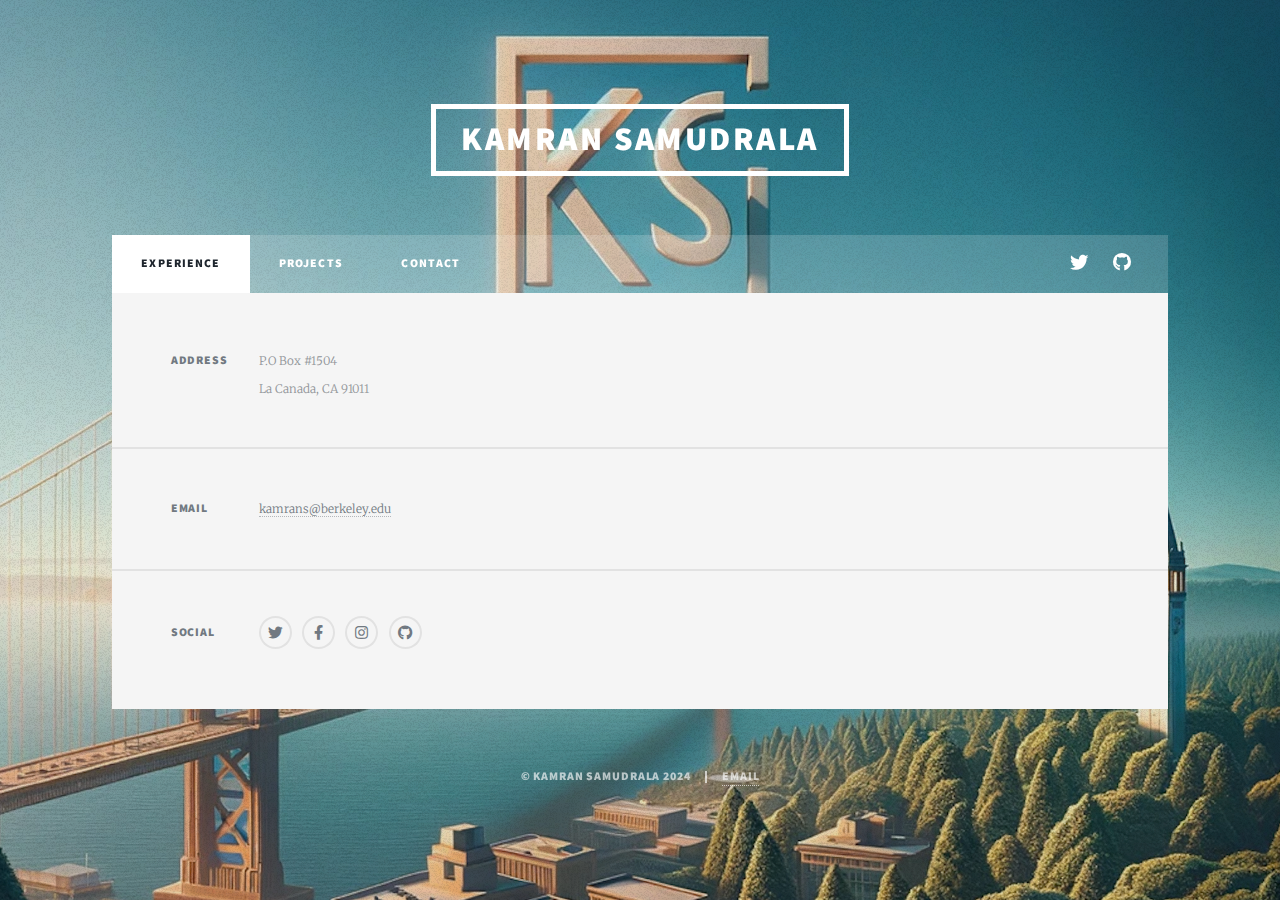
==== contact.html @ 26feceb9 "working base initial commit wed night" ====
<!DOCTYPE HTML>

<html>
	<head>
		<title>Kamran Samudrala | UC Berkeley</title>
		<meta charset="utf-8" />
		<meta name="viewport" content="width=device-width, initial-scale=1, user-scalable=no" />
		<link rel="stylesheet" href="assets/css/main.css" />
		<noscript><link rel="stylesheet" href="assets/css/noscript.css" /></noscript>
	</head>
	<body class="is-preload">

		<!-- Wrapper -->
			<div id="wrapper" class="fade-in">



				<!-- Header -->
					<header id="header">
						<a href="index.html" class="logo">Kamran Samudrala</a>
					</header>

				<!-- Nav -->
					<nav id="nav">
						<ul class="links">
							<li class="active"><a href="index.html">Experience</a></li>
							<li><a href="generic.html">Projects</a></li>
							<li><a href="contact.html">Contact</a></li>
						</ul>
						<ul class="icons">
							<li><a href="#" class="icon brands fa-twitter"><span class="label">LinkedIn</span></a></li>
							<li><a href="#" class="icon brands fa-github"><span class="label">GitHub</span></a></li>
						</ul>
					</nav>

				<!-- Main -->
					<div id="main">
					</div>

				<!-- Footer -->
					<footer id="footer">

						<section class="split contact">
							<section class="alt">
								<h3>Address</h3>
								<p>P.O Box #1504<br />
								La Canada, CA 91011</p>
							</section>
							<section>
								<h3>Email</h3>
								<p><a href="#">kamrans@berkeley.edu</a></p>
							</section>
							<section>
								<h3>Social</h3>
								<ul class="icons alt">
									<li><a href="#" class="icon brands alt fa-twitter"><span class="label">Twitter</span></a></li>
									<li><a href="#" class="icon brands alt fa-facebook-f"><span class="label">Facebook</span></a></li>
									<li><a href="#" class="icon brands alt fa-instagram"><span class="label">Instagram</span></a></li>
									<li><a href="#" class="icon brands alt fa-github"><span class="label">GitHub</span></a></li>
								</ul>
							</section>
						</section>
					</footer>

				<!-- Copyright -->
					<div id="copyright">
						<ul><li>&copy; Kamran Samudrala 2024</li><li><a href="mailto:kamrans@berkeley.edu">Email</a></li></ul>
					</div>

			</div>

		<!-- Scripts -->
			<script src="assets/js/jquery.min.js"></script>
			<script src="assets/js/jquery.scrollex.min.js"></script>
			<script src="assets/js/jquery.scrolly.min.js"></script>
			<script src="assets/js/browser.min.js"></script>
			<script src="assets/js/breakpoints.min.js"></script>
			<script src="assets/js/util.js"></script>
			<script src="assets/js/main.js"></script>

	</body>
</html>
---- assets/css/main.css ----
@import url(fontawesome-all.min.css);
@import url("https://fonts.googleapis.com/css?family=Merriweather:300,700,300italic,700italic|Source+Sans+Pro:900");

/*
	Massively by HTML5 UP
	html5up.net | @ajlkn
	Free for personal and commercial use under the CCA 3.0 license (html5up.net/license)
*/

html, body, div, span, applet, object,
iframe, h1, h2, h3, h4, h5, h6, p, blockquote,
pre, a, abbr, acronym, address, big, cite,
code, del, dfn, em, img, ins, kbd, q, s, samp,
small, strike, strong, sub, sup, tt, var, b,
u, i, center, dl, dt, dd, ol, ul, li, fieldset,
form, label, legend, table, caption, tbody,
tfoot, thead, tr, th, td, article, aside,
canvas, details, embed, figure, figcaption,
footer, header, hgroup, menu, nav, output, ruby,
section, summary, time, mark, audio, video {
	margin: 0;
	padding: 0;
	border: 0;
	font-size: 100%;
	font: inherit;
	vertical-align: baseline;}

article, aside, details, figcaption, figure,
footer, header, hgroup, menu, nav, section {
	display: block;}

body {
	line-height: 1;
}

ol, ul {
	list-style: none;
}

blockquote, q {
	quotes: none;
}

	blockquote:before, blockquote:after, q:before, q:after {
		content: '';
		content: none;
	}

table {
	border-collapse: collapse;
	border-spacing: 0;
}

body {
	-webkit-text-size-adjust: none;
}

mark {
	background-color: transparent;
	color: inherit;
}

input::-moz-focus-inner {
	border: 0;
	padding: 0;
}

input, select, textarea {
	-moz-appearance: none;
	-webkit-appearance: none;
	-ms-appearance: none;
	appearance: none;
}

/* Basic */

	@-ms-viewport {
		width: device-width;
	}

	body {
		-ms-overflow-style: scrollbar;
	}

	@media screen and (max-width: 480px) {

		html, body {
			min-width: 320px;
		}

	}

	html {
		box-sizing: border-box;
	}

	*, *:before, *:after {
		box-sizing: inherit;
	}

	body {
		background-color: #1e252d;
	}

		body.is-preload *, body.is-preload *:before, body.is-preload *:after {
			-moz-animation: none !important;
			-webkit-animation: none !important;
			-ms-animation: none !important;
			animation: none !important;
			-moz-transition: none !important;
			-webkit-transition: none !important;
			-ms-transition: none !important;
			transition: none !important;
		}

/* Type */

	html {
		font-size: 16pt;
	}

		@media screen and (max-width: 1680px) {

			html {
				font-size: 12pt;
			}

		}

		@media screen and (max-width: 1280px) {

			html {
				font-size: 11pt;
			}

		}

		@media screen and (max-width: 360px) {

			html {
				font-size: 10pt;
			}

		}

	body {
		color: #212931;
	}

	body, input, select, textarea {
		font-family: "Merriweather", Georgia, serif;
		font-weight: 300;
		font-size: 1rem;
		line-height: 2.375;
	}

	a {
		-moz-transition: color 0.2s ease-in-out, background-color 0.2s ease-in-out, border-color 0.2s ease-in-out, box-shadow 0.2s ease-in-out;
		-webkit-transition: color 0.2s ease-in-out, background-color 0.2s ease-in-out, border-color 0.2s ease-in-out, box-shadow 0.2s ease-in-out;
		-ms-transition: color 0.2s ease-in-out, background-color 0.2s ease-in-out, border-color 0.2s ease-in-out, box-shadow 0.2s ease-in-out;
		transition: color 0.2s ease-in-out, background-color 0.2s ease-in-out, border-color 0.2s ease-in-out, box-shadow 0.2s ease-in-out;
		border-bottom: dotted 1px;
		text-decoration: none;
	}

		a:hover {
			border-bottom-color: transparent;
		}

	strong, b {
		font-weight: 600;
	}

	em, i {
		font-style: italic;
	}

	p {
		text-align: justify;
		margin: 0 0 2rem 0;
	}

	h1, h2, h3, h4, h5, h6 {
		font-family: "Source Sans Pro", Helvetica, sans-serif;
		font-weight: 900;
		line-height: 1.5;
		letter-spacing: 0.075em;
		text-transform: uppercase;
		margin: 0 0 1rem 0;
	}

		h1 a, h2 a, h3 a, h4 a, h5 a, h6 a {
			border-bottom: 0;
			color: inherit;
			text-decoration: none;
		}

	h1 {
		font-size: 4rem;
		line-height: 1.1;
		margin: 0 0 2rem 0;
	}

	h2 {
		font-size: 1.75rem;
		line-height: 1.3;
		margin: 0 0 1.5rem 0;
	}

	h3 {
		font-size: 1.25rem;
		margin: 0 0 1.5rem 0;
	}

	h4 {
		font-size: 1rem;
	}

	h5 {
		font-size: 0.9rem;
	}

	h6 {
		font-size: 0.8rem;
	}

	sub {
		font-size: 0.8rem;
		position: relative;
		top: 0.5rem;
	}

	sup {
		font-size: 0.8rem;
		position: relative;
		top: -0.5rem;
	}

	blockquote {
		border-left: solid 4px;
		font-style: italic;
		margin: 0 0 2rem 0;
		padding: 0.5rem 0 0.5rem 2rem;
	}

	code {
		border: solid 2px;
		font-family: "Courier New", monospace;
		font-size: 0.9rem;
		margin: 0 0.25rem;
		padding: 0.25rem 0.65rem;
	}

	pre {
		-webkit-overflow-scrolling: touch;
		font-family: "Courier New", monospace;
		font-size: 0.9rem;
		margin: 0 0 2rem 0;
	}

		pre code {
			display: block;
			line-height: 1.75;
			padding: 1rem 1.5rem;
			overflow-x: auto;
		}

	hr {
		border: 0;
		border-bottom: solid 2px;
		margin: 3rem 0;
	}

		hr.major {
			margin: 5rem 0;
		}

	.align-left {
		text-align: left;
	}

	.align-center {
		text-align: center;
	}

	.align-right {
		text-align: right;
	}

	input, select, textarea {
		color: #212931;
	}

	a {
		color: #212931;
		border-bottom-color: rgba(33, 41, 49, 0.5);
	}

		a:hover {
			border-bottom-color: transparent;
			color: #18bfef !important;
		}

	strong, b {
		color: #212931;
	}

	h1, h2, h3, h4, h5, h6 {
		color: #212931;
	}

	blockquote {
		border-left-color: #eeeeee;
	}

	code {
		background: rgba(220, 220, 220, 0.25);
		border-color: #eeeeee;
	}

	hr {
		border-bottom-color: #eeeeee;
	}

/* Row */

	.row {
		display: flex;
		flex-wrap: wrap;
		box-sizing: border-box;
		align-items: stretch;
	}

		.row > * {
			box-sizing: border-box;
		}

		.row.gtr-uniform > * > :last-child {
			margin-bottom: 0;
		}

		.row.aln-left {
			justify-content: flex-start;
		}

		.row.aln-center {
			justify-content: center;
		}

		.row.aln-right {
			justify-content: flex-end;
		}

		.row.aln-top {
			align-items: flex-start;
		}

		.row.aln-middle {
			align-items: center;
		}

		.row.aln-bottom {
			align-items: flex-end;
		}

		.row > .imp {
			order: -1;
		}

		.row > .col-1 {
			width: 8.33333%;
		}

		.row > .off-1 {
			margin-left: 8.33333%;
		}

		.row > .col-2 {
			width: 16.66667%;
		}

		.row > .off-2 {
			margin-left: 16.66667%;
		}

		.row > .col-3 {
			width: 25%;
		}

		.row > .off-3 {
			margin-left: 25%;
		}

		.row > .col-4 {
			width: 33.33333%;
		}

		.row > .off-4 {
			margin-left: 33.33333%;
		}

		.row > .col-5 {
			width: 41.66667%;
		}

		.row > .off-5 {
			margin-left: 41.66667%;
		}

		.row > .col-6 {
			width: 50%;
		}

		.row > .off-6 {
			margin-left: 50%;
		}

		.row > .col-7 {
			width: 58.33333%;
		}

		.row > .off-7 {
			margin-left: 58.33333%;
		}

		.row > .col-8 {
			width: 66.66667%;
		}

		.row > .off-8 {
			margin-left: 66.66667%;
		}

		.row > .col-9 {
			width: 75%;
		}

		.row > .off-9 {
			margin-left: 75%;
		}

		.row > .col-10 {
			width: 83.33333%;
		}

		.row > .off-10 {
			margin-left: 83.33333%;
		}

		.row > .col-11 {
			width: 91.66667%;
		}

		.row > .off-11 {
			margin-left: 91.66667%;
		}

		.row > .col-12 {
			width: 100%;
		}

		.row > .off-12 {
			margin-left: 100%;
		}

		.row.gtr-0 {
			margin-top: 0;
			margin-left: 0rem;
		}

			.row.gtr-0 > * {
				padding: 0 0 0 0rem;
			}

			.row.gtr-0.gtr-uniform {
				margin-top: 0rem;
			}

				.row.gtr-0.gtr-uniform > * {
					padding-top: 0rem;
				}

		.row.gtr-25 {
			margin-top: 0;
			margin-left: -0.375rem;
		}

			.row.gtr-25 > * {
				padding: 0 0 0 0.375rem;
			}

			.row.gtr-25.gtr-uniform {
				margin-top: -0.375rem;
			}

				.row.gtr-25.gtr-uniform > * {
					padding-top: 0.375rem;
				}

		.row.gtr-50 {
			margin-top: 0;
			margin-left: -0.75rem;
		}

			.row.gtr-50 > * {
				padding: 0 0 0 0.75rem;
			}

			.row.gtr-50.gtr-uniform {
				margin-top: -0.75rem;
			}

				.row.gtr-50.gtr-uniform > * {
					padding-top: 0.75rem;
				}

		.row {
			margin-top: 0;
			margin-left: -1.5rem;
		}

			.row > * {
				padding: 0 0 0 1.5rem;
			}

			.row.gtr-uniform {
				margin-top: -1.5rem;
			}

				.row.gtr-uniform > * {
					padding-top: 1.5rem;
				}

		.row.gtr-150 {
			margin-top: 0;
			margin-left: -2.25rem;
		}

			.row.gtr-150 > * {
				padding: 0 0 0 2.25rem;
			}

			.row.gtr-150.gtr-uniform {
				margin-top: -2.25rem;
			}

				.row.gtr-150.gtr-uniform > * {
					padding-top: 2.25rem;
				}

		.row.gtr-200 {
			margin-top: 0;
			margin-left: -3rem;
		}

			.row.gtr-200 > * {
				padding: 0 0 0 3rem;
			}

			.row.gtr-200.gtr-uniform {
				margin-top: -3rem;
			}

				.row.gtr-200.gtr-uniform > * {
					padding-top: 3rem;
				}

		@media screen and (max-width: 1680px) {

			.row {
				display: flex;
				flex-wrap: wrap;
				box-sizing: border-box;
				align-items: stretch;
			}

				.row > * {
					box-sizing: border-box;
				}

				.row.gtr-uniform > * > :last-child {
					margin-bottom: 0;
				}

				.row.aln-left {
					justify-content: flex-start;
				}

				.row.aln-center {
					justify-content: center;
				}

				.row.aln-right {
					justify-content: flex-end;
				}

				.row.aln-top {
					align-items: flex-start;
				}

				.row.aln-middle {
					align-items: center;
				}

				.row.aln-bottom {
					align-items: flex-end;
				}

				.row > .imp-xlarge {
					order: -1;
				}

				.row > .col-1-xlarge {
					width: 8.33333%;
				}

				.row > .off-1-xlarge {
					margin-left: 8.33333%;
				}

				.row > .col-2-xlarge {
					width: 16.66667%;
				}

				.row > .off-2-xlarge {
					margin-left: 16.66667%;
				}

				.row > .col-3-xlarge {
					width: 25%;
				}

				.row > .off-3-xlarge {
					margin-left: 25%;
				}

				.row > .col-4-xlarge {
					width: 33.33333%;
				}

				.row > .off-4-xlarge {
					margin-left: 33.33333%;
				}

				.row > .col-5-xlarge {
					width: 41.66667%;
				}

				.row > .off-5-xlarge {
					margin-left: 41.66667%;
				}

				.row > .col-6-xlarge {
					width: 50%;
				}

				.row > .off-6-xlarge {
					margin-left: 50%;
				}

				.row > .col-7-xlarge {
					width: 58.33333%;
				}

				.row > .off-7-xlarge {
					margin-left: 58.33333%;
				}

				.row > .col-8-xlarge {
					width: 66.66667%;
				}

				.row > .off-8-xlarge {
					margin-left: 66.66667%;
				}

				.row > .col-9-xlarge {
					width: 75%;
				}

				.row > .off-9-xlarge {
					margin-left: 75%;
				}

				.row > .col-10-xlarge {
					width: 83.33333%;
				}

				.row > .off-10-xlarge {
					margin-left: 83.33333%;
				}

				.row > .col-11-xlarge {
					width: 91.66667%;
				}

				.row > .off-11-xlarge {
					margin-left: 91.66667%;
				}

				.row > .col-12-xlarge {
					width: 100%;
				}

				.row > .off-12-xlarge {
					margin-left: 100%;
				}

				.row.gtr-0 {
					margin-top: 0;
					margin-left: 0rem;
				}

					.row.gtr-0 > * {
						padding: 0 0 0 0rem;
					}

					.row.gtr-0.gtr-uniform {
						margin-top: 0rem;
					}

						.row.gtr-0.gtr-uniform > * {
							padding-top: 0rem;
						}

				.row.gtr-25 {
					margin-top: 0;
					margin-left: -0.375rem;
				}

					.row.gtr-25 > * {
						padding: 0 0 0 0.375rem;
					}

					.row.gtr-25.gtr-uniform {
						margin-top: -0.375rem;
					}

						.row.gtr-25.gtr-uniform > * {
							padding-top: 0.375rem;
						}

				.row.gtr-50 {
					margin-top: 0;
					margin-left: -0.75rem;
				}

					.row.gtr-50 > * {
						padding: 0 0 0 0.75rem;
					}

					.row.gtr-50.gtr-uniform {
						margin-top: -0.75rem;
					}

						.row.gtr-50.gtr-uniform > * {
							padding-top: 0.75rem;
						}

				.row {
					margin-top: 0;
					margin-left: -1.5rem;
				}

					.row > * {
						padding: 0 0 0 1.5rem;
					}

					.row.gtr-uniform {
						margin-top: -1.5rem;
					}

						.row.gtr-uniform > * {
							padding-top: 1.5rem;
						}

				.row.gtr-150 {
					margin-top: 0;
					margin-left: -2.25rem;
				}

					.row.gtr-150 > * {
						padding: 0 0 0 2.25rem;
					}

					.row.gtr-150.gtr-uniform {
						margin-top: -2.25rem;
					}

						.row.gtr-150.gtr-uniform > * {
							padding-top: 2.25rem;
						}

				.row.gtr-200 {
					margin-top: 0;
					margin-left: -3rem;
				}

					.row.gtr-200 > * {
						padding: 0 0 0 3rem;
					}

					.row.gtr-200.gtr-uniform {
						margin-top: -3rem;
					}

						.row.gtr-200.gtr-uniform > * {
							padding-top: 3rem;
						}

		}

		@media screen and (max-width: 1280px) {

			.row {
				display: flex;
				flex-wrap: wrap;
				box-sizing: border-box;
				align-items: stretch;
			}

				.row > * {
					box-sizing: border-box;
				}

				.row.gtr-uniform > * > :last-child {
					margin-bottom: 0;
				}

				.row.aln-left {
					justify-content: flex-start;
				}

				.row.aln-center {
					justify-content: center;
				}

				.row.aln-right {
					justify-content: flex-end;
				}

				.row.aln-top {
					align-items: flex-start;
				}

				.row.aln-middle {
					align-items: center;
				}

				.row.aln-bottom {
					align-items: flex-end;
				}

				.row > .imp-large {
					order: -1;
				}

				.row > .col-1-large {
					width: 8.33333%;
				}

				.row > .off-1-large {
					margin-left: 8.33333%;
				}

				.row > .col-2-large {
					width: 16.66667%;
				}

				.row > .off-2-large {
					margin-left: 16.66667%;
				}

				.row > .col-3-large {
					width: 25%;
				}

				.row > .off-3-large {
					margin-left: 25%;
				}

				.row > .col-4-large {
					width: 33.33333%;
				}

				.row > .off-4-large {
					margin-left: 33.33333%;
				}

				.row > .col-5-large {
					width: 41.66667%;
				}

				.row > .off-5-large {
					margin-left: 41.66667%;
				}

				.row > .col-6-large {
					width: 50%;
				}

				.row > .off-6-large {
					margin-left: 50%;
				}

				.row > .col-7-large {
					width: 58.33333%;
				}

				.row > .off-7-large {
					margin-left: 58.33333%;
				}

				.row > .col-8-large {
					width: 66.66667%;
				}

				.row > .off-8-large {
					margin-left: 66.66667%;
				}

				.row > .col-9-large {
					width: 75%;
				}

				.row > .off-9-large {
					margin-left: 75%;
				}

				.row > .col-10-large {
					width: 83.33333%;
				}

				.row > .off-10-large {
					margin-left: 83.33333%;
				}

				.row > .col-11-large {
					width: 91.66667%;
				}

				.row > .off-11-large {
					margin-left: 91.66667%;
				}

				.row > .col-12-large {
					width: 100%;
				}

				.row > .off-12-large {
					margin-left: 100%;
				}

				.row.gtr-0 {
					margin-top: 0;
					margin-left: 0rem;
				}

					.row.gtr-0 > * {
						padding: 0 0 0 0rem;
					}

					.row.gtr-0.gtr-uniform {
						margin-top: 0rem;
					}

						.row.gtr-0.gtr-uniform > * {
							padding-top: 0rem;
						}

				.row.gtr-25 {
					margin-top: 0;
					margin-left: -0.375rem;
				}

					.row.gtr-25 > * {
						padding: 0 0 0 0.375rem;
					}

					.row.gtr-25.gtr-uniform {
						margin-top: -0.375rem;
					}

						.row.gtr-25.gtr-uniform > * {
							padding-top: 0.375rem;
						}

				.row.gtr-50 {
					margin-top: 0;
					margin-left: -0.75rem;
				}

					.row.gtr-50 > * {
						padding: 0 0 0 0.75rem;
					}

					.row.gtr-50.gtr-uniform {
						margin-top: -0.75rem;
					}

						.row.gtr-50.gtr-uniform > * {
							padding-top: 0.75rem;
						}

				.row {
					margin-top: 0;
					margin-left: -1.5rem;
				}

					.row > * {
						padding: 0 0 0 1.5rem;
					}

					.row.gtr-uniform {
						margin-top: -1.5rem;
					}

						.row.gtr-uniform > * {
							padding-top: 1.5rem;
						}

				.row.gtr-150 {
					margin-top: 0;
					margin-left: -2.25rem;
				}

					.row.gtr-150 > * {
						padding: 0 0 0 2.25rem;
					}

					.row.gtr-150.gtr-uniform {
						margin-top: -2.25rem;
					}

						.row.gtr-150.gtr-uniform > * {
							padding-top: 2.25rem;
						}

				.row.gtr-200 {
					margin-top: 0;
					margin-left: -3rem;
				}

					.row.gtr-200 > * {
						padding: 0 0 0 3rem;
					}

					.row.gtr-200.gtr-uniform {
						margin-top: -3rem;
					}

						.row.gtr-200.gtr-uniform > * {
							padding-top: 3rem;
						}

		}

		@media screen and (max-width: 980px) {

			.row {
				display: flex;
				flex-wrap: wrap;
				box-sizing: border-box;
				align-items: stretch;
			}

				.row > * {
					box-sizing: border-box;
				}

				.row.gtr-uniform > * > :last-child {
					margin-bottom: 0;
				}

				.row.aln-left {
					justify-content: flex-start;
				}

				.row.aln-center {
					justify-content: center;
				}

				.row.aln-right {
					justify-content: flex-end;
				}

				.row.aln-top {
					align-items: flex-start;
				}

				.row.aln-middle {
					align-items: center;
				}

				.row.aln-bottom {
					align-items: flex-end;
				}

				.row > .imp-medium {
					order: -1;
				}

				.row > .col-1-medium {
					width: 8.33333%;
				}

				.row > .off-1-medium {
					margin-left: 8.33333%;
				}

				.row > .col-2-medium {
					width: 16.66667%;
				}

				.row > .off-2-medium {
					margin-left: 16.66667%;
				}

				.row > .col-3-medium {
					width: 25%;
				}

				.row > .off-3-medium {
					margin-left: 25%;
				}

				.row > .col-4-medium {
					width: 33.33333%;
				}

				.row > .off-4-medium {
					margin-left: 33.33333%;
				}

				.row > .col-5-medium {
					width: 41.66667%;
				}

				.row > .off-5-medium {
					margin-left: 41.66667%;
				}

				.row > .col-6-medium {
					width: 50%;
				}

				.row > .off-6-medium {
					margin-left: 50%;
				}

				.row > .col-7-medium {
					width: 58.33333%;
				}

				.row > .off-7-medium {
					margin-left: 58.33333%;
				}

				.row > .col-8-medium {
					width: 66.66667%;
				}

				.row > .off-8-medium {
					margin-left: 66.66667%;
				}

				.row > .col-9-medium {
					width: 75%;
				}

				.row > .off-9-medium {
					margin-left: 75%;
				}

				.row > .col-10-medium {
					width: 83.33333%;
				}

				.row > .off-10-medium {
					margin-left: 83.33333%;
				}

				.row > .col-11-medium {
					width: 91.66667%;
				}

				.row > .off-11-medium {
					margin-left: 91.66667%;
				}

				.row > .col-12-medium {
					width: 100%;
				}

				.row > .off-12-medium {
					margin-left: 100%;
				}

				.row.gtr-0 {
					margin-top: 0;
					margin-left: 0rem;
				}

					.row.gtr-0 > * {
						padding: 0 0 0 0rem;
					}

					.row.gtr-0.gtr-uniform {
						margin-top: 0rem;
					}

						.row.gtr-0.gtr-uniform > * {
							padding-top: 0rem;
						}

				.row.gtr-25 {
					margin-top: 0;
					margin-left: -0.375rem;
				}

					.row.gtr-25 > * {
						padding: 0 0 0 0.375rem;
					}

					.row.gtr-25.gtr-uniform {
						margin-top: -0.375rem;
					}

						.row.gtr-25.gtr-uniform > * {
							padding-top: 0.375rem;
						}

				.row.gtr-50 {
					margin-top: 0;
					margin-left: -0.75rem;
				}

					.row.gtr-50 > * {
						padding: 0 0 0 0.75rem;
					}

					.row.gtr-50.gtr-uniform {
						margin-top: -0.75rem;
					}

						.row.gtr-50.gtr-uniform > * {
							padding-top: 0.75rem;
						}

				.row {
					margin-top: 0;
					margin-left: -1.5rem;
				}

					.row > * {
						padding: 0 0 0 1.5rem;
					}

					.row.gtr-uniform {
						margin-top: -1.5rem;
					}

						.row.gtr-uniform > * {
							padding-top: 1.5rem;
						}

				.row.gtr-150 {
					margin-top: 0;
					margin-left: -2.25rem;
				}

					.row.gtr-150 > * {
						padding: 0 0 0 2.25rem;
					}

					.row.gtr-150.gtr-uniform {
						margin-top: -2.25rem;
					}

						.row.gtr-150.gtr-uniform > * {
							padding-top: 2.25rem;
						}

				.row.gtr-200 {
					margin-top: 0;
					margin-left: -3rem;
				}

					.row.gtr-200 > * {
						padding: 0 0 0 3rem;
					}

					.row.gtr-200.gtr-uniform {
						margin-top: -3rem;
					}

						.row.gtr-200.gtr-uniform > * {
							padding-top: 3rem;
						}

		}

		@media screen and (max-width: 736px) {

			.row {
				display: flex;
				flex-wrap: wrap;
				box-sizing: border-box;
				align-items: stretch;
			}

				.row > * {
					box-sizing: border-box;
				}

				.row.gtr-uniform > * > :last-child {
					margin-bottom: 0;
				}

				.row.aln-left {
					justify-content: flex-start;
				}

				.row.aln-center {
					justify-content: center;
				}

				.row.aln-right {
					justify-content: flex-end;
				}

				.row.aln-top {
					align-items: flex-start;
				}

				.row.aln-middle {
					align-items: center;
				}

				.row.aln-bottom {
					align-items: flex-end;
				}

				.row > .imp-small {
					order: -1;
				}

				.row > .col-1-small {
					width: 8.33333%;
				}

				.row > .off-1-small {
					margin-left: 8.33333%;
				}

				.row > .col-2-small {
					width: 16.66667%;
				}

				.row > .off-2-small {
					margin-left: 16.66667%;
				}

				.row > .col-3-small {
					width: 25%;
				}

				.row > .off-3-small {
					margin-left: 25%;
				}

				.row > .col-4-small {
					width: 33.33333%;
				}

				.row > .off-4-small {
					margin-left: 33.33333%;
				}

				.row > .col-5-small {
					width: 41.66667%;
				}

				.row > .off-5-small {
					margin-left: 41.66667%;
				}

				.row > .col-6-small {
					width: 50%;
				}

				.row > .off-6-small {
					margin-left: 50%;
				}

				.row > .col-7-small {
					width: 58.33333%;
				}

				.row > .off-7-small {
					margin-left: 58.33333%;
				}

				.row > .col-8-small {
					width: 66.66667%;
				}

				.row > .off-8-small {
					margin-left: 66.66667%;
				}

				.row > .col-9-small {
					width: 75%;
				}

				.row > .off-9-small {
					margin-left: 75%;
				}

				.row > .col-10-small {
					width: 83.33333%;
				}

				.row > .off-10-small {
					margin-left: 83.33333%;
				}

				.row > .col-11-small {
					width: 91.66667%;
				}

				.row > .off-11-small {
					margin-left: 91.66667%;
				}

				.row > .col-12-small {
					width: 100%;
				}

				.row > .off-12-small {
					margin-left: 100%;
				}

				.row.gtr-0 {
					margin-top: 0;
					margin-left: 0rem;
				}

					.row.gtr-0 > * {
						padding: 0 0 0 0rem;
					}

					.row.gtr-0.gtr-uniform {
						margin-top: 0rem;
					}

						.row.gtr-0.gtr-uniform > * {
							padding-top: 0rem;
						}

				.row.gtr-25 {
					margin-top: 0;
					margin-left: -0.375rem;
				}

					.row.gtr-25 > * {
						padding: 0 0 0 0.375rem;
					}

					.row.gtr-25.gtr-uniform {
						margin-top: -0.375rem;
					}

						.row.gtr-25.gtr-uniform > * {
							padding-top: 0.375rem;
						}

				.row.gtr-50 {
					margin-top: 0;
					margin-left: -0.75rem;
				}

					.row.gtr-50 > * {
						padding: 0 0 0 0.75rem;
					}

					.row.gtr-50.gtr-uniform {
						margin-top: -0.75rem;
					}

						.row.gtr-50.gtr-uniform > * {
							padding-top: 0.75rem;
						}

				.row {
					margin-top: 0;
					margin-left: -1.5rem;
				}

					.row > * {
						padding: 0 0 0 1.5rem;
					}

					.row.gtr-uniform {
						margin-top: -1.5rem;
					}

						.row.gtr-uniform > * {
							padding-top: 1.5rem;
						}

				.row.gtr-150 {
					margin-top: 0;
					margin-left: -2.25rem;
				}

					.row.gtr-150 > * {
						padding: 0 0 0 2.25rem;
					}

					.row.gtr-150.gtr-uniform {
						margin-top: -2.25rem;
					}

						.row.gtr-150.gtr-uniform > * {
							padding-top: 2.25rem;
						}

				.row.gtr-200 {
					margin-top: 0;
					margin-left: -3rem;
				}

					.row.gtr-200 > * {
						padding: 0 0 0 3rem;
					}

					.row.gtr-200.gtr-uniform {
						margin-top: -3rem;
					}

						.row.gtr-200.gtr-uniform > * {
							padding-top: 3rem;
						}

		}

		@media screen and (max-width: 480px) {

			.row {
				display: flex;
				flex-wrap: wrap;
				box-sizing: border-box;
				align-items: stretch;
			}

				.row > * {
					box-sizing: border-box;
				}

				.row.gtr-uniform > * > :last-child {
					margin-bottom: 0;
				}

				.row.aln-left {
					justify-content: flex-start;
				}

				.row.aln-center {
					justify-content: center;
				}

				.row.aln-right {
					justify-content: flex-end;
				}

				.row.aln-top {
					align-items: flex-start;
				}

				.row.aln-middle {
					align-items: center;
				}

				.row.aln-bottom {
					align-items: flex-end;
				}

				.row > .imp-xsmall {
					order: -1;
				}

				.row > .col-1-xsmall {
					width: 8.33333%;
				}

				.row > .off-1-xsmall {
					margin-left: 8.33333%;
				}

				.row > .col-2-xsmall {
					width: 16.66667%;
				}

				.row > .off-2-xsmall {
					margin-left: 16.66667%;
				}

				.row > .col-3-xsmall {
					width: 25%;
				}

				.row > .off-3-xsmall {
					margin-left: 25%;
				}

				.row > .col-4-xsmall {
					width: 33.33333%;
				}

				.row > .off-4-xsmall {
					margin-left: 33.33333%;
				}

				.row > .col-5-xsmall {
					width: 41.66667%;
				}

				.row > .off-5-xsmall {
					margin-left: 41.66667%;
				}

				.row > .col-6-xsmall {
					width: 50%;
				}

				.row > .off-6-xsmall {
					margin-left: 50%;
				}

				.row > .col-7-xsmall {
					width: 58.33333%;
				}

				.row > .off-7-xsmall {
					margin-left: 58.33333%;
				}

				.row > .col-8-xsmall {
					width: 66.66667%;
				}

				.row > .off-8-xsmall {
					margin-left: 66.66667%;
				}

				.row > .col-9-xsmall {
					width: 75%;
				}

				.row > .off-9-xsmall {
					margin-left: 75%;
				}

				.row > .col-10-xsmall {
					width: 83.33333%;
				}

				.row > .off-10-xsmall {
					margin-left: 83.33333%;
				}

				.row > .col-11-xsmall {
					width: 91.66667%;
				}

				.row > .off-11-xsmall {
					margin-left: 91.66667%;
				}

				.row > .col-12-xsmall {
					width: 100%;
				}

				.row > .off-12-xsmall {
					margin-left: 100%;
				}

				.row.gtr-0 {
					margin-top: 0;
					margin-left: 0rem;
				}

					.row.gtr-0 > * {
						padding: 0 0 0 0rem;
					}

					.row.gtr-0.gtr-uniform {
						margin-top: 0rem;
					}

						.row.gtr-0.gtr-uniform > * {
							padding-top: 0rem;
						}

				.row.gtr-25 {
					margin-top: 0;
					margin-left: -0.375rem;
				}

					.row.gtr-25 > * {
						padding: 0 0 0 0.375rem;
					}

					.row.gtr-25.gtr-uniform {
						margin-top: -0.375rem;
					}

						.row.gtr-25.gtr-uniform > * {
							padding-top: 0.375rem;
						}

				.row.gtr-50 {
					margin-top: 0;
					margin-left: -0.75rem;
				}

					.row.gtr-50 > * {
						padding: 0 0 0 0.75rem;
					}

					.row.gtr-50.gtr-uniform {
						margin-top: -0.75rem;
					}

						.row.gtr-50.gtr-uniform > * {
							padding-top: 0.75rem;
						}

				.row {
					margin-top: 0;
					margin-left: -1.5rem;
				}

					.row > * {
						padding: 0 0 0 1.5rem;
					}

					.row.gtr-uniform {
						margin-top: -1.5rem;
					}

						.row.gtr-uniform > * {
							padding-top: 1.5rem;
						}

				.row.gtr-150 {
					margin-top: 0;
					margin-left: -2.25rem;
				}

					.row.gtr-150 > * {
						padding: 0 0 0 2.25rem;
					}

					.row.gtr-150.gtr-uniform {
						margin-top: -2.25rem;
					}

						.row.gtr-150.gtr-uniform > * {
							padding-top: 2.25rem;
						}

				.row.gtr-200 {
					margin-top: 0;
					margin-left: -3rem;
				}

					.row.gtr-200 > * {
						padding: 0 0 0 3rem;
					}

					.row.gtr-200.gtr-uniform {
						margin-top: -3rem;
					}

						.row.gtr-200.gtr-uniform > * {
							padding-top: 3rem;
						}

		}

		@media screen and (max-width: 360px) {

			.row {
				display: flex;
				flex-wrap: wrap;
				box-sizing: border-box;
				align-items: stretch;
			}

				.row > * {
					box-sizing: border-box;
				}

				.row.gtr-uniform > * > :last-child {
					margin-bottom: 0;
				}

				.row.aln-left {
					justify-content: flex-start;
				}

				.row.aln-center {
					justify-content: center;
				}

				.row.aln-right {
					justify-content: flex-end;
				}

				.row.aln-top {
					align-items: flex-start;
				}

				.row.aln-middle {
					align-items: center;
				}

				.row.aln-bottom {
					align-items: flex-end;
				}

				.row > .imp-xxsmall {
					order: -1;
				}

				.row > .col-1-xxsmall {
					width: 8.33333%;
				}

				.row > .off-1-xxsmall {
					margin-left: 8.33333%;
				}

				.row > .col-2-xxsmall {
					width: 16.66667%;
				}

				.row > .off-2-xxsmall {
					margin-left: 16.66667%;
				}

				.row > .col-3-xxsmall {
					width: 25%;
				}

				.row > .off-3-xxsmall {
					margin-left: 25%;
				}

				.row > .col-4-xxsmall {
					width: 33.33333%;
				}

				.row > .off-4-xxsmall {
					margin-left: 33.33333%;
				}

				.row > .col-5-xxsmall {
					width: 41.66667%;
				}

				.row > .off-5-xxsmall {
					margin-left: 41.66667%;
				}

				.row > .col-6-xxsmall {
					width: 50%;
				}

				.row > .off-6-xxsmall {
					margin-left: 50%;
				}

				.row > .col-7-xxsmall {
					width: 58.33333%;
				}

				.row > .off-7-xxsmall {
					margin-left: 58.33333%;
				}

				.row > .col-8-xxsmall {
					width: 66.66667%;
				}

				.row > .off-8-xxsmall {
					margin-left: 66.66667%;
				}

				.row > .col-9-xxsmall {
					width: 75%;
				}

				.row > .off-9-xxsmall {
					margin-left: 75%;
				}

				.row > .col-10-xxsmall {
					width: 83.33333%;
				}

				.row > .off-10-xxsmall {
					margin-left: 83.33333%;
				}

				.row > .col-11-xxsmall {
					width: 91.66667%;
				}

				.row > .off-11-xxsmall {
					margin-left: 91.66667%;
				}

				.row > .col-12-xxsmall {
					width: 100%;
				}

				.row > .off-12-xxsmall {
					margin-left: 100%;
				}

				.row.gtr-0 {
					margin-top: 0;
					margin-left: 0rem;
				}

					.row.gtr-0 > * {
						padding: 0 0 0 0rem;
					}

					.row.gtr-0.gtr-uniform {
						margin-top: 0rem;
					}

						.row.gtr-0.gtr-uniform > * {
							padding-top: 0rem;
						}

				.row.gtr-25 {
					margin-top: 0;
					margin-left: -0.375rem;
				}

					.row.gtr-25 > * {
						padding: 0 0 0 0.375rem;
					}

					.row.gtr-25.gtr-uniform {
						margin-top: -0.375rem;
					}

						.row.gtr-25.gtr-uniform > * {
							padding-top: 0.375rem;
						}

				.row.gtr-50 {
					margin-top: 0;
					margin-left: -0.75rem;
				}

					.row.gtr-50 > * {
						padding: 0 0 0 0.75rem;
					}

					.row.gtr-50.gtr-uniform {
						margin-top: -0.75rem;
					}

						.row.gtr-50.gtr-uniform > * {
							padding-top: 0.75rem;
						}

				.row {
					margin-top: 0;
					margin-left: -1.5rem;
				}

					.row > * {
						padding: 0 0 0 1.5rem;
					}

					.row.gtr-uniform {
						margin-top: -1.5rem;
					}

						.row.gtr-uniform > * {
							padding-top: 1.5rem;
						}

				.row.gtr-150 {
					margin-top: 0;
					margin-left: -2.25rem;
				}

					.row.gtr-150 > * {
						padding: 0 0 0 2.25rem;
					}

					.row.gtr-150.gtr-uniform {
						margin-top: -2.25rem;
					}

						.row.gtr-150.gtr-uniform > * {
							padding-top: 2.25rem;
						}

				.row.gtr-200 {
					margin-top: 0;
					margin-left: -3rem;
				}

					.row.gtr-200 > * {
						padding: 0 0 0 3rem;
					}

					.row.gtr-200.gtr-uniform {
						margin-top: -3rem;
					}

						.row.gtr-200.gtr-uniform > * {
							padding-top: 3rem;
						}

		}

/* Box */

	.box {
		border: solid 2px;
		margin-bottom: 2rem;
		padding: 1.5rem;
	}

		.box > :last-child,
		.box > :last-child > :last-child,
		.box > :last-child > :last-child > :last-child {
			margin-bottom: 0;
		}

		.box.alt {
			border: 0;
			border-radius: 0;
			padding: 0;
		}

	.box {
		border-color: #eeeeee;
	}

/* Button */

	input[type="submit"],
	input[type="reset"],
	input[type="button"],
	button,
	.button {
		-moz-appearance: none;
		-webkit-appearance: none;
		-ms-appearance: none;
		appearance: none;
		-moz-transition: background-color 0.2s ease-in-out, box-shadow 0.2s ease-in-out, color 0.2s ease-in-out;
		-webkit-transition: background-color 0.2s ease-in-out, box-shadow 0.2s ease-in-out, color 0.2s ease-in-out;
		-ms-transition: background-color 0.2s ease-in-out, box-shadow 0.2s ease-in-out, color 0.2s ease-in-out;
		transition: background-color 0.2s ease-in-out, box-shadow 0.2s ease-in-out, color 0.2s ease-in-out;
		border: 0;
		border-radius: 0;
		cursor: pointer;
		display: inline-block;
		font-family: "Source Sans Pro", Helvetica, sans-serif;
		font-size: 0.8rem;
		font-weight: 900;
		letter-spacing: 0.075em;
		height: 3rem;
		line-height: 3rem;
		padding: 0 2rem;
		text-align: center;
		text-decoration: none;
		text-transform: uppercase;
		white-space: nowrap;
	}

		input[type="submit"].icon:before,
		input[type="reset"].icon:before,
		input[type="button"].icon:before,
		button.icon:before,
		.button.icon:before {
			margin-right: 0.5rem;
		}

		input[type="submit"].icon.solo,
		input[type="reset"].icon.solo,
		input[type="button"].icon.solo,
		button.icon.solo,
		.button.icon.solo {
			position: relative;
			width: 4rem;
			height: 4rem;
			line-height: 4rem;
			border-radius: 4rem;
			text-indent: 4rem;
			overflow: hidden;
			padding: 0;
			white-space: nowrap;
		}

			input[type="submit"].icon.solo:before,
			input[type="reset"].icon.solo:before,
			input[type="button"].icon.solo:before,
			button.icon.solo:before,
			.button.icon.solo:before {
				position: absolute;
				display: block;
				top: 0;
				left: 0;
				width: inherit;
				height: inherit;
				line-height: inherit;
				font-size: 1.25rem;
				margin-right: 0;
				text-align: center;
				text-indent: 0;
			}

		input[type="submit"].fit,
		input[type="reset"].fit,
		input[type="button"].fit,
		button.fit,
		.button.fit {
			width: 100%;
		}

		input[type="submit"].small,
		input[type="reset"].small,
		input[type="button"].small,
		button.small,
		.button.small {
			font-size: 0.7rem;
			height: 2.5rem;
			line-height: 2.5rem;
			padding: 0 1.5rem;
		}

		input[type="submit"].large,
		input[type="reset"].large,
		input[type="button"].large,
		button.large,
		.button.large {
			font-size: 0.9rem;
			height: 3.5rem;
			line-height: 3.5rem;
			padding: 0 2.75rem;
		}

		@media screen and (max-width: 980px) {

			input[type="submit"],
			input[type="reset"],
			input[type="button"],
			button,
			.button {
				font-size: 0.9rem;
				height: 3.25rem;
				line-height: 3.25rem;
			}

				input[type="submit"].large,
				input[type="reset"].large,
				input[type="button"].large,
				button.large,
				.button.large {
					font-size: 1rem;
					height: 3.75rem;
					line-height: 3.75rem;
				}

		}

		input[type="submit"].disabled, input[type="submit"]:disabled,
		input[type="reset"].disabled,
		input[type="reset"]:disabled,
		input[type="button"].disabled,
		input[type="button"]:disabled,
		button.disabled,
		button:disabled,
		.button.disabled,
		.button:disabled {
			pointer-events: none;
			opacity: 0.25;
		}

	input[type="submit"],
	input[type="reset"],
	input[type="button"],
	button,
	.button {
		background-color: transparent;
		box-shadow: inset 0 0 0 2px #212931;
		color: #212931 !important;
	}

		input[type="submit"]:hover,
		input[type="reset"]:hover,
		input[type="button"]:hover,
		button:hover,
		.button:hover {
			box-shadow: inset 0 0 0 2px #18bfef;
			color: #18bfef !important;
		}

		input[type="submit"].primary,
		input[type="reset"].primary,
		input[type="button"].primary,
		button.primary,
		.button.primary {
			background-color: #212931;
			box-shadow: none;
			color: #ffffff !important;
		}

			input[type="submit"].primary:hover,
			input[type="reset"].primary:hover,
			input[type="button"].primary:hover,
			button.primary:hover,
			.button.primary:hover {
				background-color: #18bfef;
			}

/* Form */

	form {
		margin: 0 0 2rem 0;
	}

		form > :last-child {
			margin-bottom: 0;
		}

		form > .fields {
			display: -moz-flex;
			display: -webkit-flex;
			display: -ms-flex;
			display: flex;
			-moz-flex-wrap: wrap;
			-webkit-flex-wrap: wrap;
			-ms-flex-wrap: wrap;
			flex-wrap: wrap;
			width: calc(100% + 3rem);
			margin: -1.5rem 0 2rem -1.5rem;
		}

			form > .fields > .field {
				-moz-flex-grow: 0;
				-webkit-flex-grow: 0;
				-ms-flex-grow: 0;
				flex-grow: 0;
				-moz-flex-shrink: 0;
				-webkit-flex-shrink: 0;
				-ms-flex-shrink: 0;
				flex-shrink: 0;
				padding: 1.5rem 0 0 1.5rem;
				width: calc(100% - 1.5rem);
			}

				form > .fields > .field.half {
					width: calc(50% - 0.75rem);
				}

				form > .fields > .field.third {
					width: calc(100%/3 - 0.5rem);
				}

				form > .fields > .field.quarter {
					width: calc(25% - 0.375rem);
				}

		@media screen and (max-width: 480px) {

			form > .fields {
				width: calc(100% + 3rem);
				margin: -1.5rem 0 2rem -1.5rem;
			}

				form > .fields > .field {
					padding: 1.5rem 0 0 1.5rem;
					width: calc(100% - 1.5rem);
				}

					form > .fields > .field.half {
						width: calc(100% - 1.5rem);
					}

					form > .fields > .field.third {
						width: calc(100% - 1.5rem);
					}

					form > .fields > .field.quarter {
						width: calc(100% - 1.5rem);
					}

		}

	label {
		display: block;
		font-family: "Source Sans Pro", Helvetica, sans-serif;
		font-weight: 900;
		line-height: 1.5;
		letter-spacing: 0.075em;
		font-size: 0.8rem;
		text-transform: uppercase;
		margin: 0 0 0.75rem 0;
	}

		@media screen and (max-width: 980px) {

			label {
				font-size: 0.9rem;
			}

		}

	input[type="text"],
	input[type="password"],
	input[type="email"],
	select,
	textarea {
		-moz-appearance: none;
		-webkit-appearance: none;
		-ms-appearance: none;
		appearance: none;
		background: transparent;
		border-radius: 0;
		border: solid 2px;
		color: inherit;
		display: block;
		outline: 0;
		padding: 0 1rem;
		text-decoration: none;
		width: 100%;
	}

		input[type="text"]:invalid,
		input[type="password"]:invalid,
		input[type="email"]:invalid,
		select:invalid,
		textarea:invalid {
			box-shadow: none;
		}

	select {
		background-size: 1.25rem;
		background-repeat: no-repeat;
		background-position: calc(100% - 1rem) center;
		height: 3rem;
		padding-right: 3rem;
		text-overflow: ellipsis;
	}

		select:focus::-ms-value {
			background-color: transparent;
		}

		select::-ms-expand {
			display: none;
		}

	input[type="text"],
	input[type="password"],
	input[type="email"],
	select {
		height: 3rem;
	}

	textarea {
		padding: 0.75rem 1rem;
	}

	input[type="checkbox"],
	input[type="radio"] {
		-moz-appearance: none;
		-webkit-appearance: none;
		-ms-appearance: none;
		appearance: none;
		display: block;
		float: left;
		margin-right: -2rem;
		opacity: 0;
		width: 1rem;
		z-index: -1;
	}

		input[type="checkbox"] + label,
		input[type="radio"] + label {
			text-decoration: none;
			cursor: pointer;
			display: inline-block;
			font-size: 1rem;
			letter-spacing: 0;
			font-family: "Merriweather", Georgia, serif;
			text-transform: none;
			font-weight: 300;
			padding-left: 2.8rem;
			padding-right: 1rem;
			position: relative;
		}

			input[type="checkbox"] + label:before,
			input[type="radio"] + label:before {
				-moz-osx-font-smoothing: grayscale;
				-webkit-font-smoothing: antialiased;
				display: inline-block;
				font-style: normal;
				font-variant: normal;
				text-rendering: auto;
				line-height: 1;
				text-transform: none !important;
				font-family: 'Font Awesome 5 Free';
				font-weight: 900;
			}

			input[type="checkbox"] + label:before,
			input[type="radio"] + label:before {
				border-radius: 0;
				border: solid 2px;
				content: '';
				display: inline-block;
				font-size: 0.8rem;
				height: 1.8rem;
				left: 0;
				line-height: 1.65rem;
				position: absolute;
				text-align: center;
				top: -0.125rem;
				width: 1.8rem;
			}

		input[type="checkbox"]:checked + label:before,
		input[type="radio"]:checked + label:before {
			content: '\f00c';
		}

	input[type="checkbox"] + label:before {
		border-radius: 0;
	}

	input[type="radio"] + label:before {
		border-radius: 100%;
	}

	::-webkit-input-placeholder {
		opacity: 1.0;
	}

	:-moz-placeholder {
		opacity: 1.0;
	}

	::-moz-placeholder {
		opacity: 1.0;
	}

	:-ms-input-placeholder {
		opacity: 1.0;
	}

	label {
		color: #212931;
	}

	input[type="text"],
	input[type="password"],
	input[type="email"],
	select,
	textarea {
		border-color: #eeeeee;
	}

		input[type="text"]:focus,
		input[type="password"]:focus,
		input[type="email"]:focus,
		select:focus,
		textarea:focus {
			border-color: #18bfef;
		}

	select {
		background-image: url("data:image/svg+xml;charset=utf8,%3Csvg xmlns='http://www.w3.org/2000/svg' width='40' height='40' preserveAspectRatio='none' viewBox='0 0 40 40'%3E%3Cpath d='M9.4,12.3l10.4,10.4l10.4-10.4c0.2-0.2,0.5-0.4,0.9-0.4c0.3,0,0.6,0.1,0.9,0.4l3.3,3.3c0.2,0.2,0.4,0.5,0.4,0.9 c0,0.4-0.1,0.6-0.4,0.9L20.7,31.9c-0.2,0.2-0.5,0.4-0.9,0.4c-0.3,0-0.6-0.1-0.9-0.4L4.3,17.3c-0.2-0.2-0.4-0.5-0.4-0.9 c0-0.4,0.1-0.6,0.4-0.9l3.3-3.3c0.2-0.2,0.5-0.4,0.9-0.4S9.1,12.1,9.4,12.3z' fill='%23eeeeee' /%3E%3C/svg%3E");
	}

		select option {
			background-color: #ffffff;
			color: #212931;
		}

	.select-wrapper:before {
		color: #eeeeee;
	}

	input[type="checkbox"] + label,
	input[type="radio"] + label {
		color: #212931;
	}

		input[type="checkbox"] + label:before,
		input[type="radio"] + label:before {
			border-color: #eeeeee;
		}

	input[type="checkbox"]:checked + label:before,
	input[type="radio"]:checked + label:before {
		background-color: #212931;
		border-color: #212931;
		color: #ffffff;
	}

	input[type="checkbox"]:focus + label:before,
	input[type="radio"]:focus + label:before {
		border-color: #18bfef;
	}

	::-webkit-input-placeholder {
		color: #909498 !important;
	}

	:-moz-placeholder {
		color: #909498 !important;
	}

	::-moz-placeholder {
		color: #909498 !important;
	}

	:-ms-input-placeholder {
		color: #909498 !important;
	}

	.formerize-placeholder {
		color: #909498 !important;
	}

/* Icon */

	.icon {
		text-decoration: none;
		border-bottom: none;
		position: relative;
	}

		.icon:before {
			-moz-osx-font-smoothing: grayscale;
			-webkit-font-smoothing: antialiased;
			display: inline-block;
			font-style: normal;
			font-variant: normal;
			text-rendering: auto;
			line-height: 1;
			text-transform: none !important;
			font-family: 'Font Awesome 5 Free';
			font-weight: 400;
		}

		.icon > .label {
			display: none;
		}

		.icon:before {
			line-height: inherit;
		}

		.icon.solid:before {
			font-weight: 900;
		}

		.icon.brands:before {
			font-family: 'Font Awesome 5 Brands';
		}

/* Image */

	.image {
		border: 0;
		display: inline-block;
		position: relative;
	}

		.image img {
			display: block;
		}

		.image.left, .image.right {
			max-width: 40%;
		}

			.image.left img, .image.right img {
				width: 100%;
			}

		.image.left {
			float: left;
			margin: 0 2rem 2rem 0;
			top: 0.75rem;
		}


		.image.logo {
			max-width: 30%;
		}

			.image.logo img{
				width: 80%;
			}

		.image.logo {
			float: left;
			margin: 0 2rem 2rem 0;
			top: 0.75rem;
		}





		.image.right {
			float: right;
			margin: 0 0 2rem 2rem;
			top: 0.75rem;
		}

		.image.fit {
			display: block;
			margin: 2.5rem 0;
			width: 100%;
		}

			.image.fit:first-child {
				margin-top: 0;
			}

			.image.fit img {
				width: 100%;
			}

		.image.main {
			display: block;
			margin: 4rem 0;
			width: 100%;
		}

			.image.main:first-child {
				margin-top: 0;
			}

			.image.main img {
				width: 100%;
			}

		@media screen and (max-width: 736px) {

			.image.fit {
				margin: 2rem 0;
			}

			.image.main {
				margin: 2rem 0;
			}

		}

	a.image {
		overflow: hidden;
	}

		a.image img {
			-moz-transition: -moz-transform 0.2s ease-out;
			-webkit-transition: -webkit-transform 0.2s ease-out;
			-ms-transition: -ms-transform 0.2s ease-out;
			transition: transform 0.2s ease-out;
		}

		a.image:hover img {
			-moz-transform: scale(1.05);
			-webkit-transform: scale(1.05);
			-ms-transform: scale(1.05);
			transform: scale(1.05);
		}

/* Actions */

	ul.actions {
		display: -moz-flex;
		display: -webkit-flex;
		display: -ms-flex;
		display: flex;
		cursor: default;
		list-style: none;
		margin-left: -1rem;
		padding-left: 0;
	}

		ul.actions li {
			padding: 0 0 0 1rem;
			vertical-align: middle;
		}

		ul.actions.special {
			-moz-justify-content: center;
			-webkit-justify-content: center;
			-ms-justify-content: center;
			justify-content: center;
			width: 100%;
			margin-left: 0;
		}

			ul.actions.special li:first-child {
				padding-left: 0;
			}

		ul.actions.stacked {
			-moz-flex-direction: column;
			-webkit-flex-direction: column;
			-ms-flex-direction: column;
			flex-direction: column;
			margin-left: 0;
		}

			ul.actions.stacked li {
				padding: 1.3rem 0 0 0;
			}

				ul.actions.stacked li:first-child {
					padding-top: 0;
				}

		ul.actions.fit {
			width: calc(100% + 1rem);
		}

			ul.actions.fit li {
				-moz-flex-grow: 1;
				-webkit-flex-grow: 1;
				-ms-flex-grow: 1;
				flex-grow: 1;
				-moz-flex-shrink: 1;
				-webkit-flex-shrink: 1;
				-ms-flex-shrink: 1;
				flex-shrink: 1;
				width: 100%;
			}

				ul.actions.fit li > * {
					width: 100%;
				}

			ul.actions.fit.stacked {
				width: 100%;
			}

		@media screen and (max-width: 480px) {

			ul.actions:not(.fixed) {
				-moz-flex-direction: column;
				-webkit-flex-direction: column;
				-ms-flex-direction: column;
				flex-direction: column;
				margin-left: 0;
				width: 100% !important;
			}

				ul.actions:not(.fixed) li {
					-moz-flex-grow: 1;
					-webkit-flex-grow: 1;
					-ms-flex-grow: 1;
					flex-grow: 1;
					-moz-flex-shrink: 1;
					-webkit-flex-shrink: 1;
					-ms-flex-shrink: 1;
					flex-shrink: 1;
					padding: 1rem 0 0 0;
					text-align: center;
					width: 100%;
				}

					ul.actions:not(.fixed) li > * {
						width: 100%;
					}

					ul.actions:not(.fixed) li:first-child {
						padding-top: 0;
					}

					ul.actions:not(.fixed) li input[type="submit"],
					ul.actions:not(.fixed) li input[type="reset"],
					ul.actions:not(.fixed) li input[type="button"],
					ul.actions:not(.fixed) li button,
					ul.actions:not(.fixed) li .button {
						width: 100%;
					}

						ul.actions:not(.fixed) li input[type="submit"].icon:before,
						ul.actions:not(.fixed) li input[type="reset"].icon:before,
						ul.actions:not(.fixed) li input[type="button"].icon:before,
						ul.actions:not(.fixed) li button.icon:before,
						ul.actions:not(.fixed) li .button.icon:before {
							margin-left: -0.5rem;
						}

		}

/* Icons */

	ul.icons {
		cursor: default;
		list-style: none;
		padding-left: 0;
	}

		ul.icons li {
			display: inline-block;
			padding: 0 0.5rem 0 0;
			vertical-align: middle;
		}

			ul.icons li:last-child {
				padding-right: 0;
			}

			ul.icons li .icon:before {
				width: 2.25rem;
				height: 2.25rem;
				line-height: 2.25rem;
				display: inline-block;
				text-align: center;
				border-radius: 100%;
				font-size: 1.25rem;
			}

		ul.icons.alt li .icon:before {
			-moz-transition: color 0.2s ease-in-out, background-color 0.2s ease-in-out, border-color 0.2s ease-in-out, box-shadow 0.2s ease-in-out;
			-webkit-transition: color 0.2s ease-in-out, background-color 0.2s ease-in-out, border-color 0.2s ease-in-out, box-shadow 0.2s ease-in-out;
			-ms-transition: color 0.2s ease-in-out, background-color 0.2s ease-in-out, border-color 0.2s ease-in-out, box-shadow 0.2s ease-in-out;
			transition: color 0.2s ease-in-out, background-color 0.2s ease-in-out, border-color 0.2s ease-in-out, box-shadow 0.2s ease-in-out;
			font-size: 1rem;
		}

/* List */

	ol {
		list-style: decimal;
		margin: 0 0 2rem 0;
		padding-left: 1.25rem;
	}

		ol li {
			padding-left: 0.25rem;
		}

	ul {
		list-style: disc;
		margin: 0 0 2rem 0;
		padding-left: 1rem;
	}

		ul li {
			padding-left: 0.5rem;
		}

		ul.divided {
			list-style: none;
			padding-left: 0;
		}

			ul.divided li {
				border-top: solid 1px;
				padding: 0.5rem 0;
			}

				ul.divided li:first-child {
					border-top: 0;
					padding-top: 0;
				}

	dl {
		margin: 0 0 2rem 0;
	}

		dl dt {
			display: block;
			font-weight: 600;
			margin: 0 0 1rem 0;
		}

		dl dd {
			margin-left: 2rem;
		}

	ul.divided li {
		border-top-color: #eeeeee;
	}

	ul.icons li a.icon:hover:before {
		color: #18bfef;
	}

	ul.icons.alt li .icon:before {
		box-shadow: inset 0 0 0 2px #eeeeee;
	}

	ul.icons.alt li a.icon:hover:before {
		box-shadow: inset 0 0 0 2px #18bfef;
	}

/* Section/Article */

	section.special, article.special {
		text-align: center;
	}

	header {
		cursor: default;
	}

		header > .date {
			display: block;
			font-size: 0.8rem;
			height: 1;
			margin: 0 0 1rem 0;
			position: relative;
		}

		header > p {
			font-style: italic;
		}

		header > h1 + p {
			font-size: 1.1rem;
			margin-top: -0.5rem;
			line-height: 2;
		}

		header > h2 + p {
			font-size: 1rem;
			margin-top: -0.75rem;
		}

		header > h3 + p {
			font-size: 0.9rem;
			margin-top: -0.75rem;
		}

		header > h4 + p {
			font-size: 0.8rem;
			margin-top: -0.75rem;
		}

		header.major {
			margin: 0 0 4rem 0;
			text-align: center;
		}

			header.major > :last-child {
				margin-bottom: 0;
			}

			header.major > p {
				margin-top: 0;
				text-align: center;
			}

			header.major > .date {
				font-size: 1rem;
				margin: 0 0 4rem 0;
			}

				header.major > .date:before, header.major > .date:after {
					content: '';
					display: block;
					position: absolute;
					top: 50%;
					width: calc(50% - 6rem);
					border-top: solid 2px;
				}

				header.major > .date:before {
					left: 0;
				}

				header.major > .date:after {
					right: 0;
				}

		@media screen and (max-width: 980px) {

			header br {
				display: none;
			}

		}

		@media screen and (max-width: 736px) {

			header.major {
				margin: 0 0 2rem 0;
			}

		}

	header.major .date:before, header.major .date:after {
		border-top-color: #eeeeee;
	}

/* Table */

	.table-wrapper {
		-webkit-overflow-scrolling: touch;
		overflow-x: auto;
	}

	table {
		margin: 0 0 2rem 0;
		width: 100%;
	}

		table tbody tr {
			border: solid 1px;
			border-left: 0;
			border-right: 0;
		}

		table td {
			padding: 0.75rem 0.75rem;
		}

		table th {
			font-family: "Source Sans Pro", Helvetica, sans-serif;
			font-size: 0.8rem;
			font-weight: 900;
			letter-spacing: 0.075em;
			line-height: 1.5;
			padding: 0 0.75rem 0.75rem 0.75rem;
			text-align: left;
			text-transform: uppercase;
		}

			@media screen and (max-width: 980px) {

				table th {
					font-size: 0.9rem;
				}

			}

		table thead {
			border-bottom: solid 2px;
		}

		table tfoot {
			border-top: solid 2px;
		}

		table.alt {
			border-collapse: separate;
		}

			table.alt tbody tr td {
				border: solid 1px;
				border-left-width: 0;
				border-top-width: 0;
			}

				table.alt tbody tr td:first-child {
					border-left-width: 1px;
				}

			table.alt tbody tr:first-child td {
				border-top-width: 1px;
			}

			table.alt thead {
				border-bottom: 0;
			}

			table.alt tfoot {
				border-top: 0;
			}

	table tbody tr {
		border-color: #eeeeee;
	}

		table tbody tr:nth-child(2n + 1) {
			background-color: rgba(220, 220, 220, 0.25);
		}

	table th {
		color: #212931;
	}

	table thead {
		border-bottom-color: #eeeeee;
	}

	table tfoot {
		border-top-color: #eeeeee;
	}

	table.alt tbody tr td {
		border-color: #eeeeee;
	}

/* Pagination */

	.pagination {
		display: -moz-inline-flex;
		display: -webkit-inline-flex;
		display: -ms-inline-flex;
		display: inline-flex;
		-moz-user-select: none;
		-webkit-user-select: none;
		-ms-user-select: none;
		user-select: none;
		cursor: default;
		list-style: none;
		margin: 0 0 2rem 2px;
		padding: 0;
	}

		.pagination a, .pagination span {
			-moz-transition: background-color 0.2s ease-in-out, border-color 0.2s ease-in-out, box-shadow 0.2s ease-in-out, color 0.2s ease-in-out;
			-webkit-transition: background-color 0.2s ease-in-out, border-color 0.2s ease-in-out, box-shadow 0.2s ease-in-out, color 0.2s ease-in-out;
			-ms-transition: background-color 0.2s ease-in-out, border-color 0.2s ease-in-out, box-shadow 0.2s ease-in-out, color 0.2s ease-in-out;
			transition: background-color 0.2s ease-in-out, border-color 0.2s ease-in-out, box-shadow 0.2s ease-in-out, color 0.2s ease-in-out;
			border: solid 2px;
			display: inline-block;
			font-family: "Source Sans Pro", Helvetica, sans-serif;
			font-size: 0.8rem;
			font-weight: 900;
			height: 3rem;
			letter-spacing: 0.075em;
			line-height: calc(3rem - 4px);
			margin-left: -2px;
			min-width: 3rem;
			position: relative;
			text-align: center;
			text-decoration: none;
			text-transform: uppercase;
		}

		.pagination .next, .pagination .previous {
			text-decoration: none;
			padding: 0 1.75rem;
		}

			.pagination .next:before, .pagination .previous:before {
				-moz-osx-font-smoothing: grayscale;
				-webkit-font-smoothing: antialiased;
				display: inline-block;
				font-style: normal;
				font-variant: normal;
				text-rendering: auto;
				line-height: 1;
				text-transform: none !important;
				font-family: 'Font Awesome 5 Free';
				font-weight: 900;
			}

			.pagination .next:before, .pagination .previous:before {
				display: inline-block;
				color: inherit !important;
				line-height: inherit;
			}

		.pagination .previous:before {
			content: '\f104';
			margin-right: 0.9375em;
		}

		.pagination .next:before {
			content: '\f105';
			float: right;
			margin-left: 0.9375em;
		}

		@media screen and (max-width: 980px) {

			.pagination a, .pagination span {
				font-size: 0.9rem;
			}

		}

		@media screen and (max-width: 480px) {

			.pagination .page, .pagination .extra {
				display: none;
			}

		}

	.pagination a, .pagination span {
		border-color: #eeeeee;
	}

	.pagination a {
		color: #212931 !important;
	}

		.pagination a:hover {
			color: #18bfef !important;
			border-color: #18bfef;
			z-index: 1;
		}

			.pagination a:hover + a,
			.pagination a:hover + span {
				border-left-color: #18bfef;
			}

		.pagination a.active {
			background-color: #eeeeee;
		}

	.pagination span {
		color: #eeeeee;
	}

/* Wrapper */

	#wrapper {
		-moz-transition: opacity 0.5s ease;
		-webkit-transition: opacity 0.5s ease;
		-ms-transition: opacity 0.5s ease;
		transition: opacity 0.5s ease;
		position: relative;
		z-index: 1;
		overflow: hidden;
	}

		#wrapper > .bg {
			position: absolute;
			top: 0;
			left: 0;
			width: 100%;
			height: 100%;
			background-color: #144c60;
			background-image: url("../../images/overlay.png"), linear-gradient(0deg, rgba(0, 0, 0, 0.1), rgba(0, 0, 0, 0.1)), url("../../images/bg.jpg");
			background-size: auto,								auto,														100% auto;
			background-position: center,								center,														top center;
			background-repeat: repeat,								no-repeat,													no-repeat;
			background-attachment: scroll,								scroll,														scroll;
			z-index: -1;
		}

			#wrapper > .bg.fixed {
				position: fixed;
				width: 100vw;
				height: 100vh;
			}

		#wrapper.fade-in:before {
			pointer-events: none;
			-moz-transition: opacity 1s ease-in-out;
			-webkit-transition: opacity 1s ease-in-out;
			-ms-transition: opacity 1s ease-in-out;
			transition: opacity 1s ease-in-out;
			-moz-transition-delay: 0.75s;
			-webkit-transition-delay: 0.75s;
			-ms-transition-delay: 0.75s;
			transition-delay: 0.75s;
			background: #144c60;
			content: '';
			display: block;
			height: 100%;
			left: 0;
			opacity: 0;
			position: fixed;
			top: 0;
			width: 100%;
		}

		body.is-preload #wrapper.fade-in:before {
			opacity: 1;
		}

		@media screen and (orientation: portrait) {

			#wrapper > .bg {
				background-size: auto,								auto,														auto 175%;
			}

		}

/* Intro */

	#intro {
		color: #ffffff;
		padding: 8rem 4rem 6rem 4rem ;
		-moz-align-items: center;
		-webkit-align-items: center;
		-ms-align-items: center;
		align-items: center;
		display: -moz-flex;
		display: -webkit-flex;
		display: -ms-flex;
		display: flex;
		-moz-flex-direction: column;
		-webkit-flex-direction: column;
		-ms-flex-direction: column;
		flex-direction: column;
		-moz-justify-content: -moz-flex-end;
		-webkit-justify-content: -webkit-flex-end;
		-ms-justify-content: -ms-flex-end;
		justify-content: flex-end;
		-moz-transition: opacity 1s ease, -moz-transform 1s ease;
		-webkit-transition: opacity 1s ease, -webkit-transform 1s ease;
		-ms-transition: opacity 1s ease, -ms-transform 1s ease;
		transition: opacity 1s ease, transform 1s ease;
		position: relative;
		cursor: default;
		text-align: center;
		z-index: 1;
		min-height: 100vh;
	}

		#intro input, #intro select, #intro textarea {
			color: #ffffff;
		}

		#intro a {
			color: #ffffff;
			border-bottom-color: rgba(255, 255, 255, 0.5);
		}

			#intro a:hover {
				border-bottom-color: transparent;
				color: #18bfef !important;
			}

		#intro strong, #intro b {
			color: #ffffff;
		}

		#intro h1, #intro h2, #intro h3, #intro h4, #intro h5, #intro h6 {
			color: #ffffff;
		}

		#intro blockquote {
			border-left-color: #ffffff;
		}

		#intro code {
			background: rgba(255, 255, 255, 0.075);
			border-color: #ffffff;
		}

		#intro hr {
			border-bottom-color: #ffffff;
		}

		#intro input[type="submit"],
		#intro input[type="reset"],
		#intro input[type="button"],
		#intro button,
		#intro .button {
			background-color: transparent;
			box-shadow: inset 0 0 0 2px #ffffff;
			color: #ffffff !important;
		}

			#intro input[type="submit"]:hover,
			#intro input[type="reset"]:hover,
			#intro input[type="button"]:hover,
			#intro button:hover,
			#intro .button:hover {
				box-shadow: inset 0 0 0 2px #18bfef;
				color: #18bfef !important;
			}

			#intro input[type="submit"].primary,
			#intro input[type="reset"].primary,
			#intro input[type="button"].primary,
			#intro button.primary,
			#intro .button.primary {
				background-color: #ffffff;
				box-shadow: none;
				color: #1e252d !important;
			}

				#intro input[type="submit"].primary:hover,
				#intro input[type="reset"].primary:hover,
				#intro input[type="button"].primary:hover,
				#intro button.primary:hover,
				#intro .button.primary:hover {
					background-color: #18bfef;
				}

		#intro h1 {
			font-size: 5rem;
			line-height: 1;
		}

		#intro p {
			font-size: 1.25rem;
			font-style: italic;
			margin-top: -0.25rem;
			text-align: center;
		}

		#intro + #header {
			margin-top: -20rem;
		}

			#intro + #header .logo {
				-moz-transform: translateY(2rem);
				-webkit-transform: translateY(2rem);
				-ms-transform: translateY(2rem);
				transform: translateY(2rem);
				opacity: 0;
				visibility: hidden;
			}

		#intro.hidden {
			pointer-events: none;
			-moz-transform: translateY(2rem);
			-webkit-transform: translateY(2rem);
			-ms-transform: translateY(2rem);
			transform: translateY(2rem);
			-moz-transition: opacity 0.5s ease, -moz-transform 0.5s ease, visibility 0.5s;
			-webkit-transition: opacity 0.5s ease, -webkit-transform 0.5s ease, visibility 0.5s;
			-ms-transition: opacity 0.5s ease, -ms-transform 0.5s ease, visibility 0.5s;
			transition: opacity 0.5s ease, transform 0.5s ease, visibility 0.5s;
			opacity: 0;
			visibility: hidden;
		}

			#intro.hidden + #header .logo {
				-moz-transform: translateY(0);
				-webkit-transform: translateY(0);
				-ms-transform: translateY(0);
				transform: translateY(0);
				opacity: 1;
				visibility: visible;
			}

		body.is-preload #intro {
			-moz-transform: translateY(2rem);
			-webkit-transform: translateY(2rem);
			-ms-transform: translateY(2rem);
			transform: translateY(2rem);
			opacity: 0;
		}

			body.is-preload #intro:not(.hidden) + #header + #nav {
				-moz-transform: translateY(4rem);
				-webkit-transform: translateY(4rem);
				-ms-transform: translateY(4rem);
				transform: translateY(4rem);
				opacity: 0;
			}

		@media screen and (max-width: 980px) {

			#intro {
				padding: 4rem 4rem 2rem 4rem ;
				min-height: 90vh;
			}

				#intro p br {
					display: none;
				}

				#intro + #header {
					margin-top: -14rem;
				}

		}

		@media screen and (max-width: 736px) {

			#intro {
				padding: 3rem 2rem 1rem 2rem ;
				min-height: 80vh;
			}

				#intro h1 {
					font-size: 3.25rem;
					line-height: 1.1;
					margin-bottom: 1rem;
				}

				#intro p {
					font-size: 1rem;
					margin-top: 0rem;
				}

				#intro .actions {
					display: none;
				}

		}

/* Header */

	#header {
		color: #ffffff;
		-moz-align-items: center;
		-webkit-align-items: center;
		-ms-align-items: center;
		align-items: center;
		display: -moz-flex;
		display: -webkit-flex;
		display: -ms-flex;
		display: flex;
		-moz-flex-direction: column;
		-webkit-flex-direction: column;
		-ms-flex-direction: column;
		flex-direction: column;
		-moz-justify-content: -moz-flex-end;
		-webkit-justify-content: -webkit-flex-end;
		-ms-justify-content: -ms-flex-end;
		justify-content: flex-end;
		pointer-events: none;
		-moz-user-select: none;
		-webkit-user-select: none;
		-ms-user-select: none;
		user-select: none;
		height: 20rem;
		padding-bottom: 8rem;
		position: relative;
		text-align: center;
		z-index: 2;
	}

		#header input, #header select, #header textarea {
			color: #ffffff;
		}

		#header a {
			color: #ffffff;
			border-bottom-color: rgba(255, 255, 255, 0.5);
		}

			#header a:hover {
				border-bottom-color: transparent;
				color: #18bfef !important;
			}

		#header strong, #header b {
			color: #ffffff;
		}

		#header h1, #header h2, #header h3, #header h4, #header h5, #header h6 {
			color: #ffffff;
		}

		#header blockquote {
			border-left-color: #ffffff;
		}

		#header code {
			background: rgba(255, 255, 255, 0.075);
			border-color: #ffffff;
		}

		#header hr {
			border-bottom-color: #ffffff;
		}

		#header .logo {
			-moz-transition: border-color 0.2s ease-in-out, color 0.2s ease-in-out, opacity 0.5s ease, -moz-transform 0.5s ease, visibility 0.5s;
			-webkit-transition: border-color 0.2s ease-in-out, color 0.2s ease-in-out, opacity 0.5s ease, -webkit-transform 0.5s ease, visibility 0.5s;
			-ms-transition: border-color 0.2s ease-in-out, color 0.2s ease-in-out, opacity 0.5s ease, -ms-transform 0.5s ease, visibility 0.5s;
			transition: border-color 0.2s ease-in-out, color 0.2s ease-in-out, opacity 0.5s ease, transform 0.5s ease, visibility 0.5s;
			pointer-events: auto;
			border-style: solid;
			border-color: #ffffff;
			border-width: 5px !important;
			font-family: "Source Sans Pro", Helvetica, sans-serif;
			font-size: 2.25rem;
			font-weight: 900;
			letter-spacing: 0.075em;
			line-height: 1;
			padding: 1rem 1.75rem;
			text-transform: uppercase;
			visibility: visible;
		}

			#header .logo:hover {
				border-color: #18bfef !important;
				color: #18bfef !important;
			}

		@media screen and (max-width: 980px) {

			#header {
				height: 14rem;
				padding-bottom: 4rem;
			}

		}

		@media screen and (max-width: 736px) {

			#header {
				padding-bottom: 3rem;
			}

				#header .logo {
					font-size: 1.75rem;
					border-width: 3px !important;
				}

		}

/* Nav */

	#nav {
		color: #ffffff;
		display: -moz-flex;
		display: -webkit-flex;
		display: -ms-flex;
		display: flex;
		-moz-transition: -moz-transform 1s ease, opacity 1s ease;
		-webkit-transition: -webkit-transform 1s ease, opacity 1s ease;
		-ms-transition: -ms-transform 1s ease, opacity 1s ease;
		transition: transform 1s ease, opacity 1s ease;
		background: rgba(255, 255, 255, 0.175);
		height: 4rem;
		line-height: 4rem;
		margin: -4rem auto 0 auto;
		overflow: hidden;
		padding: 0 2rem 0 0;
		position: relative;
		width: calc(100% - 4rem);
		max-width: 72rem;
		z-index: 2;
	}

		#nav ul.divided li {
			border-top-color: #ffffff;
		}

		#nav ul.icons li a.icon:hover:before {
			color: #18bfef;
		}

		#nav ul.icons.alt li .icon:before {
			box-shadow: inset 0 0 0 2px #ffffff;
		}

		#nav ul.icons.alt li a.icon:hover:before {
			box-shadow: inset 0 0 0 2px #18bfef;
		}

		#nav input, #nav select, #nav textarea {
			color: #ffffff;
		}

		#nav a {
			color: #ffffff;
			border-bottom-color: rgba(255, 255, 255, 0.5);
		}

			#nav a:hover {
				border-bottom-color: transparent;
				color: #18bfef !important;
			}

		#nav strong, #nav b {
			color: #ffffff;
		}

		#nav h1, #nav h2, #nav h3, #nav h4, #nav h5, #nav h6 {
			color: #ffffff;
		}

		#nav blockquote {
			border-left-color: #ffffff;
		}

		#nav code {
			background: rgba(255, 255, 255, 0.075);
			border-color: #ffffff;
		}

		#nav hr {
			border-bottom-color: #ffffff;
		}

		#nav ul.links {
			display: -moz-flex;
			display: -webkit-flex;
			display: -ms-flex;
			display: flex;
			-moz-flex-grow: 1;
			-webkit-flex-grow: 1;
			-ms-flex-grow: 1;
			flex-grow: 1;
			-moz-flex-shrink: 1;
			-webkit-flex-shrink: 1;
			-ms-flex-shrink: 1;
			flex-shrink: 1;
			font-family: "Source Sans Pro", Helvetica, sans-serif;
			font-weight: 900;
			letter-spacing: 0.075em;
			list-style: none;
			margin-bottom: 0;
			padding-left: 0;
			text-transform: uppercase;
		}

			#nav ul.links li {
				display: block;
				padding-left: 0;
			}

				#nav ul.links li a {
					-moz-transition: background-color 0.2s ease-in-out, color 0.2s ease-in-out;
					-webkit-transition: background-color 0.2s ease-in-out, color 0.2s ease-in-out;
					-ms-transition: background-color 0.2s ease-in-out, color 0.2s ease-in-out;
					transition: background-color 0.2s ease-in-out, color 0.2s ease-in-out;
					display: block;
					font-size: 0.8rem;
					outline: none;
					padding: 0 2rem;
				}

					#nav ul.links li a:hover {
						color: inherit !important;
						background-color: rgba(255, 255, 255, 0.1);
					}

				#nav ul.links li.active {
					background-color: #ffffff;
				}

					#nav ul.links li.active a {
						color: #1e252d;
					}

						#nav ul.links li.active a:hover {
							color: #18bfef !important;
						}

		#nav ul.icons {
			-moz-flex-grow: 0;
			-webkit-flex-grow: 0;
			-ms-flex-grow: 0;
			flex-grow: 0;
			-moz-flex-shrink: 0;
			-webkit-flex-shrink: 0;
			-ms-flex-shrink: 0;
			flex-shrink: 0;
			margin-bottom: 0;
		}

		@media screen and (max-width: 980px) {

			#nav {
				display: none;
			}

		}

/* Main */

	#main {
		background-color: #ffffff;
		position: relative;
		margin: 0 auto;
		width: calc(100% - 4rem);
		max-width: 72rem;
		z-index: 2;
	}

		#main > * {
			padding: 4rem 4rem 2rem 4rem ;
			border-top: solid 2px #eeeeee;
			margin: 0;
		}

			#main > *:first-child {
				border-top: 0;
			}

		#main > footer {
			text-align: center;
		}

		#main > .post {
			padding: 8rem 8rem 6rem 8rem ;
		}

			#main > .post header.major > .date {
				margin-top: -2rem;
			}

			#main > .post header.major > h1, #main > .post header.major h2 {
				font-size: 4rem;
				line-height: 1.1;
				margin: 0 0 2rem 0;
			}

			#main > .post.featured {
				text-align: center;
			}

			@media screen and (max-width: 1280px) {

				#main > .post {
					padding: 6rem 4rem 4rem 4rem ;
				}

			}

			@media screen and (max-width: 736px) {

				#main > .post {
					padding: 4rem 2rem 2rem 2rem ;
				}

					#main > .post header.major > .date {
						margin-top: -1rem;
						margin-bottom: 2rem;
					}

					#main > .post header.major > h1, #main > .post header.major h2 {
						font-size: 2.5rem;
						line-height: 1.2;
						margin: 0 0 1.5rem 0;
					}

			}

		#main > .posts {
			display: -moz-flex;
			display: -webkit-flex;
			display: -ms-flex;
			display: flex;
			-moz-flex-wrap: wrap;
			-webkit-flex-wrap: wrap;
			-ms-flex-wrap: wrap;
			flex-wrap: wrap;
			-moz-align-items: -moz-stretch;
			-webkit-align-items: -webkit-stretch;
			-ms-align-items: -ms-stretch;
			align-items: stretch;
			text-align: center;
			width: 100%;
			padding: 0;
		}

			#main > .posts > * {
				-moz-flex-shrink: 1;
				-webkit-flex-shrink: 1;
				-ms-flex-shrink: 1;
				flex-shrink: 1;
				-moz-flex-grow: 0;
				-webkit-flex-grow: 0;
				-ms-flex-grow: 0;
				flex-grow: 0;
			}

			#main > .posts > * {
				width: 50%;
			}

			#main > .posts > * {
				padding: 4rem;
				width: 50%;
			}

			#main > .posts > article {
				border-color: #eeeeee;
				border-left-width: 2px;
				border-style: solid;
				border-top-width: 2px;
				text-align: center;
			}

				#main > .posts > article > :last-child {
					margin-bottom: 0;
				}

				#main > .posts > article:nth-child(2n - 1) {
					border-left-width: 0;
				}

				#main > .posts > article:nth-child(-n + 2) {
					border-top-width: 0;
				}

			@media screen and (max-width: 980px) {

				#main > .posts > * {
					width: 50%;
				}

				#main > .posts > * {
					padding: 2.5rem;
					width: 50%;
				}

			}

			@media screen and (max-width: 736px) {

				#main > .posts > * {
					width: 100%;
				}

				#main > .posts > * {
					padding: 2rem;
					width: 100%;
				}

				#main > .posts > article:nth-child(2n - 1) {
					border-left-width: 2px;
				}

				#main > .posts > article:nth-child(-n + 2) {
					border-top-width: 2px;
				}

				#main > .posts > article:nth-child(n) {
					border-left-width: 0;
				}

				#main > .posts > article:nth-child(-n + 1) {
					border-top-width: 0;
				}

				#main > .posts > article .image {
					max-width: 25rem;
					margin-left: auto;
					margin-right: auto;
				}

			}

		@media screen and (max-width: 736px) {

			#main > * {
				padding: 2rem 2rem 0.1rem 2rem ;
			}

		}

		@media screen and (max-width: 480px) {

			#main {
				width: 100%;
			}

		}

/* Footer */

	#footer {
		color: #717981;
		display: -moz-flex;
		display: -webkit-flex;
		display: -ms-flex;
		display: flex;
		background-color: #f5f5f5;
		color: #909498;
		cursor: default;
		position: relative;
		margin: 0 auto;
		width: calc(100% - 4rem);
		max-width: 72rem;
		z-index: 2;
	}

		#footer input, #footer select, #footer textarea {
			color: #717981;
		}

		#footer a {
			color: #717981;
			border-bottom-color: rgba(113, 121, 129, 0.5);
		}

			#footer a:hover {
				border-bottom-color: transparent;
				color: #18bfef !important;
			}

		#footer strong, #footer b {
			color: #717981;
		}

		#footer h1, #footer h2, #footer h3, #footer h4, #footer h5, #footer h6 {
			color: #717981;
		}

		#footer blockquote {
			border-left-color: #e2e2e2;
		}

		#footer code {
			background: rgba(220, 220, 220, 0.5);
			border-color: #e2e2e2;
		}

		#footer hr {
			border-bottom-color: #e2e2e2;
		}

		#footer .box {
			border-color: #e2e2e2;
		}

		#footer input[type="submit"],
		#footer input[type="reset"],
		#footer input[type="button"],
		#footer button,
		#footer .button {
			background-color: transparent;
			box-shadow: inset 0 0 0 2px #717981;
			color: #717981 !important;
		}

			#footer input[type="submit"]:hover,
			#footer input[type="reset"]:hover,
			#footer input[type="button"]:hover,
			#footer button:hover,
			#footer .button:hover {
				box-shadow: inset 0 0 0 2px #18bfef;
				color: #18bfef !important;
			}

			#footer input[type="submit"].primary,
			#footer input[type="reset"].primary,
			#footer input[type="button"].primary,
			#footer button.primary,
			#footer .button.primary {
				background-color: #717981;
				box-shadow: none;
				color: #f5f5f5 !important;
			}

				#footer input[type="submit"].primary:hover,
				#footer input[type="reset"].primary:hover,
				#footer input[type="button"].primary:hover,
				#footer button.primary:hover,
				#footer .button.primary:hover {
					background-color: #18bfef;
				}

		#footer label {
			color: #717981;
		}

		#footer input[type="text"],
		#footer input[type="password"],
		#footer input[type="email"],
		#footer select,
		#footer textarea {
			border-color: #e2e2e2;
		}

			#footer input[type="text"]:focus,
			#footer input[type="password"]:focus,
			#footer input[type="email"]:focus,
			#footer select:focus,
			#footer textarea:focus {
				border-color: #18bfef;
			}

		#footer select {
			background-image: url("data:image/svg+xml;charset=utf8,%3Csvg xmlns='http://www.w3.org/2000/svg' width='40' height='40' preserveAspectRatio='none' viewBox='0 0 40 40'%3E%3Cpath d='M9.4,12.3l10.4,10.4l10.4-10.4c0.2-0.2,0.5-0.4,0.9-0.4c0.3,0,0.6,0.1,0.9,0.4l3.3,3.3c0.2,0.2,0.4,0.5,0.4,0.9 c0,0.4-0.1,0.6-0.4,0.9L20.7,31.9c-0.2,0.2-0.5,0.4-0.9,0.4c-0.3,0-0.6-0.1-0.9-0.4L4.3,17.3c-0.2-0.2-0.4-0.5-0.4-0.9 c0-0.4,0.1-0.6,0.4-0.9l3.3-3.3c0.2-0.2,0.5-0.4,0.9-0.4S9.1,12.1,9.4,12.3z' fill='%23e2e2e2' /%3E%3C/svg%3E");
		}

			#footer select option {
				background-color: #f5f5f5;
				color: #717981;
			}

		#footer .select-wrapper:before {
			color: #e2e2e2;
		}

		#footer input[type="checkbox"] + label,
		#footer input[type="radio"] + label {
			color: #717981;
		}

			#footer input[type="checkbox"] + label:before,
			#footer input[type="radio"] + label:before {
				border-color: #e2e2e2;
			}

		#footer input[type="checkbox"]:checked + label:before,
		#footer input[type="radio"]:checked + label:before {
			background-color: #717981;
			border-color: #717981;
			color: #f5f5f5;
		}

		#footer input[type="checkbox"]:focus + label:before,
		#footer input[type="radio"]:focus + label:before {
			border-color: #18bfef;
		}

		#footer ::-webkit-input-placeholder {
			color: #b3b7bb !important;
		}

		#footer :-moz-placeholder {
			color: #b3b7bb !important;
		}

		#footer ::-moz-placeholder {
			color: #b3b7bb !important;
		}

		#footer :-ms-input-placeholder {
			color: #b3b7bb !important;
		}

		#footer .formerize-placeholder {
			color: #b3b7bb !important;
		}

		#footer ul.divided li {
			border-top-color: #e2e2e2;
		}

		#footer ul.icons li a.icon:hover:before {
			color: #18bfef;
		}

		#footer ul.icons.alt li .icon:before {
			box-shadow: inset 0 0 0 2px #e2e2e2;
		}

		#footer ul.icons.alt li a.icon:hover:before {
			box-shadow: inset 0 0 0 2px #18bfef;
		}

		#footer header.major .date:before, #footer header.major .date:after {
			border-top-color: #e2e2e2;
		}

		#footer table tbody tr {
			border-color: #e2e2e2;
		}

			#footer table tbody tr:nth-child(2n + 1) {
				background-color: rgba(220, 220, 220, 0.5);
			}

		#footer table th {
			color: #717981;
		}

		#footer table thead {
			border-bottom-color: #e2e2e2;
		}

		#footer table tfoot {
			border-top-color: #e2e2e2;
		}

		#footer table.alt tbody tr td {
			border-color: #e2e2e2;
		}

		#footer .pagination a, #footer .pagination span {
			border-color: #e2e2e2;
		}

		#footer .pagination a {
			color: #717981 !important;
		}

			#footer .pagination a:hover {
				color: #18bfef !important;
				border-color: #18bfef;
				z-index: 1;
			}

				#footer .pagination a:hover + a,
				#footer .pagination a:hover + span {
					border-left-color: #18bfef;
				}

			#footer .pagination a.active {
				background-color: #e2e2e2;
			}

		#footer .pagination span {
			color: #e2e2e2;
		}

		#footer > section {
			-moz-flex-basis: 50%;
			-webkit-flex-basis: 50%;
			-ms-flex-basis: 50%;
			flex-basis: 50%;
			-moz-flex-grow: 1;
			-webkit-flex-grow: 1;
			-ms-flex-grow: 1;
			flex-grow: 1;
			-moz-flex-shrink: 1;
			-webkit-flex-shrink: 1;
			-ms-flex-shrink: 1;
			flex-shrink: 1;
			padding: 4rem 4rem 2rem 4rem ;
			border-left: solid 2px #e2e2e2;
		}

			#footer > section:first-child {
				border-left: 0;
			}

			#footer > section.split {
				display: -moz-flex;
				display: -webkit-flex;
				display: -ms-flex;
				display: flex;
				-moz-flex-direction: column;
				-webkit-flex-direction: column;
				-ms-flex-direction: column;
				flex-direction: column;
				padding: 0;
			}

				#footer > section.split > section {
					padding: 3rem 4rem 1rem 4rem ;
					border-top: solid 2px #e2e2e2;
				}

					#footer > section.split > section:first-child {
						padding: 5rem 4rem 1rem 4rem ;
						border-top: 0;
					}

					#footer > section.split > section:last-child {
						padding: 3rem 4rem 3rem 4rem ;
					}

				#footer > section.split.contact > section {
					display: -moz-flex;
					display: -webkit-flex;
					display: -ms-flex;
					display: flex;
					-moz-align-items: center;
					-webkit-align-items: center;
					-ms-align-items: center;
					align-items: center;
					padding: 3.15rem 4rem;
				}

					#footer > section.split.contact > section > * {
						margin-bottom: 0;
					}

					#footer > section.split.contact > section > :first-child {
						-moz-flex-shrink: 0;
						-webkit-flex-shrink: 0;
						-ms-flex-shrink: 0;
						flex-shrink: 0;
						-moz-flex-grow: 0;
						-webkit-flex-grow: 0;
						-ms-flex-grow: 0;
						flex-grow: 0;
						width: 6rem;
					}

					#footer > section.split.contact > section > :last-child {
						-moz-flex-shrink: 1;
						-webkit-flex-shrink: 1;
						-ms-flex-shrink: 1;
						flex-shrink: 1;
						-moz-flex-grow: 1;
						-webkit-flex-grow: 1;
						-ms-flex-grow: 1;
						flex-grow: 1;
					}

					#footer > section.split.contact > section:first-child {
						padding: 4rem 4rem 3rem 4rem;
					}

					#footer > section.split.contact > section:last-child {
						padding: 3rem 4rem 4rem 4rem;
					}

					#footer > section.split.contact > section.alt {
						-moz-align-items: -moz-flex-start;
						-webkit-align-items: -webkit-flex-start;
						-ms-align-items: -ms-flex-start;
						align-items: flex-start;
					}

						#footer > section.split.contact > section.alt > :last-child {
							margin-top: -0.325rem;
						}

		#footer form label,
		#footer h3,
		#footer p {
			font-size: 0.8rem;
		}

		@media screen and (max-width: 980px) {

			#footer {
				display: block;
			}

				#footer > section {
					border-top: solid 2px #e2e2e2;
				}

					#footer > section:first-child {
						border-top: 0;
					}

					#footer > section.split > section {
						padding: 4rem 4rem 2rem 4rem ;
					}

						#footer > section.split > section:first-child {
							padding: 4rem 4rem 2rem 4rem ;
						}

						#footer > section.split > section:last-child {
							padding: 4rem 4rem 2rem 4rem ;
						}

					#footer > section.split.contact > section {
						padding: 4rem;
					}

						#footer > section.split.contact > section:first-child {
							padding: 4rem;
						}

						#footer > section.split.contact > section:last-child {
							padding: 4rem;
						}

				#footer form label,
				#footer h3,
				#footer p {
					font-size: 0.9rem;
				}

		}

		@media screen and (max-width: 736px) {

			#footer > section {
				padding: 2rem 2rem 0.1rem 2rem ;
			}

				#footer > section.split > section {
					padding: 2rem 2rem 0.1rem 2rem ;
				}

					#footer > section.split > section:first-child {
						padding: 2rem 2rem 0.1rem 2rem ;
					}

					#footer > section.split > section:last-child {
						padding: 2rem 2rem 0.1rem 2rem ;
					}

				#footer > section.split.contact > section {
					padding: 2rem;
				}

					#footer > section.split.contact > section:first-child {
						padding: 2rem;
					}

					#footer > section.split.contact > section:last-child {
						padding: 2rem;
					}

		}

		@media screen and (max-width: 480px) {

			#footer {
				width: 100%;
			}

		}

	#copyright {
		color: #ffffff;
		position: relative;
		color: rgba(255, 255, 255, 0.643);
		cursor: default;
		font-family: "Source Sans Pro", Helvetica, sans-serif;
		font-size: 0.8rem;
		font-weight: 900;
		letter-spacing: 0.075em;
		line-height: 1.5;
		text-align: center;
		text-transform: uppercase;
		margin: 4rem auto 8rem auto;
		width: calc(100% - 4rem);
		max-width: 72rem;
		z-index: 2;
	}

		#copyright input, #copyright select, #copyright textarea {
			color: #ffffff;
		}

		#copyright a {
			color: #ffffff;
			border-bottom-color: rgba(255, 255, 255, 0.5);
		}

			#copyright a:hover {
				border-bottom-color: transparent;
				color: #18bfef !important;
			}

		#copyright strong, #copyright b {
			color: #ffffff;
		}

		#copyright h1, #copyright h2, #copyright h3, #copyright h4, #copyright h5, #copyright h6 {
			color: #ffffff;
		}

		#copyright blockquote {
			border-left-color: #ffffff;
		}

		#copyright code {
			background: rgba(255, 255, 255, 0.075);
			border-color: #ffffff;
		}

		#copyright hr {
			border-bottom-color: #ffffff;
		}

		#copyright a {
			color: inherit;
			border-bottom-color: inherit;
		}

		#copyright ul {
			list-style: none;
			margin: 0;
			padding-left: 0;
		}

			#copyright ul li {
				border-left: solid 2px;
				display: inline-block;
				line-height: 1;
				margin-left: 1rem;
				padding-left: 1rem;
			}

				#copyright ul li:first-child {
					border-left: 0;
					margin-left: 0;
					padding-left: 0;
				}

		@media screen and (max-width: 1280px) {

			#copyright {
				margin: 4rem auto;
			}

		}

		@media screen and (max-width: 480px) {

			#copyright ul li {
				border-left: 0;
				margin: 1rem 0 0 0;
				padding-left: 0;
				display: block;
			}

				#copyright ul li:first-child {
					margin-top: 0;
				}

		}

/* Nav Panel */

	#navPanelToggle {
		text-decoration: none;
		-moz-transition: color 0.2s ease-in-out, background-color 0.2s ease-in-out, box-shadow 0.2s ease-in-out;
		-webkit-transition: color 0.2s ease-in-out, background-color 0.2s ease-in-out, box-shadow 0.2s ease-in-out;
		-ms-transition: color 0.2s ease-in-out, background-color 0.2s ease-in-out, box-shadow 0.2s ease-in-out;
		transition: color 0.2s ease-in-out, background-color 0.2s ease-in-out, box-shadow 0.2s ease-in-out;
		display: none;
		position: fixed;
		top: 0.75rem;
		right: 0.75rem;
		border: 0;
		color: #ffffff;
		font-family: "Source Sans Pro", Helvetica, sans-serif;
		font-size: 0.9rem;
		font-weight: 900;
		letter-spacing: 0.075em;
		padding: 0.375rem 1.25rem;
		text-transform: uppercase;
		z-index: 10001;
	}

		#navPanelToggle:before {
			-moz-osx-font-smoothing: grayscale;
			-webkit-font-smoothing: antialiased;
			display: inline-block;
			font-style: normal;
			font-variant: normal;
			text-rendering: auto;
			line-height: 1;
			text-transform: none !important;
			font-family: 'Font Awesome 5 Free';
			font-weight: 900;
		}

		#navPanelToggle:before {
			content: '\f0c9';
			margin-right: 0.5rem;
		}

		#navPanelToggle.alt {
			background-color: rgba(255, 255, 255, 0.875);
			box-shadow: 0 0.125rem 0.75rem 0 rgba(30, 37, 45, 0.25);
			color: #212931;
		}

			#navPanelToggle.alt:hover {
				background-color: #ffffff;
			}

		@media screen and (max-width: 980px) {

			#navPanelToggle {
				display: block;
			}

		}

		@media screen and (max-width: 736px) {

			#navPanelToggle {
				font-size: 0.8rem;
				padding: 0.25rem 1rem;
			}

		}

	#navPanel {
		-moz-transform: translateX(20rem);
		-webkit-transform: translateX(20rem);
		-ms-transform: translateX(20rem);
		transform: translateX(20rem);
		-moz-transition: -moz-transform 0.5s ease, box-shadow 0.5s ease, visibility 0.5s;
		-webkit-transition: -webkit-transform 0.5s ease, box-shadow 0.5s ease, visibility 0.5s;
		-ms-transition: -ms-transform 0.5s ease, box-shadow 0.5s ease, visibility 0.5s;
		transition: transform 0.5s ease, box-shadow 0.5s ease, visibility 0.5s;
		display: none;
		-webkit-overflow-scrolling: touch;
		background: #ffffff;
		box-shadow: none;
		color: #212931;
		height: 100%;
		max-width: 80%;
		overflow-y: auto;
		padding: 3rem 2rem;
		position: fixed;
		right: 0;
		top: 0;
		visibility: hidden;
		width: 20rem;
		z-index: 10002;
	}

		#navPanel .links {
			list-style: none;
			padding-left: 0;
		}

			#navPanel .links li {
				border-top: solid 2px #eeeeee;
			}

				#navPanel .links li a {
					border-bottom: 0;
					display: block;
					font-family: "Source Sans Pro", Helvetica, sans-serif;
					font-size: 0.9rem;
					font-size: 0.9rem;
					font-weight: 900;
					letter-spacing: 0.075em;
					padding: 0.75rem 0;
					text-transform: uppercase;
				}

				#navPanel .links li:first-child {
					border-top: 0;
				}

		#navPanel .close {
			text-decoration: none;
			-moz-transition: color 0.2s ease-in-out;
			-webkit-transition: color 0.2s ease-in-out;
			-ms-transition: color 0.2s ease-in-out;
			transition: color 0.2s ease-in-out;
			-webkit-tap-highlight-color: rgba(0, 0, 0, 0);
			border: 0;
			color: #909498;
			cursor: pointer;
			display: block;
			height: 3.25rem;
			line-height: 3.25rem;
			padding-right: 1.25rem;
			position: absolute;
			right: 0;
			text-align: right;
			top: 0;
			vertical-align: middle;
			width: 7rem;
		}

			#navPanel .close:before {
				-moz-osx-font-smoothing: grayscale;
				-webkit-font-smoothing: antialiased;
				display: inline-block;
				font-style: normal;
				font-variant: normal;
				text-rendering: auto;
				line-height: 1;
				text-transform: none !important;
				font-family: 'Font Awesome 5 Free';
				font-weight: 900;
			}

			#navPanel .close:before {
				content: '\f00d';
				font-size: 1.25rem;
			}

			#navPanel .close:hover {
				color: #212931;
			}

			@media screen and (max-width: 736px) {

				#navPanel .close {
					height: 4rem;
					line-height: 4rem;
				}

			}

		@media screen and (max-width: 980px) {

			#navPanel {
				display: block;
			}

		}

		@media screen and (max-width: 736px) {

			#navPanel {
				padding: 2.5rem 1.75rem;
			}

		}

	@media screen and (max-width: 980px) {

		body.is-navPanel-visible #wrapper {
			opacity: 0.5;
		}

		body.is-navPanel-visible #navPanel {
			-moz-transform: translateX(0);
			-webkit-transform: translateX(0);
			-ms-transform: translateX(0);
			transform: translateX(0);
			box-shadow: 0 0 1.5rem 0 rgba(0, 0, 0, 0.2);
			visibility: visible;
		}

	}
---- assets/css/noscript.css ----
@import url(font-awesome.min.css);

/*
	Massively by HTML5 UP
	html5up.net | @ajlkn
	Free for personal and commercial use under the CCA 3.0 license (html5up.net/license)
*/

/* Wrapper */

	#wrapper {
		background-color: #212931;
		background-image: url("../../images/overlay.png"), linear-gradient(0deg, rgba(0, 0, 0, 0.1), rgba(0, 0, 0, 0.1)), url("../../images/bg.jpg");
		background-size: auto,								auto,														100% auto;
		background-position: center,								center,														top center;
		background-repeat: repeat,								no-repeat,													no-repeat;
		background-attachment: fixed,								fixed,														fixed;
	}

		#wrapper.fade-in:before {
			display: none;
		}

/* Intro */

	body.is-preload #intro {
		opacity: 1;
	}

		body.is-preload #intro:not(.hidden) + #header + #nav {
			-moz-transform: none;
			-webkit-transform: none;
			-ms-transform: none;
			transform: none;
			opacity: 1;
		}
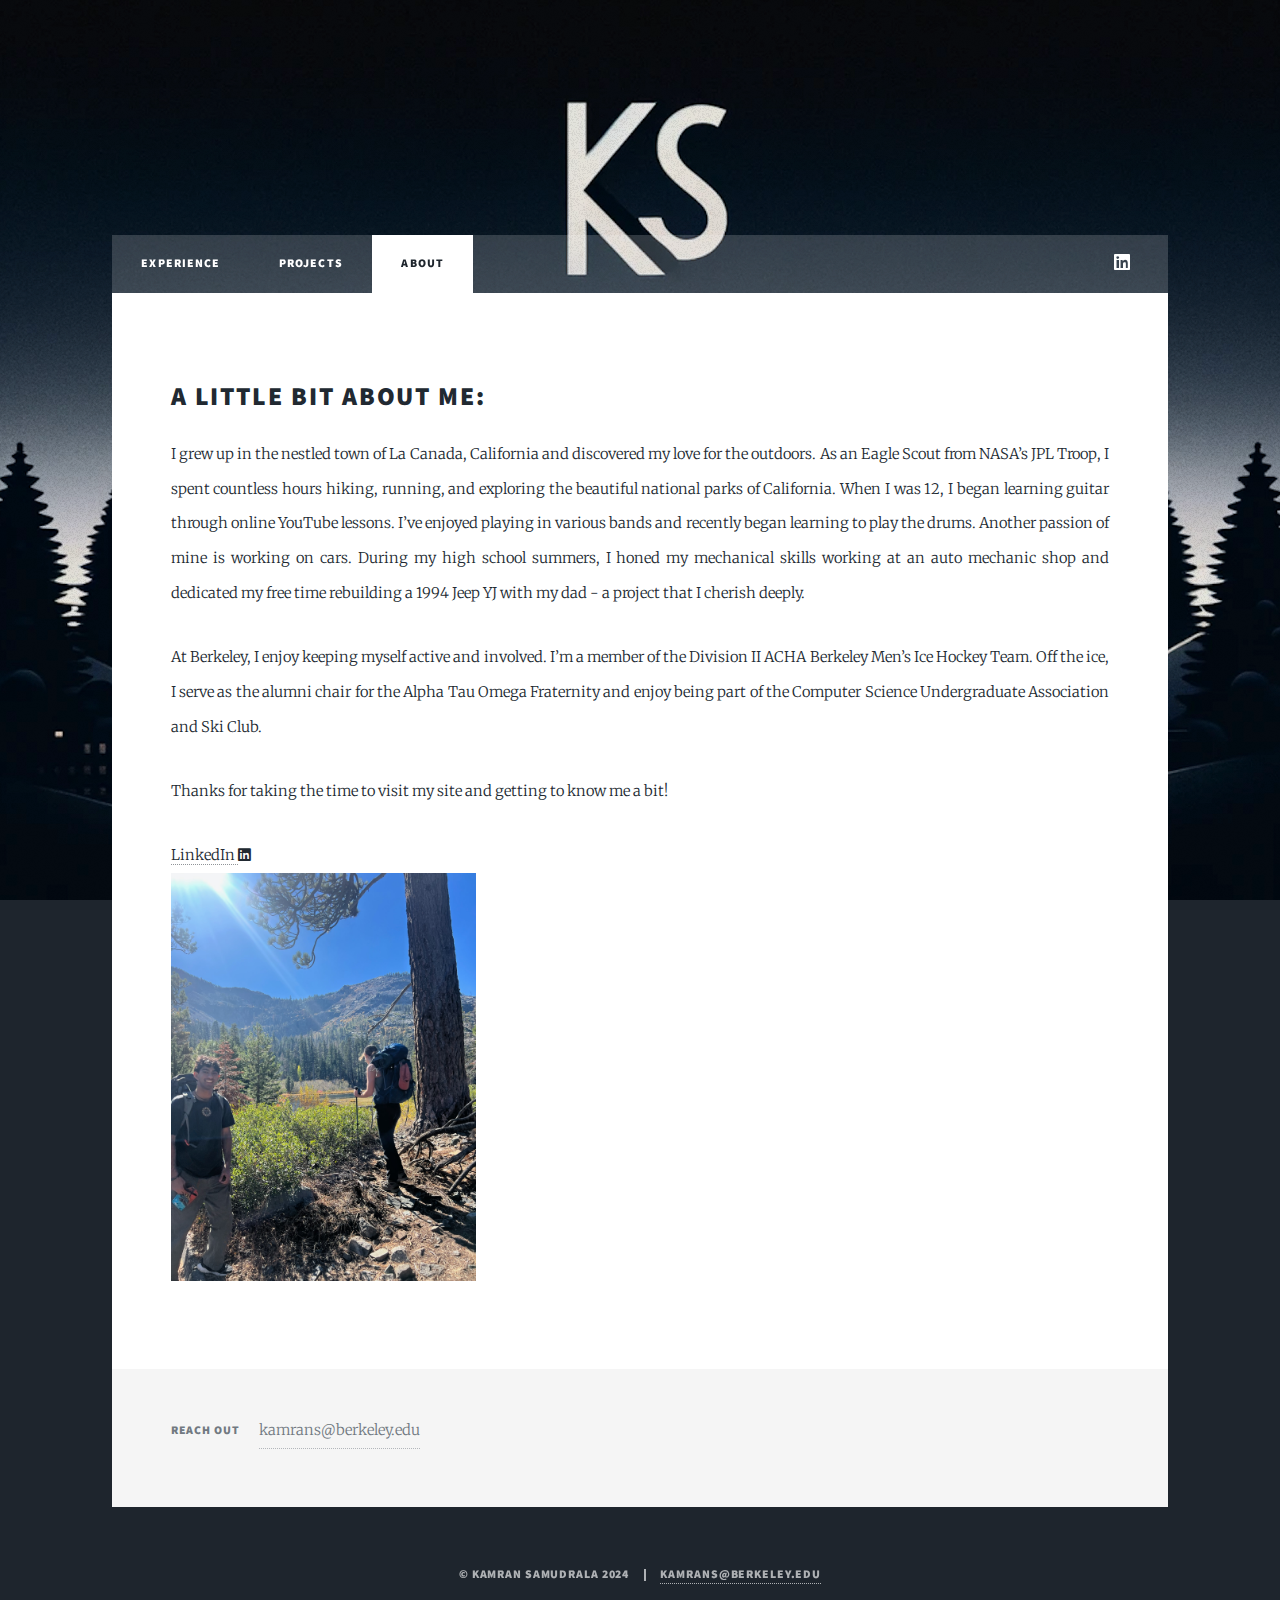
==== commit c8d220e6: "updated contact/bg" ====
--- a/contact.html
+++ b/contact.html
@@ -1,8 +1,10 @@
 <!DOCTYPE HTML>
-
+<!--
+	basic contact page linked from menu/button
+-->
 <html>
 	<head>
-		<title>Kamran Samudrala | UC Berkeley</title>
+		<title>Contact | Kamran Samudrala</title>
 		<meta charset="utf-8" />
 		<meta name="viewport" content="width=device-width, initial-scale=1, user-scalable=no" />
 		<link rel="stylesheet" href="assets/css/main.css" />
@@ -10,64 +12,80 @@
 	</head>
 	<body class="is-preload">
 
+	
 		<!-- Wrapper -->
-			<div id="wrapper" class="fade-in">
+		<div id="wrapper">
 
 
 
-				<!-- Header -->
-					<header id="header">
-						<a href="index.html" class="logo">Kamran Samudrala</a>
-					</header>
+			<!-- Header -->
+				<header id="header">
+					
+				</header>
 
-				<!-- Nav -->
-					<nav id="nav">
-						<ul class="links">
-							<li class="active"><a href="index.html">Experience</a></li>
-							<li><a href="generic.html">Projects</a></li>
-							<li><a href="contact.html">Contact</a></li>
-						</ul>
-						<ul class="icons">
-							<li><a href="#" class="icon brands fa-twitter"><span class="label">LinkedIn</span></a></li>
-							<li><a href="#" class="icon brands fa-github"><span class="label">GitHub</span></a></li>
-						</ul>
-					</nav>
+			<!-- Nav -->
+				<nav id="nav">
+					<ul class="links">
+						<li><a href="index.html">Experience</a></li>
+						<li><a href="projects.html">Projects</a></li>
+						<li class="active"><a href="contact.html">About</a></li>
+					</ul>
+					<ul class="icons">
+						<li><a href="https://www.linkedin.com/in/kamransam/" class="icon brands fa-linkedin"><span class="label">LinkedIn</span></a></li>
+						
+					</ul>
+				</nav>
 
-				<!-- Main -->
-					<div id="main">
-					</div>
+			<!-- Main -->
+				<div id="main">
+					<section class="post">
 
-				<!-- Footer -->
-					<footer id="footer">
+						<!-- Text stuff -->
+							<h2>A little bit about me:</h2>
+							<p>I grew up in the nestled town of La Canada, California and discovered my love for the outdoors. As an Eagle Scout from NASA’s JPL Troop, I spent countless hours hiking, running, and exploring the beautiful national parks of California. When I was 12, I began learning guitar through online YouTube lessons. I’ve enjoyed playing in various bands and recently began learning to play the drums. 
 
-						<section class="split contact">
-							<section class="alt">
-								<h3>Address</h3>
-								<p>P.O Box #1504<br />
-								La Canada, CA 91011</p>
-							</section>
-							<section>
-								<h3>Email</h3>
-								<p><a href="#">kamrans@berkeley.edu</a></p>
-							</section>
-							<section>
-								<h3>Social</h3>
-								<ul class="icons alt">
-									<li><a href="#" class="icon brands alt fa-twitter"><span class="label">Twitter</span></a></li>
-									<li><a href="#" class="icon brands alt fa-facebook-f"><span class="label">Facebook</span></a></li>
-									<li><a href="#" class="icon brands alt fa-instagram"><span class="label">Instagram</span></a></li>
-									<li><a href="#" class="icon brands alt fa-github"><span class="label">GitHub</span></a></li>
-								</ul>
-							</section>
-						</section>
-					</footer>
+								Another passion of mine is working on cars. During my high school summers, I honed my mechanical skills working at an auto mechanic shop and dedicated my free time rebuilding a 1994 Jeep YJ with my dad - a project that I cherish deeply. <p>
+								
+								At Berkeley, I enjoy keeping myself active and involved. I’m a member of the Division II ACHA Berkeley Men’s Ice Hockey Team. Off the ice, I serve as the alumni chair for the Alpha Tau Omega Fraternity and enjoy being part of the Computer Science Undergraduate Association and Ski Club. 
+								
+								<p></p>Thanks for taking the time to visit my site and getting to know me a bit!</p>
+								<a href="https://www.linkedin.com/in/kamransam">LinkedIn    </a><a href="https://www.linkedin.com/in/kamransam" class="icon brands alt fa-linkedin"><span class="label">LinkedIn</span></a>
+						
+						
 
-				<!-- Copyright -->
-					<div id="copyright">
-						<ul><li>&copy; Kamran Samudrala 2024</li><li><a href="mailto:kamrans@berkeley.edu">Email</a></li></ul>
-					</div>
+							
+								<div class="box alt">
+									<div class="row gtr-50 gtr-uniform">
+										<div class="col-4"><span class="image fit"><img src="images/desolationwilderness.JPG" alt="" /></span></div>
+										<div class="col-4"><span class="image fit"><img src="images/snow.png" alt="" /></span></div>
+										<div class="col-4"><span class="image fit"><img src="images/233hockey.png" alt="" /></span></div>
+								
 
-			</div>
+									</div>
+								</div>
+						</div>
+				
+
+			<!-- Footer -->
+				<footer id="footer">
+
+					<section class="split contact">
+
+
+						<section>
+							<h3>Reach out</h3>
+							<a href="mailto:kamrans@berkeley.edu">kamrans@berkeley.edu     </a><br>
+								</section>
+
+					</section>
+				</footer>
+
+			<!-- Copyright -->
+				<div id="copyright">
+					<ul><li>&copy; Kamran Samudrala 2024</li><li><a href="mailto:kamrans@berkeley.edu">kamrans@berkeley.edu</a></li></ul>
+				</div>
+
+		</div>
 
 		<!-- Scripts -->
 			<script src="assets/js/jquery.min.js"></script>
--- a/assets/css/main.css
+++ b/assets/css/main.css
@@ -2,9 +2,9 @@
 @import url("https://fonts.googleapis.com/css?family=Merriweather:300,700,300italic,700italic|Source+Sans+Pro:900");
 
 /*
-	Massively by HTML5 UP
-	html5up.net | @ajlkn
-	Free for personal and commercial use under the CCA 3.0 license (html5up.net/license)
+	CSS Main 
+	Kamran Samudrala
+	Built using a template for personal and commercial use under the CCA 3.0 license (html5up.net/license)
 */
 
 html, body, div, span, applet, object,
@@ -2932,9 +2932,9 @@
 
 		header > .date {
 			display: block;
-			font-size: 0.8rem;
-			height: 1;
-			margin: 0 0 1rem 0;
+			font-size: 1rem;
+			height: 2;
+			margin: 5 0 1rem 0;
 			position: relative;
 		}
 
@@ -3237,10 +3237,10 @@
 /* Wrapper */
 
 	#wrapper {
-		-moz-transition: opacity 0.5s ease;
-		-webkit-transition: opacity 0.5s ease;
-		-ms-transition: opacity 0.5s ease;
-		transition: opacity 0.5s ease;
+		-moz-transition: opacity 0.2s ease;
+		-webkit-transition: opacity 0.2s ease;
+		-ms-transition: opacity 0.2s ease;
+		transition: opacity 0.2s ease;
 		position: relative;
 		z-index: 1;
 		overflow: hidden;
@@ -3802,17 +3802,20 @@
 		}
 
 			#main > .post header.major > .date {
-				margin-top: -2rem;
+				margin-top: -0.5rem;
 			}
 
 			#main > .post header.major > h1, #main > .post header.major h2 {
 				font-size: 4rem;
 				line-height: 1.1;
-				margin: 0 0 2rem 0;
+				margin: 0 0 -0.5rem 0;
+				padding: 4rem 4rem 3rem 4rem; 
 			}
 
 			#main > .post.featured {
 				text-align: center;
+				margin: 0 0 -0.5rem 0;
+				padding: 4rem 4rem 3rem 4rem; 
 			}
 
 			@media screen and (max-width: 1280px) {
@@ -3959,7 +3962,8 @@
 		@media screen and (max-width: 480px) {
 
 			#main {
-				width: 100%;
+				width: calc((100% - 4rem) * 1.09)
+			/*	width: 100%;       - This is the width of the main elements on mobile devices - currently set to not cover whole screen */ 
 			}
 
 		}
@@ -4396,7 +4400,8 @@
 		@media screen and (max-width: 480px) {
 
 			#footer {
-				width: 100%;
+				width: calc((100% - 4rem) * 1.09)
+			/*	width: 100%;  this should be the same as the main 480px footer width; currently set to be same as desktop (so doesn't affect bg border)*/
 			}
 
 		}
--- a/assets/css/noscript.css
+++ b/assets/css/noscript.css
@@ -1,9 +1,8 @@
 @import url(font-awesome.min.css);
 
-/*
-	Massively by HTML5 UP
-	html5up.net | @ajlkn
-	Free for personal and commercial use under the CCA 3.0 license (html5up.net/license)
+/*
+	Kamran Samudrala's CV
+	Built using a template for personal and commercial use under the CCA 3.0 license (html5up.net/license)
 */
 
 /* Wrapper */
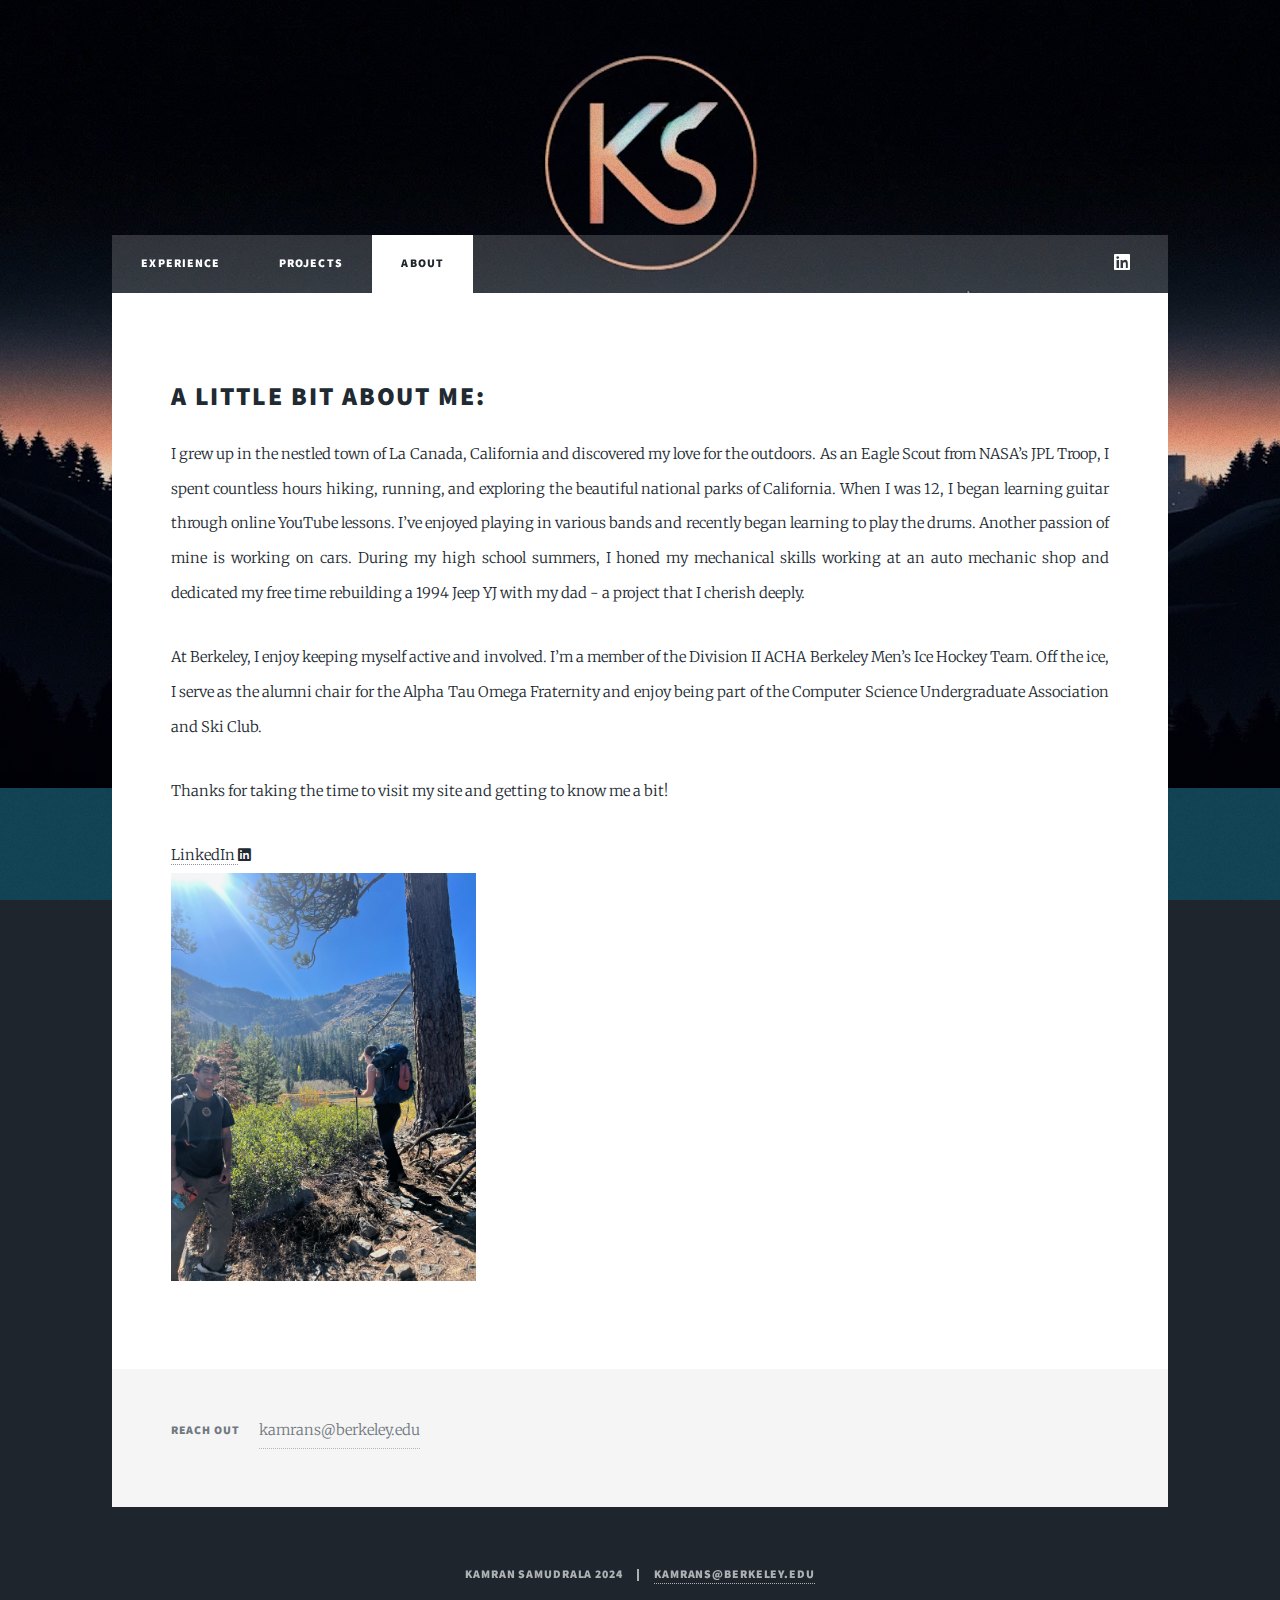
==== commit 8ce02a54: "new bg" ====
--- a/contact.html
+++ b/contact.html
@@ -82,7 +82,7 @@
 
 			<!-- Copyright -->
 				<div id="copyright">
-					<ul><li>&copy; Kamran Samudrala 2024</li><li><a href="mailto:kamrans@berkeley.edu">kamrans@berkeley.edu</a></li></ul>
+					<ul><li>Kamran Samudrala 2024</li><li><a href="mailto:kamrans@berkeley.edu">kamrans@berkeley.edu</a></li></ul>
 				</div>
 
 		</div>
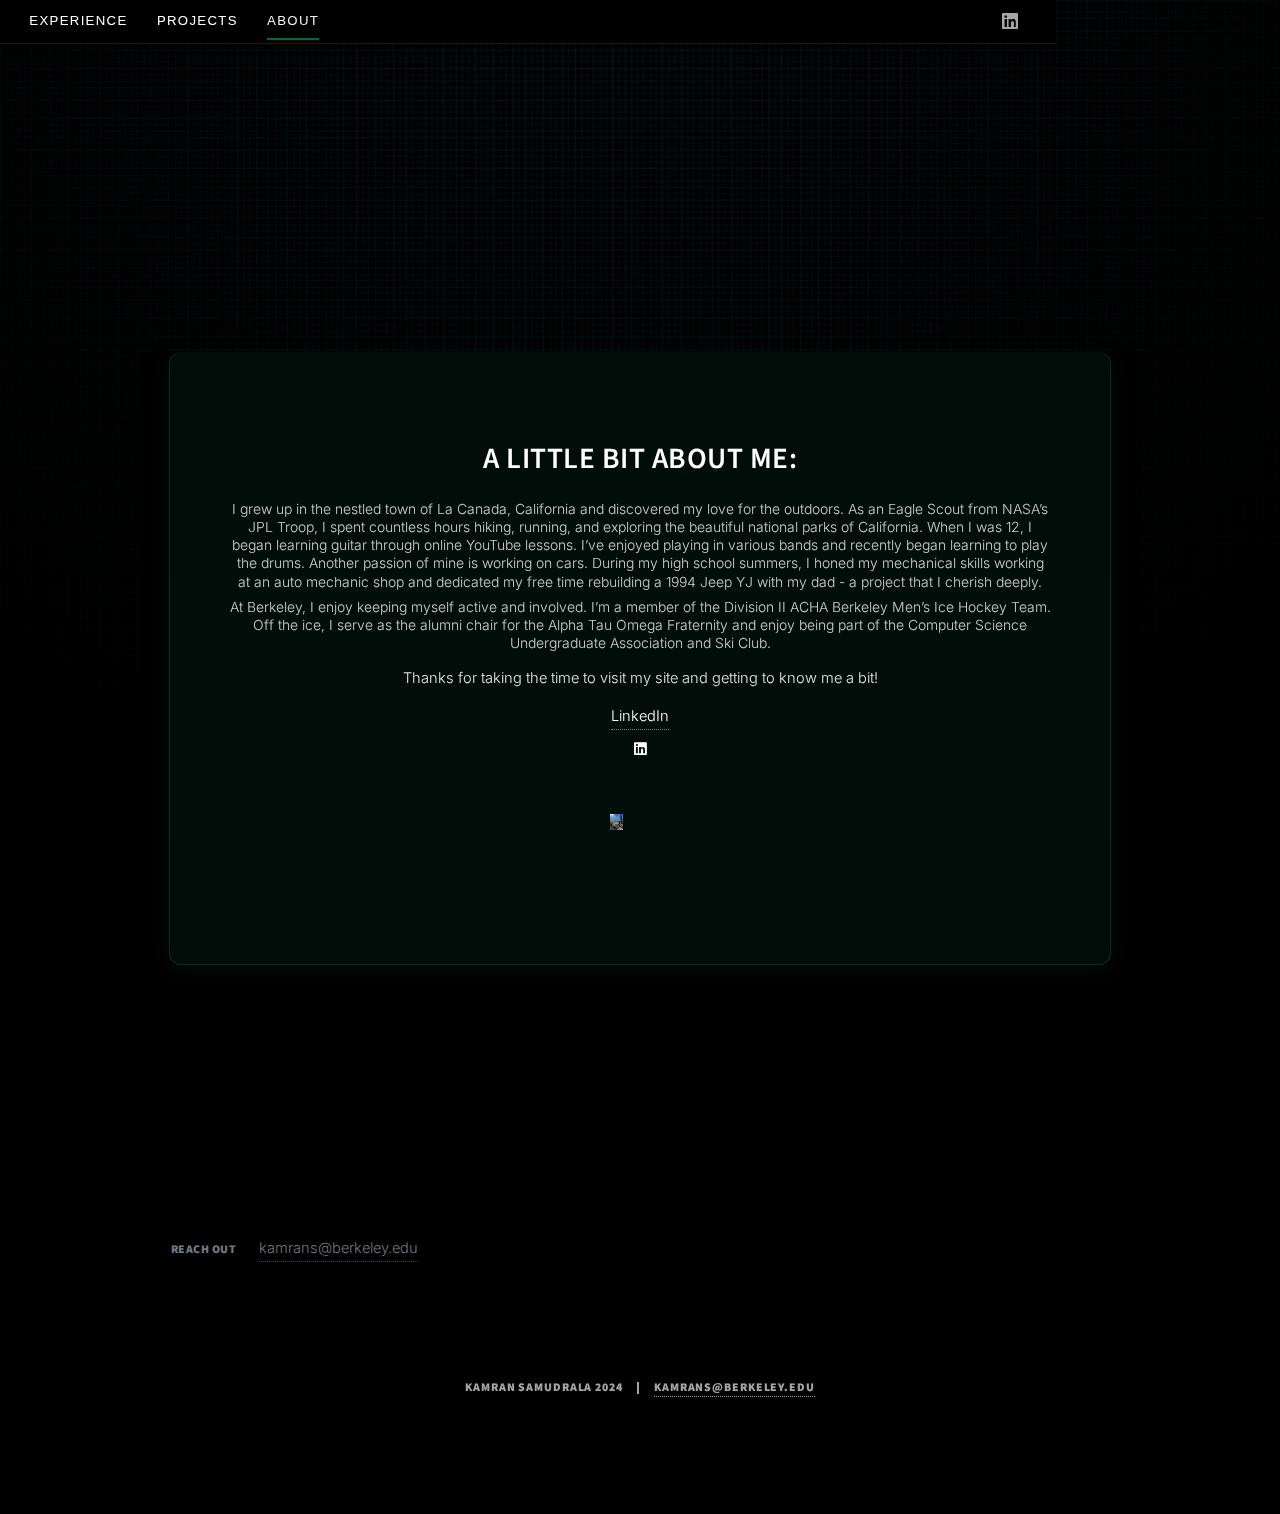
==== commit 2adc8602: "formatted titles better" ====
--- a/contact.html
+++ b/contact.html
@@ -32,7 +32,6 @@
 					</ul>
 					<ul class="icons">
 						<li><a href="https://www.linkedin.com/in/kamransam/" class="icon brands fa-linkedin"><span class="label">LinkedIn</span></a></li>
-						
 					</ul>
 				</nav>
 
--- a/assets/css/main.css
+++ b/assets/css/main.css
@@ -1,11 +1,21 @@
 @import url(fontawesome-all.min.css);
 @import url("https://fonts.googleapis.com/css?family=Merriweather:300,700,300italic,700italic|Source+Sans+Pro:900");
+@import url('https://fonts.googleapis.com/css2?family=Inter:wght@300;400;600&display=swap');
 
 /*
 	CSS Main 
 	Kamran Samudrala
 	Built using a template for personal and commercial use under the CCA 3.0 license (html5up.net/license)
 */
+
+/* Add these color variables at the top */
+:root {
+    --color-bg: #000000;
+    --color-text: #ffffff;
+    --color-accent: #00ff9f;
+    --color-accent-dark: #00cc7f;
+    --color-nav: rgba(0, 255, 159, 0.1);
+}
 
 html, body, div, span, applet, object,
 iframe, h1, h2, h3, h4, h5, h6, p, blockquote,
@@ -99,7 +109,8 @@
 	}
 
 	body {
-		background-color: #1e252d;
+		background-color: #000000 !important;
+		min-height: 100vh;
 	}
 
 		body.is-preload *, body.is-preload *:before, body.is-preload *:after {
@@ -144,7 +155,7 @@
 		}
 
 	body {
-		color: #212931;
+		color: #ffffff;
 	}
 
 	body, input, select, textarea {
@@ -165,6 +176,7 @@
 
 		a:hover {
 			border-bottom-color: transparent;
+			color: #18bfef !important;
 		}
 
 	strong, b {
@@ -288,12 +300,12 @@
 	}
 
 	input, select, textarea {
-		color: #212931;
+		color: #ffffff;
 	}
 
 	a {
-		color: #212931;
-		border-bottom-color: rgba(33, 41, 49, 0.5);
+		color: #ffffff;
+		border-bottom-color: rgba(255, 255, 255, 0.5);
 	}
 
 		a:hover {
@@ -302,11 +314,11 @@
 		}
 
 	strong, b {
-		color: #212931;
+		color: #ffffff;
 	}
 
 	h1, h2, h3, h4, h5, h6 {
-		color: #212931;
+		color: #ffffff;
 	}
 
 	blockquote {
@@ -2589,13 +2601,14 @@
 /* Image */
 
 	.image {
-		border: 0;
-		display: inline-block;
-		position: relative;
+		border: 2px solid rgba(0, 255, 159, 0.2);
+		border-radius: 4px;
+		overflow: hidden;
 	}
 
 		.image img {
 			display: block;
+			transition: transform 0.3s ease;
 		}
 
 		.image.left, .image.right {
@@ -3244,6 +3257,9 @@
 		position: relative;
 		z-index: 1;
 		overflow: hidden;
+		background-color: #000000 !important;
+		background-image: none !important;
+		min-height: 100vh;
 	}
 
 		#wrapper > .bg {
@@ -3252,8 +3268,8 @@
 			left: 0;
 			width: 100%;
 			height: 100%;
-			background-color: #144c60;
-			background-image: url("../../images/overlay.png"), linear-gradient(0deg, rgba(0, 0, 0, 0.1), rgba(0, 0, 0, 0.1)), url("../../images/bg.jpg");
+			background-color: #000000;
+			background-image: url("../../images/overlay.png"), linear-gradient(0deg, rgba(0, 0, 0, 0.1), rgba(0, 0, 0, 0.1)), url("../../images/black.png");
 			background-size: auto,								auto,														100% auto;
 			background-position: center,								center,														top center;
 			background-repeat: repeat,								no-repeat,													no-repeat;
@@ -3303,33 +3319,25 @@
 /* Intro */
 
 	#intro {
-		color: #ffffff;
-		padding: 8rem 4rem 6rem 4rem ;
-		-moz-align-items: center;
-		-webkit-align-items: center;
-		-ms-align-items: center;
-		align-items: center;
-		display: -moz-flex;
-		display: -webkit-flex;
-		display: -ms-flex;
+		background-color: #000000;
+		padding: 4rem 2rem;
 		display: flex;
-		-moz-flex-direction: column;
-		-webkit-flex-direction: column;
-		-ms-flex-direction: column;
 		flex-direction: column;
-		-moz-justify-content: -moz-flex-end;
-		-webkit-justify-content: -webkit-flex-end;
-		-ms-justify-content: -ms-flex-end;
-		justify-content: flex-end;
-		-moz-transition: opacity 1s ease, -moz-transform 1s ease;
-		-webkit-transition: opacity 1s ease, -webkit-transform 1s ease;
-		-ms-transition: opacity 1s ease, -ms-transform 1s ease;
-		transition: opacity 1s ease, transform 1s ease;
-		position: relative;
-		cursor: default;
-		text-align: center;
+		justify-content: center;
+		min-height: 100vh;
+	}
+
+	#intro:after {
+		background-color: #000000;
+		content: '';
+		display: block;
+		height: 100%;
+		left: 0;
+		opacity: 0;
+		position: absolute;
+		top: 0;
+		width: 100%;
 		z-index: 1;
-		min-height: 100vh;
 	}
 
 		#intro input, #intro select, #intro textarea {
@@ -3625,25 +3633,17 @@
 /* Nav */
 
 	#nav {
-		color: #ffffff;
-		display: -moz-flex;
-		display: -webkit-flex;
-		display: -ms-flex;
 		display: flex;
-		-moz-transition: -moz-transform 1s ease, opacity 1s ease;
-		-webkit-transition: -webkit-transform 1s ease, opacity 1s ease;
-		-ms-transition: -ms-transform 1s ease, opacity 1s ease;
-		transition: transform 1s ease, opacity 1s ease;
-		background: rgba(255, 255, 255, 0.175);
-		height: 4rem;
-		line-height: 4rem;
-		margin: -4rem auto 0 auto;
-		overflow: hidden;
-		padding: 0 2rem 0 0;
-		position: relative;
+		position: absolute;
+		top: 2rem;
 		width: calc(100% - 4rem);
 		max-width: 72rem;
-		z-index: 2;
+		z-index: 10000;
+		background: transparent;
+		align-items: center;
+		height: 3rem; /* Reduced height */
+		padding: 0 2rem;
+		justify-content: space-between;
 	}
 
 		#nav ul.divided li {
@@ -3673,7 +3673,8 @@
 
 			#nav a:hover {
 				border-bottom-color: transparent;
-				color: #18bfef !important;
+				color: #006644 !important;
+				background-color: transparent; /* Remove background color change */
 			}
 
 		#nav strong, #nav b {
@@ -3698,89 +3699,129 @@
 		}
 
 		#nav ul.links {
-			display: -moz-flex;
-			display: -webkit-flex;
-			display: -ms-flex;
 			display: flex;
-			-moz-flex-grow: 1;
-			-webkit-flex-grow: 1;
-			-ms-flex-grow: 1;
-			flex-grow: 1;
-			-moz-flex-shrink: 1;
-			-webkit-flex-shrink: 1;
-			-ms-flex-shrink: 1;
-			flex-shrink: 1;
-			font-family: "Source Sans Pro", Helvetica, sans-serif;
-			font-weight: 900;
-			letter-spacing: 0.075em;
+			flex-grow: 0;
+			font-family: -apple-system, BlinkMacSystemFont, "Segoe UI", Roboto, Helvetica, Arial, sans-serif; /* Modern system fonts */
+			font-weight: 400; /* Lighter weight */
+			letter-spacing: 0.02em; /* Reduced letter spacing */
 			list-style: none;
-			margin-bottom: 0;
-			padding-left: 0;
-			text-transform: uppercase;
+			margin: 0;
+			padding: 0;
+			text-transform: none; /* Removed uppercase */
+			align-items: center;
+			gap: 3rem; /* Increased spacing between items */
 		}
 
 			#nav ul.links li {
 				display: block;
-				padding-left: 0;
+				padding: 0;
 			}
 
 				#nav ul.links li a {
-					-moz-transition: background-color 0.2s ease-in-out, color 0.2s ease-in-out;
-					-webkit-transition: background-color 0.2s ease-in-out, color 0.2s ease-in-out;
-					-ms-transition: background-color 0.2s ease-in-out, color 0.2s ease-in-out;
-					transition: background-color 0.2s ease-in-out, color 0.2s ease-in-out;
+					transition: all 0.2s ease;
 					display: block;
-					font-size: 0.8rem;
+					font-size: 0.95rem; /* Slightly larger font */
 					outline: none;
-					padding: 0 2rem;
+					padding: 0.5rem 0;
+					position: relative;
+					color: rgba(255, 255, 255, 0.65); /* More muted by default */
 				}
 
 					#nav ul.links li a:hover {
-						color: inherit !important;
-						background-color: rgba(255, 255, 255, 0.1);
+						color: rgba(255, 255, 255, 0.95);
+						transform: translateY(-1px); /* Subtle lift effect */
+					}
+
+					#nav ul.links li a:hover::after {
+						content: '';
+						position: absolute;
+						bottom: 0;
+						left: 0;
+						width: 100%;
+						height: 1px; /* Thinner line */
+						background-color: rgba(255, 255, 255, 0.5); /* More subtle color */
+						transition: width 0.2s ease;
+						opacity: 1;
 					}
 
 				#nav ul.links li.active {
-					background-color: #ffffff;
+					background-color: transparent !important;
 				}
 
 					#nav ul.links li.active a {
-						color: #1e252d;
-					}
-
-						#nav ul.links li.active a:hover {
-							color: #18bfef !important;
+						color: rgba(255, 255, 255, 0.95) !important;
+						font-weight: 500; /* Slightly bolder for active */
+					}
+
+						#nav ul.links li.active a::after {
+							width: 100%;
+							opacity: 1;
 						}
 
 		#nav ul.icons {
-			-moz-flex-grow: 0;
-			-webkit-flex-grow: 0;
-			-ms-flex-grow: 0;
-			flex-grow: 0;
-			-moz-flex-shrink: 0;
-			-webkit-flex-shrink: 0;
-			-ms-flex-shrink: 0;
-			flex-shrink: 0;
-			margin-bottom: 0;
+			display: flex;
+			align-items: center;
+			margin: 0;
+			padding: 0;
+			list-style: none;
+		}
+
+		#nav ul.icons li {
+			padding: 0 0 0 1.5rem;
+		}
+
+		#nav ul.icons li a {
+			opacity: 0.65;
+			transition: opacity 0.2s ease;
+		}
+
+		#nav ul.icons li a:hover {
+			opacity: 0.95;
 		}
 
 		@media screen and (max-width: 980px) {
-
 			#nav {
 				display: none;
 			}
-
-		}
+			
+			#navPanelToggle {
+				display: block;
+			}
+		}
+
+		@media screen and (min-width: 981px) {
+			#nav {
+				display: flex;
+			}
+			
+			#navPanelToggle {
+				display: none;
+			}
+		}
+
+/* Nav Panel Toggle Button */
+#navPanelToggle {
+	display: none;
+	position: fixed;
+	top: 0.75rem;
+	right: 0.75rem;
+	z-index: 10001;
+	padding: 0.375rem 1.25rem;
+	background: rgba(0, 0, 0, 0.85);
+	color: #ffffff;
+}
 
 /* Main */
 
 	#main {
-		background-color: #ffffff;
+		background-color: #000000;
 		position: relative;
 		margin: 0 auto;
 		width: calc(100% - 4rem);
 		max-width: 72rem;
 		z-index: 2;
+		min-height: calc(100vh - 4rem); /* Subtract nav height */
+		padding: 4rem 2rem 2rem 2rem;
 	}
 
 		#main > * {
@@ -3798,7 +3839,9 @@
 		}
 
 		#main > .post {
-			padding: 8rem 8rem 6rem 8rem ;
+			padding: 2rem;
+			margin-bottom: 2rem;
+			background-color: rgba(0, 255, 159, 0.05);
 		}
 
 			#main > .post header.major > .date {
@@ -3896,7 +3939,7 @@
 				}
 
 				#main > .posts > article:nth-child(2n - 1) {
-					border-left-width: 0;
+					border-left-width: 2px; /* Change from 0 to 2px */
 				}
 
 				#main > .posts > article:nth-child(-n + 2) {
@@ -3976,7 +4019,7 @@
 		display: -webkit-flex;
 		display: -ms-flex;
 		display: flex;
-		background-color: #f5f5f5;
+		background-color: #000000;
 		color: #909498;
 		cursor: default;
 		position: relative;
@@ -4508,72 +4551,6 @@
 		}
 
 /* Nav Panel */
-
-	#navPanelToggle {
-		text-decoration: none;
-		-moz-transition: color 0.2s ease-in-out, background-color 0.2s ease-in-out, box-shadow 0.2s ease-in-out;
-		-webkit-transition: color 0.2s ease-in-out, background-color 0.2s ease-in-out, box-shadow 0.2s ease-in-out;
-		-ms-transition: color 0.2s ease-in-out, background-color 0.2s ease-in-out, box-shadow 0.2s ease-in-out;
-		transition: color 0.2s ease-in-out, background-color 0.2s ease-in-out, box-shadow 0.2s ease-in-out;
-		display: none;
-		position: fixed;
-		top: 0.75rem;
-		right: 0.75rem;
-		border: 0;
-		color: #ffffff;
-		font-family: "Source Sans Pro", Helvetica, sans-serif;
-		font-size: 0.9rem;
-		font-weight: 900;
-		letter-spacing: 0.075em;
-		padding: 0.375rem 1.25rem;
-		text-transform: uppercase;
-		z-index: 10001;
-	}
-
-		#navPanelToggle:before {
-			-moz-osx-font-smoothing: grayscale;
-			-webkit-font-smoothing: antialiased;
-			display: inline-block;
-			font-style: normal;
-			font-variant: normal;
-			text-rendering: auto;
-			line-height: 1;
-			text-transform: none !important;
-			font-family: 'Font Awesome 5 Free';
-			font-weight: 900;
-		}
-
-		#navPanelToggle:before {
-			content: '\f0c9';
-			margin-right: 0.5rem;
-		}
-
-		#navPanelToggle.alt {
-			background-color: rgba(255, 255, 255, 0.875);
-			box-shadow: 0 0.125rem 0.75rem 0 rgba(30, 37, 45, 0.25);
-			color: #212931;
-		}
-
-			#navPanelToggle.alt:hover {
-				background-color: #ffffff;
-			}
-
-		@media screen and (max-width: 980px) {
-
-			#navPanelToggle {
-				display: block;
-			}
-
-		}
-
-		@media screen and (max-width: 736px) {
-
-			#navPanelToggle {
-				font-size: 0.8rem;
-				padding: 0.25rem 1rem;
-			}
-
-		}
 
 	#navPanel {
 		-moz-transform: translateX(20rem);
@@ -4636,15 +4613,9 @@
 			border: 0;
 			color: #909498;
 			cursor: pointer;
-			display: block;
-			height: 3.25rem;
-			line-height: 3.25rem;
-			padding-right: 1.25rem;
-			position: absolute;
-			right: 0;
-			text-align: right;
+			display: flex;
+			align-items: center;
 			top: 0;
-			vertical-align: middle;
 			width: 7rem;
 		}
 
@@ -4710,4 +4681,1448 @@
 			visibility: visible;
 		}
 
-	}+	}
+
+/* Post */
+
+	.post {
+		width: 100%;
+		max-width: 72rem; /* Matches wrapper max-width */
+		margin: 0 auto;
+	}
+
+/* Override all background images */
+body:before, body:after,
+#wrapper:before, #wrapper:after,
+#intro:before, #intro:after {
+    content: none !important;
+    background-image: none !important;
+}
+
+body {
+    background-color: #000000 !important;
+    background-image: none !important;
+}
+
+#wrapper {
+    background-color: #000000 !important;
+    background-image: none !important;
+}
+
+/* Improved Typography */
+body {
+    font-family: 'Source Sans Pro', sans-serif;
+    line-height: 1.6;
+    color: rgba(255, 255, 255, 0.9);
+}
+
+h1, h2, h3, h4, h5, h6 {
+    color: #ffffff;
+    letter-spacing: 0.5px;
+    margin-bottom: 1rem;
+}
+
+/* Enhanced Navigation */
+#nav {
+    background: rgba(0, 0, 0, 0.95);
+    backdrop-filter: blur(10px);
+    border-bottom: 1px solid rgba(0, 204, 127, 0.2); /* Darker green */
+    transition: all 0.3s ease;
+}
+
+#nav ul.links li a {
+    transition: color 0.3s ease;
+}
+
+#nav ul.links li a:hover {
+    color: #006644 !important; /* Darker green */
+    background-color: rgba(0, 102, 68, 0.1);
+}
+
+/* Content Area Improvements */
+.post {
+    background: rgba(0, 0, 0, 0.6);
+    border-radius: 8px;
+    border: 1px solid rgba(0, 204, 127, 0.1);
+    box-shadow: 0 4px 20px rgba(0, 0, 0, 0.3);
+    transition: transform 0.3s ease, box-shadow 0.3s ease;
+    padding: 2rem;
+    margin-bottom: 2rem;
+}
+
+.post:hover {
+    transform: translateY(-2px);
+    box-shadow: 0 8px 30px rgba(0, 204, 127, 0.1);
+}
+
+/* Button Styles */
+.button {
+    background-color: transparent;
+    border: 2px solid #006644;
+    color: #ffffff;
+    border-radius: 4px;
+    transition: all 0.3s ease;
+    padding: 0.8em 2em;
+}
+
+.button:hover {
+    background-color: #006644;
+    color: #ffffff !important;
+    transform: translateY(-1px);
+    box-shadow: 0 4px 15px rgba(0, 204, 127, 0.2);
+}
+
+/* Modern Typography */
+body {
+    font-family: 'Inter', sans-serif;
+    line-height: 1.6;
+    color: rgba(255, 255, 255, 0.9);
+    background: #000000;
+}
+
+/* Minimalist Navigation */
+#nav {
+    background: rgba(0, 0, 0, 0.95);
+    backdrop-filter: blur(8px);
+    border-bottom: 1px solid rgba(255, 255, 255, 0.1);
+    padding: 0.5rem 2rem;
+    position: fixed;
+    width: 100%;
+    z-index: 1000;
+}
+
+#nav ul.links {
+    display: flex;
+    gap: 2rem;
+}
+
+#nav ul.links li a {
+    color: #ffffff;
+    text-transform: uppercase;
+    font-size: 0.85rem;
+    letter-spacing: 1px;
+    padding: 1rem 0;
+    border-bottom: 2px solid transparent;
+    transition: all 0.3s ease;
+}
+
+#nav ul.links li a:hover {
+    color: #006644;
+    border-bottom: 2px solid #006644;
+    background: none;
+}
+
+#nav ul.links li.active a {
+    color: #006644;
+    border-bottom: 2px solid #006644;
+}
+
+/* Enhanced Image Galleries */
+.image.fit {
+    border: none;
+    border-radius: 8px;
+    overflow: hidden;
+    position: relative;
+}
+
+.image.fit:before {
+    content: '';
+    position: absolute;
+    top: 0;
+    left: 0;
+    right: 0;
+    bottom: 0;
+    background: rgba(0, 102, 68, 0);
+    transition: all 0.3s ease;
+    z-index: 1;
+}
+
+.image.fit:hover:before {
+    background: rgba(0, 102, 68, 0.2);
+}
+
+.image.fit img {
+    transition: transform 0.5s ease;
+}
+
+.image.fit:hover img {
+    transform: scale(1.05);
+}
+
+/* Content Cards */
+.post {
+    background: rgba(0, 0, 0, 0.3);
+    border: 1px solid rgba(255, 255, 255, 0.1);
+    border-radius: 12px;
+    transition: all 0.3s ease;
+}
+
+.post:hover {
+    border-color: rgba(0, 102, 68, 0.5);
+    transform: translateY(-5px);
+    box-shadow: 0 10px 30px rgba(0, 102, 68, 0.1);
+}
+
+/* Intro Section */
+#intro {
+    display: flex;
+    align-items: center;
+    justify-content: center;
+    min-height: 100vh;
+    text-align: center;
+    padding: 4rem 2rem;
+}
+
+#intro p {
+    font-size: 1.2rem;
+    line-height: 1.8;
+    max-width: 800px;
+    margin: 0 auto;
+    font-weight: 300;
+}
+
+/* Button Styles */
+.button {
+    background: transparent;
+    border: 1px solid rgba(255, 255, 255, 0.2);
+    border-radius: 4px;
+    color: #ffffff;
+    font-family: 'Inter', sans-serif;
+    font-weight: 400;
+    letter-spacing: 0.5px;
+    padding: 0.8em 2em;
+    transition: all 0.3s ease;
+}
+
+.button:hover {
+    background: #006644;
+    border-color: #006644;
+    transform: translateY(-2px);
+}
+
+/* Section Headers */
+.major h2 {
+    font-size: 1.8rem;
+    font-weight: 300;
+    letter-spacing: 1px;
+    margin-bottom: 2rem;
+}
+
+/* Grid Layout Improvements */
+.posts {
+    display: grid;
+    grid-template-columns: repeat(auto-fill, minmax(300px, 1fr));
+    gap: 2rem;
+    padding: 2rem 0;
+}
+
+/* Fixed Navigation at Top */
+#nav {
+    position: fixed;
+    top: 0;
+    left: 0;
+    right: 0;
+    background: rgba(0, 0, 0, 0.95);
+    backdrop-filter: blur(8px);
+    z-index: 1000;
+    padding: 1rem 2rem;
+    border-bottom: 1px solid rgba(255, 255, 255, 0.1);
+}
+
+/* Adjust main content to account for fixed nav */
+#main {
+    padding-top: 4rem; /* Height of nav + some spacing */
+}
+
+/* Improved Card Grid Layout */
+.posts {
+    display: grid;
+    grid-template-columns: repeat(2, 1fr); /* Two cards per line */
+    gap: 2rem;
+    max-width: 1200px;
+    margin: 0 auto;
+    padding: 2rem;
+}
+
+/* Enhanced Card Styling */
+.post {
+    background: rgba(0, 0, 0, 0.3);
+    border: 1px solid rgba(255, 255, 255, 0.1);
+    border-radius: 12px;
+    padding: 2rem;
+    transition: all 0.3s ease;
+    display: flex;
+    flex-direction: column;
+    height: 100%;
+}
+
+.post:hover {
+    border-color: rgba(0, 102, 68, 0.5);
+    transform: translateY(-5px);
+    box-shadow: 0 10px 30px rgba(0, 102, 68, 0.1);
+}
+
+/* Card Header Styling */
+.post header {
+    margin-bottom: 1.5rem;
+}
+
+.post .date {
+    color: #006644;
+    font-size: 0.9rem;
+    margin-bottom: 0.5rem;
+    font-weight: 500;
+}
+
+.post h2 {
+    font-size: 1.5rem;
+    margin-bottom: 1rem;
+    line-height: 1.3;
+}
+
+/* Card Image Styling */
+.post .image.fit {
+    margin: 1.5rem 0;
+    border-radius: 8px;
+    overflow: hidden;
+    position: relative;
+}
+
+.post .image.fit img {
+    transition: transform 0.5s ease;
+}
+
+.post .image.fit:hover img {
+    transform: scale(1.05);
+}
+
+.post .image.fit:before {
+    content: '';
+    position: absolute;
+    top: 0;
+    left: 0;
+    right: 0;
+    bottom: 0;
+    background: rgba(0, 102, 68, 0);
+    transition: all 0.3s ease;
+    z-index: 1;
+}
+
+.post .image.fit:hover:before {
+    background: rgba(0, 102, 68, 0.2);
+}
+
+/* Card Content Styling */
+.post p {
+    font-size: 0.95rem;
+    line-height: 1.6;
+    color: rgba(255, 255, 255, 0.8);
+    flex-grow: 1; /* Makes cards equal height */
+}
+
+/* Responsive Design */
+@media screen and (max-width: 980px) {
+    .posts {
+        grid-template-columns: 1fr; /* Single column on mobile */
+    }
+}
+
+/* Intro Section Adjustment */
+#intro {
+    padding-top: 6rem; /* Account for fixed nav */
+    min-height: 100vh;
+    display: flex;
+    align-items: center;
+    justify-content: center;
+    text-align: center;
+}
+
+/* Navigation Links */
+#nav ul.links {
+    display: flex;
+    gap: 2rem;
+    justify-content: center;
+}
+
+#nav ul.links li a {
+    color: #ffffff;
+    text-transform: uppercase;
+    font-size: 0.85rem;
+    letter-spacing: 1px;
+    padding: 0.5rem 0;
+    border-bottom: 2px solid transparent;
+    transition: all 0.3s ease;
+}
+
+#nav ul.links li a:hover {
+    color: #006644;
+    border-bottom: 2px solid #006644;
+}
+
+#nav ul.links li.active a {
+    color: #006644;
+    border-bottom: 2px solid #006644;
+}
+
+/* Reset wrapper padding to account for fixed nav */
+#wrapper {
+    padding-top: 4rem; /* Height of nav */
+    background: #000000;
+}
+
+/* Fixed Navigation Styling */
+#nav {
+    position: fixed;
+    top: 0;
+    left: 0;
+    width: 100%;
+    background: rgba(0, 0, 0, 0.95);
+    backdrop-filter: blur(8px);
+    z-index: 1000;
+    padding: 1rem 2rem;
+    display: flex;
+    justify-content: space-between;
+    align-items: center;
+    border-bottom: 1px solid rgba(255, 255, 255, 0.1);
+}
+
+#nav ul.links {
+    display: flex;
+    gap: 2rem;
+    margin: 0;
+    padding: 0;
+}
+
+#nav ul.icons {
+    display: flex;
+    gap: 1rem;
+    margin: 0;
+    padding: 0;
+}
+
+/* Force Two Column Layout */
+.posts {
+    display: grid !important; /* Override any existing display properties */
+    grid-template-columns: repeat(2, 1fr) !important;
+    gap: 2rem;
+    width: 100%;
+    max-width: 1200px;
+    margin: 0 auto;
+    padding: 2rem;
+}
+
+/* Card Styling */
+.post {
+    width: 100% !important; /* Override any existing width */
+    margin: 0 !important; /* Override any existing margins */
+    background: rgba(0, 0, 0, 0.3);
+    border: 1px solid rgba(255, 255, 255, 0.1);
+    border-radius: 12px;
+    padding: 2rem;
+    transition: all 0.3s ease;
+}
+
+/* Ensure images fit properly in cards */
+.post .image.fit {
+    width: 100%;
+    margin: 1rem 0;
+}
+
+.post .image.fit img {
+    width: 100%;
+    height: auto;
+    object-fit: cover;
+}
+
+/* Mobile Responsiveness */
+@media screen and (max-width: 768px) {
+    .posts {
+        grid-template-columns: 1fr !important; /* Single column on mobile */
+    }
+    
+    #nav {
+        padding: 0.5rem 1rem;
+    }
+    
+    #nav ul.links {
+        gap: 1rem;
+    }
+    
+    #nav ul.links li a {
+        font-size: 0.8rem;
+    }
+}
+
+/* Navigation Link Styling */
+#nav ul.links li a {
+    color: #ffffff;
+    text-decoration: none;
+    text-transform: uppercase;
+    font-size: 0.85rem;
+    letter-spacing: 1px;
+    padding: 0.5rem 0;
+    border-bottom: 2px solid transparent;
+    transition: all 0.3s ease;
+}
+
+#nav ul.links li a:hover {
+    color: #006644;
+    border-bottom: 2px solid #006644;
+}
+
+#nav ul.links li.active a {
+    color: #006644;
+    border-bottom: 2px solid #006644;
+}
+
+/* Ensure content starts below fixed nav */
+#main {
+    padding-top: 4rem;
+}
+
+#intro {
+    padding-top: 4rem;
+}
+
+/* Card Layout and Alignment */
+.posts {
+    display: grid !important;
+    grid-template-columns: repeat(2, 1fr) !important;
+    gap: 3rem;
+    width: 100%;
+    max-width: 1200px;
+    margin: 0 auto;
+    padding: 2rem;
+}
+
+/* Individual Card Styling */
+.post {
+    width: 100% !important;
+    margin: 0 !important;
+    background: rgba(0, 0, 0, 0.3);
+    border: 1px solid rgba(255, 255, 255, 0.1);
+    border-radius: 12px;
+    padding: 3rem;
+    transition: all 0.3s ease;
+    display: flex;
+    flex-direction: column;
+    align-items: center;
+    text-align: center;
+}
+
+/* Card Title Styling */
+.post h2 {
+    font-size: 2rem;
+    font-weight: 600;
+    margin-bottom: 1rem;
+    line-height: 1.3;
+    text-align: center;
+    width: 100%;
+}
+
+/* Card Date/Period Styling */
+.post .date {
+    font-size: 1.1rem;
+    color: rgba(255, 255, 255, 0.7);
+    margin-bottom: 1.5rem;
+    text-align: center;
+    width: 100%;
+}
+
+/* Card Company/Organization Name */
+.post .company {
+    font-size: 1.5rem;
+    font-weight: 500;
+    margin-bottom: 2rem;
+    text-transform: uppercase;
+    letter-spacing: 0.1em;
+    text-align: center;
+    width: 100%;
+}
+
+/* Card Description Text */
+.post p {
+    font-size: 1rem;
+    line-height: 1.8;
+    color: rgba(255, 255, 255, 0.8);
+    margin: 1.5rem 0;
+    text-align: center;
+    max-width: 600px;
+    margin-left: auto;
+    margin-right: auto;
+}
+
+/* Card Image Styling */
+.post .image.fit {
+    width: 100%;
+    max-width: 300px;
+    margin: 2rem auto;
+    border-radius: 8px;
+    overflow: hidden;
+}
+
+.post .image.fit img {
+    width: 100%;
+    height: auto;
+    object-fit: cover;
+    transition: transform 0.3s ease;
+}
+
+/* Hover Effects */
+.post:hover {
+    transform: translateY(-5px);
+    border-color: rgba(0, 102, 68, 0.5);
+    box-shadow: 0 10px 30px rgba(0, 102, 68, 0.1);
+}
+
+.post:hover .image.fit img {
+    transform: scale(1.05);
+}
+
+/* Position Titles */
+.post .position {
+    font-size: 2.5rem;
+    font-weight: 700;
+    margin-bottom: 1rem;
+    text-transform: uppercase;
+    letter-spacing: 0.05em;
+    text-align: center;
+    width: 100%;
+    line-height: 1.2;
+}
+
+/* Organization/Company Styling */
+.post .organization {
+    font-size: 1.8rem;
+    font-weight: 600;
+    margin-bottom: 2rem;
+    text-align: center;
+    width: 100%;
+}
+
+/* Time Period Styling */
+.post .time-period {
+    font-size: 1.1rem;
+    color: rgba(255, 255, 255, 0.7);
+    margin-bottom: 2rem;
+    text-align: center;
+    width: 100%;
+}
+
+/* Responsive Adjustments */
+@media screen and (max-width: 768px) {
+    .posts {
+        grid-template-columns: 1fr !important;
+        gap: 2rem;
+        padding: 1rem;
+    }
+
+    .post {
+        padding: 2rem;
+    }
+
+    .post .position {
+        font-size: 2rem;
+    }
+
+    .post .organization {
+        font-size: 1.5rem;
+    }
+}
+
+/* Card Content Container */
+.post .content {
+    display: flex;
+    flex-direction: column;
+    align-items: center;
+    justify-content: center;
+    width: 100%;
+    height: 100%;
+    padding: 2rem;
+}
+
+/* Time Period */
+.time-period {
+    font-size: 1.1rem;
+    color: rgba(255, 255, 255, 0.7);
+    margin-bottom: 1.5rem;
+    text-align: center;
+    width: 100%;
+}
+
+/* Position Title */
+.position {
+    font-size: 2rem;
+    font-weight: 700;
+    margin-bottom: 1rem;
+    text-align: center;
+    width: 100%;
+    line-height: 1.2;
+    text-transform: uppercase;
+}
+
+/* Organization Name */
+.organization {
+    font-size: 1.8rem;
+    font-weight: 600;
+    margin-bottom: 2rem;
+    text-align: center;
+    width: 100%;
+}
+
+/* Image Container */
+.image.fit {
+    width: 200px;
+    height: 200px;
+    margin: 2rem auto;
+    display: flex;
+    align-items: center;
+    justify-content: center;
+}
+
+.image.fit img {
+    max-width: 100%;
+    max-height: 100%;
+    object-fit: contain;
+}
+
+/* Description Text */
+.post p {
+    font-size: 1rem;
+    line-height: 1.6;
+    color: rgba(255, 255, 255, 0.8);
+    text-align: center;
+    margin: 1.5rem 0;
+    max-width: 100%;
+}
+
+/* Card Layout */
+.post {
+    display: flex;
+    flex-direction: column;
+    align-items: center;
+    justify-content: flex-start;
+    background: rgba(0, 0, 0, 0.3);
+    border: 1px solid rgba(255, 255, 255, 0.1);
+    border-radius: 12px;
+    padding: 2rem;
+    height: 100%;
+    transition: all 0.3s ease;
+}
+
+/* Posts Grid */
+.posts {
+    display: grid;
+    grid-template-columns: repeat(2, 1fr);
+    gap: 2rem;
+    width: 100%;
+    max-width: 1200px;
+    margin: 0 auto;
+    padding: 2rem;
+}
+
+/* Responsive Design */
+@media screen and (max-width: 768px) {
+    .posts {
+        grid-template-columns: 1fr;
+    }
+    
+    .position {
+        font-size: 1.5rem;
+    }
+    
+    .organization {
+        font-size: 1.3rem;
+    }
+}
+
+/* Center the posts container */
+.posts {
+    display: grid;
+    grid-template-columns: repeat(2, minmax(0, 600px)); /* Set max width per card */
+    gap: 2rem;
+    justify-content: center; /* Center the grid in the container */
+    width: 100%;
+    max-width: 1400px; /* Increased to account for gap and padding */
+    margin: 0 auto;
+    padding: 2rem;
+}
+
+/* Ensure wrapper allows centering */
+#wrapper {
+    display: flex;
+    flex-direction: column;
+    align-items: center;
+    width: 100%;
+    max-width: 100%;
+    padding: 4rem 2rem;
+    margin-left: auto;
+    margin-right: auto;
+}
+
+/* Ensure main content area allows centering */
+#main {
+    width: 100%;
+    max-width: 100%;
+    display: flex;
+    flex-direction: column;
+    align-items: center;
+    padding: 0 2rem; /* Add horizontal padding */
+}
+
+/* Keep cards at consistent width */
+.post {
+    width: 100%;
+    height: 100%;
+    margin: 0;
+    background: rgba(0, 0, 0, 0.3);
+    border: 1px solid rgba(255, 255, 255, 0.1);
+    border-radius: 12px;
+    overflow: hidden; /* Ensure content doesn't overflow */
+}
+
+/* Responsive adjustments */
+@media screen and (max-width: 768px) {
+    .posts {
+        grid-template-columns: minmax(0, 600px); /* Single column on mobile */
+    }
+    
+    #wrapper {
+        padding: 2rem 1rem;
+    }
+}
+
+/* Posts grid container - adjust to ensure borders are visible */
+.posts {
+    display: grid;
+    grid-template-columns: repeat(2, minmax(0, 600px));
+    gap: 3rem;
+    justify-content: center;
+    width: calc(100% - 6rem); /* Increased padding to show borders */
+    max-width: 1400px;
+    margin: 0 auto;
+    padding: 2rem 3rem; /* Increased padding */
+}
+
+/* Image container styling */
+.image.fit {
+    width: 200px; /* Fixed width */
+    height: 100px; /* Fixed height */
+    margin: 2rem auto;
+    display: flex;
+    align-items: center;
+    justify-content: center;
+    background: transparent;
+}
+
+.image.fit img {
+    width: 100%;
+    height: 100%;
+    object-fit: contain; /* Maintain aspect ratio */
+    display: block; /* Ensure image displays */
+}
+
+/* Post card adjustments */
+.post {
+    width: 100%;
+    height: 100%;
+    margin: 0;
+    background: rgba(0, 0, 0, 0.3);
+    border: 1px solid rgba(255, 255, 255, 0.1);
+    border-radius: 12px;
+    padding: 2rem;
+    display: flex;
+    flex-direction: column;
+    align-items: center;
+}
+
+/* Ensure content is properly centered */
+.post .content {
+    width: 100%;
+    display: flex;
+    flex-direction: column;
+    align-items: center;
+    text-align: center;
+}
+
+/* Intro section width constraint */
+#intro {
+    width: 100%;
+    max-width: 1200px;
+    margin: 0 auto;
+    padding: 2rem;
+    text-align: center;
+}
+
+/* Posts grid container - match intro width */
+.posts {
+    display: grid;
+    grid-template-columns: repeat(2, 1fr); /* Changed to fractional units */
+    gap: 3rem;
+    justify-content: center;
+    width: 100%;
+    max-width: 1200px; /* Match intro width */
+    margin: 0 auto;
+    padding: 2rem;
+}
+
+/* Post card styling with shadows instead of borders */
+.post {
+    width: 100%;
+    height: 100%;
+    margin: 0;
+    background: rgba(0, 0, 0, 0.3);
+    border-radius: 12px;
+    padding: 2rem;
+    box-shadow: 0 8px 32px rgba(0, 102, 68, 0.1), /* Subtle green glow */
+                0 2px 8px rgba(0, 0, 0, 0.2); /* Base shadow */
+    backdrop-filter: blur(4px);
+    transition: all 0.3s ease;
+}
+
+.post:hover {
+    transform: translateY(-5px);
+    box-shadow: 0 12px 40px rgba(0, 102, 68, 0.2), /* Enhanced green glow */
+                0 4px 12px rgba(0, 0, 0, 0.3); /* Enhanced base shadow */
+}
+
+/* Main content area width constraint */
+#main {
+    width: 100%;
+    max-width: 1200px;
+    margin: 0 auto;
+    padding: 0;
+    display: flex;
+    flex-direction: column;
+    align-items: center;
+}
+
+/* Wrapper adjustments */
+#wrapper {
+    display: flex;
+    flex-direction: column;
+    align-items: center;
+    width: 100%;
+    padding: 4rem 2rem;
+}
+
+/* Image container adjustments */
+.image.fit {
+    width: 200px;
+    height: 100px;
+    margin: 2rem auto;
+    display: flex;
+    align-items: center;
+    justify-content: center;
+}
+
+.image.fit img {
+    width: 100%;
+    height: 100%;
+    object-fit: contain;
+    display: block;
+}
+
+/* Responsive adjustments */
+@media screen and (max-width: 768px) {
+    .posts {
+        grid-template-columns: 1fr;
+        gap: 2rem;
+        padding: 1rem;
+    }
+    
+    .post {
+        padding: 1.5rem;
+    }
+    
+    #wrapper {
+        padding: 2rem 1rem;
+    }
+}
+
+/* Intro box - set as reference width */
+#intro {
+    width: 100%;
+    max-width: 1000px; /* Reduced from 1200px to match visual */
+    margin: 0 auto;
+    padding: 2rem;
+    text-align: center;
+    background: rgba(0, 0, 0, 0.3);
+    border-radius: 12px;
+    box-shadow: 0 8px 32px rgba(0, 102, 68, 0.1);
+}
+
+/* Posts container - match intro width exactly */
+.posts {
+    display: grid;
+    grid-template-columns: repeat(2, 1fr);
+    gap: 2rem;
+    width: 100%;
+    max-width: 1000px; /* Match intro width */
+    margin: 0 auto;
+    padding: 0; /* Remove padding that was causing extra width */
+}
+
+/* Navigation styling */
+#nav {
+    position: fixed;
+    top: 0;
+    left: 0;
+    width: 100%;
+    background: rgba(0, 0, 0, 0.95);
+    backdrop-filter: blur(8px);
+    z-index: 1000;
+    display: flex;
+    justify-content: space-between;
+    align-items: center;
+    padding: 1rem 2rem;
+    box-shadow: 0 2px 10px rgba(0, 0, 0, 0.3);
+}
+
+#nav ul.links {
+    display: flex;
+    gap: 2rem;
+    margin: 0;
+    padding: 0;
+    list-style: none;
+}
+
+#nav ul.links li a {
+    color: #ffffff;
+    text-decoration: none;
+    font-size: 0.9rem;
+    text-transform: uppercase;
+    letter-spacing: 0.1em;
+    transition: color 0.3s ease;
+}
+
+/* Post card styling */
+.post {
+    width: 100%;
+    background: rgba(0, 0, 0, 0.3);
+    border-radius: 12px;
+    padding: 2rem;
+    box-shadow: 0 8px 32px rgba(0, 102, 68, 0.1);
+    display: flex;
+    flex-direction: column;
+    align-items: center;
+}
+
+/* Fix for vertical-align property warning */
+.post * {
+    display: flex;
+    align-items: center;
+    justify-content: center;
+}
+
+/* Main wrapper adjustments */
+#wrapper {
+    padding-top: 4rem; /* Space for fixed navigation */
+    width: 100%;
+    display: flex;
+    flex-direction: column;
+    align-items: center;
+}
+
+/* Responsive adjustments */
+@media screen and (max-width: 768px) {
+    .posts {
+        grid-template-columns: 1fr;
+        padding: 1rem;
+    }
+    
+    #nav {
+        padding: 0.5rem 1rem;
+    }
+}
+
+/* Ensure the viewport is properly contained */
+html, body {
+    overflow-x: hidden;
+    width: 100%;
+    margin: 0;
+    padding: 0;
+}
+
+/* Navigation fixes */
+#nav {
+    position: fixed;
+    top: 0;
+    left: 0;
+    width: 100%;
+    background: rgba(0, 0, 0, 0.95);
+    backdrop-filter: blur(8px);
+    z-index: 10000; /* Increased z-index */
+    display: flex;
+    justify-content: space-between;
+    align-items: center;
+    padding: 1rem 2rem;
+    box-shadow: 0 2px 10px rgba(0, 0, 0, 0.3);
+}
+
+/* Posts container - ensure it's centered and contained */
+.posts {
+    display: grid;
+    grid-template-columns: repeat(2, 1fr);
+    gap: 2rem;
+    width: calc(100% - 4rem); /* Account for margins */
+    max-width: 1000px;
+    margin: 2rem auto;
+    position: relative; /* Add positioning context */
+    left: 50%;
+    transform: translateX(-50%); /* Center properly */
+}
+
+/* Post card styling with visible borders */
+.post {
+    width: 100%;
+    background: rgba(0, 0, 0, 0.3);
+    border-radius: 12px;
+    padding: 2rem;
+    margin: 0;
+    box-shadow: 0 8px 32px rgba(0, 102, 68, 0.1);
+    display: flex;
+    flex-direction: column;
+    align-items: center;
+    position: relative; /* Ensure it respects its container */
+}
+
+/* Wrapper adjustments */
+#wrapper {
+    width: 100%;
+    max-width: 100vw; /* Prevent horizontal scroll */
+    overflow-x: hidden;
+    padding-top: 4rem; /* Space for navigation */
+    display: flex;
+    flex-direction: column;
+    align-items: center;
+}
+
+/* Main content area */
+#main {
+    width: 100%;
+    max-width: 1000px;
+    margin: 0 auto;
+    padding: 0 2rem;
+    position: relative;
+}
+
+/* Navigation links styling */
+#nav ul.links {
+    display: flex;
+    gap: 2rem;
+    margin: 0;
+    padding: 0;
+    list-style: none;
+}
+
+#nav ul.links li a {
+    color: #ffffff;
+    text-decoration: none;
+    font-size: 0.9rem;
+    text-transform: uppercase;
+    letter-spacing: 0.1em;
+    padding: 0.5rem 0;
+    transition: color 0.3s ease;
+}
+
+#nav ul.links li a:hover {
+    color: #006644;
+}
+
+/* Responsive adjustments */
+@media screen and (max-width: 768px) {
+    .posts {
+        grid-template-columns: 1fr;
+        width: calc(100% - 2rem);
+        padding: 0;
+    }
+    
+    #nav {
+        padding: 0.5rem 1rem;
+    }
+}
+
+/* Make navigation always visible (remove mobile-only behavior) */
+#nav {
+    position: fixed;
+    top: 0;
+    left: 0;
+    width: 100%;
+    background: rgba(0, 0, 0, 0.95);
+    backdrop-filter: blur(8px);
+    z-index: 10000;
+    display: flex !important; /* Force display */
+    justify-content: space-between;
+    align-items: center;
+    padding: 1rem 2rem;
+    box-shadow: 0 2px 10px rgba(0, 0, 0, 0.3);
+}
+
+/* Remove any media query that hides the nav */
+@media screen and (max-width: 980px) {
+    #nav {
+        display: flex !important; /* Override any hiding */
+    }
+}
+
+/* Make posts smaller */
+.posts {
+    max-width: 900px; /* Reduced from 1000px */
+    gap: 1.5rem; /* Slightly reduced gap */
+}
+
+.post {
+    padding: 1.5rem; /* Reduced padding */
+}
+
+/* Change background to pure black */
+body {
+    background-color: #000000 !important; /* Override any existing background */
+}
+
+#main {
+    background-color: #000000 !important;
+}
+
+/* Posts container - restore width but control height */
+.posts {
+    max-width: 1000px; /* Back to original width */
+    gap: 2rem;
+}
+
+.post {
+    padding: 1.5rem 2rem; /* Less vertical padding, keep horizontal */
+    min-height: 0; /* Remove minimum height if any */
+    height: auto; /* Let content determine height */
+}
+
+/* Adjust content spacing inside posts */
+.post .content {
+    gap: 1rem; /* Reduce space between elements */
+}
+
+.time-period {
+    margin-bottom: 0.5rem; /* Reduce bottom margin */
+}
+
+.position {
+    margin-bottom: 0.5rem; /* Reduce bottom margin */
+}
+
+.image.fit {
+    margin: 1rem auto; /* Reduce vertical margins */
+}
+
+/* Posts container - ensure proper spacing and visibility */
+.posts {
+    max-width: 1000px;
+    gap: 2rem;
+    margin: 1rem auto; /* Reduced margin */
+    padding: 0 2rem; /* Add horizontal padding to prevent border cutoff */
+}
+
+/* More compact post cards */
+.post {
+    padding: 1rem 1.5rem; /* Reduced padding */
+    background: rgba(0, 0, 0, 0.3);
+    border-radius: 12px;
+    box-shadow: 0 4px 20px rgba(0, 102, 68, 0.15); /* Softer shadow */
+}
+
+/* Tighter content spacing */
+.time-period {
+    font-size: 0.9rem;
+    margin-bottom: 0.3rem;
+}
+
+.position {
+    font-size: 1.8rem; /* Slightly smaller */
+    margin-bottom: 0.3rem;
+    line-height: 1.2;
+}
+
+.organization {
+    font-size: 1.4rem; /* Slightly smaller */
+    margin-bottom: 0.5rem;
+}
+
+.image.fit {
+    margin: 0.75rem auto;
+    height: 80px; /* Shorter image container */
+}
+
+.post p {
+    margin: 0.5rem 0;
+    font-size: 0.95rem;
+    line-height: 1.4;
+}
+
+/* Ensure wrapper doesn't clip content */
+#wrapper {
+    overflow: visible; /* Prevent border clipping */
+}
+
+/* Posts container */
+.posts {
+    max-width: 1000px;
+    gap: 2rem;
+    margin: 1rem auto;
+}
+
+/* Compact post layout */
+.post {
+    padding: 1rem 1.5rem;
+    display: flex;
+    flex-direction: column;
+    gap: 0.5rem; /* Reduced space between elements */
+}
+
+/* Tighter text spacing */
+.time-period {
+    font-size: 0.9rem;
+    margin: 0;
+}
+
+.position {
+    font-size: 1.6rem;
+    line-height: 1.1;
+    margin: 0;
+}
+
+.organization {
+    font-size: 1.2rem;
+    margin: 0;
+}
+
+.image.fit {
+    height: 50px; /* Smaller image */
+    margin: 0.5rem 0;
+}
+
+.post p {
+    margin: 0;
+    line-height: 1.3;
+}
+
+/* Nav */
+#nav {
+    /* ... existing styles ... */
+    display: flex;
+    position: fixed;
+    top: 0;
+    width: calc(100% - 4rem);
+    max-width: 72rem;
+    z-index: 10000;
+    /* Fix the media query */
+}
+
+/* Update the media query to show nav on larger screens */
+@media screen and (max-width: 980px) {
+    #nav {
+        display: none;
+    }
+}
+
+@media screen and (min-width: 981px) {
+    #nav {
+        display: flex;
+    }
+}
+
+/* Add this to ensure borders are visible */
+#main > .posts {
+    border-left: none;
+    margin: 0;
+    padding: 0;
+}
+
+/* Optional: Add this if you want to enhance border visibility */
+#main > .posts > article {
+    position: relative;
+    border-color: rgba(238, 238, 238, 0.3); /* Make borders more visible against dark background */
+}
+
+/* Posts styling for both index and projects pages */
+.posts {
+    display: grid;
+    grid-template-columns: repeat(2, 1fr);
+    gap: 2rem;
+    margin: 0 0 2rem 0;
+    width: 100%;
+}
+
+.posts article {
+    background: rgba(255, 255, 255, 0.05);
+    border-radius: 4px;
+    padding: 2rem;
+    position: relative;
+    width: 100%;
+    transition: transform 0.2s ease, box-shadow 0.2s ease;
+}
+
+.posts article:hover {
+    transform: translateY(-5px);
+    box-shadow: 0 4px 20px rgba(0, 204, 127, 0.2);
+}
+
+.posts article header {
+    margin-bottom: 1.5rem;
+}
+
+.posts article h2 {
+    font-size: 1.7rem;
+    margin: 0 0 0.5rem 0;
+    line-height: 1.2;
+}
+
+.posts article .image.fit {
+    margin: 1rem 0;
+    width: 100%;
+}
+
+.posts article .image.fit img {
+    width: 100%;
+    height: auto;
+    object-fit: cover;
+}
+
+.posts article p {
+    font-size: 0.9rem;
+    line-height: 1.6;
+    margin: 1rem 0 0 0;
+}
+
+/* Featured post styling */
+.post.featured {
+    text-align: center;
+    margin-bottom: 3rem;
+}
+
+.post.featured header.major {
+    margin-bottom: 2rem;
+}
+
+.post.featured header.major p {
+    font-size: 1.25rem;
+    letter-spacing: -0.025em;
+    line-height: 1.5;
+    margin-top: 1.5rem;
+}
+
+/* Hover effects and transitions */
+.posts article {
+    border-left: 2px solid transparent;
+    transition: all 0.2s ease;
+}
+
+.posts article:hover {
+    border-left-color: #00ff9f;
+}
+
+/* Responsive adjustments */
+@media screen and (max-width: 980px) {
+    .posts {
+        grid-template-columns: 1fr;
+    }
+}--- a/assets/css/noscript.css
+++ b/assets/css/noscript.css
@@ -8,12 +8,8 @@
 /* Wrapper */
 
 	#wrapper {
-		background-color: #212931;
-		background-image: url("../../images/overlay.png"), linear-gradient(0deg, rgba(0, 0, 0, 0.1), rgba(0, 0, 0, 0.1)), url("../../images/bg.jpg");
-		background-size: auto,								auto,														100% auto;
-		background-position: center,								center,														top center;
-		background-repeat: repeat,								no-repeat,													no-repeat;
-		background-attachment: fixed,								fixed,														fixed;
+		background-color: #000000 !important;
+		background-image: none !important;
 	}
 
 		#wrapper.fade-in:before {
@@ -24,6 +20,7 @@
 
 	body.is-preload #intro {
 		opacity: 1;
+		background-color: #000000;
 	}
 
 		body.is-preload #intro:not(.hidden) + #header + #nav {
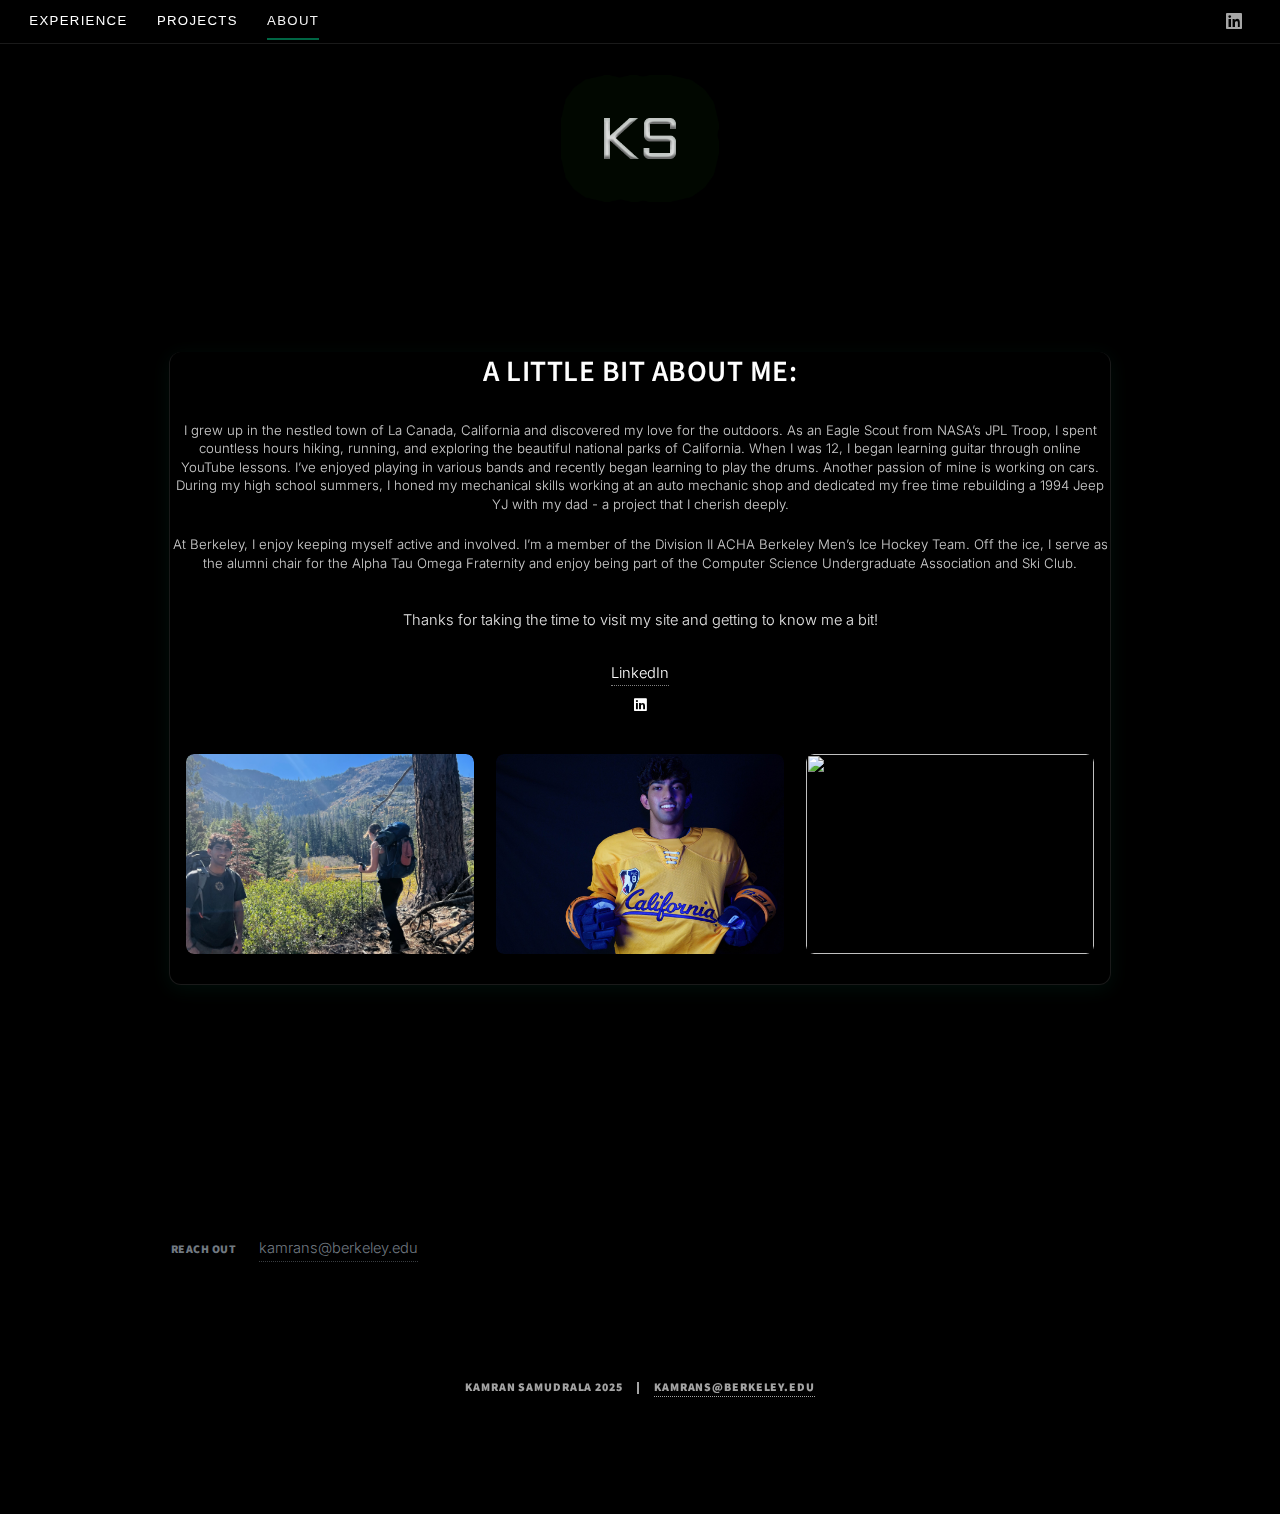
==== commit f7b3d154: "updated" ====
--- a/contact.html
+++ b/contact.html
@@ -15,6 +15,11 @@
 	
 		<!-- Wrapper -->
 		<div id="wrapper">
+			<div class="logo-container">
+				<div class="logo-wrapper">
+					<img src="images/ks.png" alt="KS Logo" class="ks-logo">
+				</div>
+			</div>
 
 
 
@@ -32,10 +37,12 @@
 					</ul>
 					<ul class="icons">
 						<li><a href="https://www.linkedin.com/in/kamransam/" class="icon brands fa-linkedin"><span class="label">LinkedIn</span></a></li>
+						
 					</ul>
 				</nav>
 
 			<!-- Main -->
+				
 				<div id="main">
 					<section class="post">
 
@@ -52,16 +59,15 @@
 						
 						
 
-							
-								<div class="box alt">
-									<div class="row gtr-50 gtr-uniform">
-										<div class="col-4"><span class="image fit"><img src="images/desolationwilderness.JPG" alt="" /></span></div>
-										<div class="col-4"><span class="image fit"><img src="images/snow.png" alt="" /></span></div>
-										<div class="col-4"><span class="image fit"><img src="images/233hockey.png" alt="" /></span></div>
-								
-
+								<div class="intro-images">
+									<div class="image-grid">
+										<div class="grid-item"><img src="images/desolationwilderness.JPG" alt="" /></div>
+										<div class="grid-item"><img src="images/hockey.JPG" alt="" /></div>
+										<div class="grid-item"><img src="images/snow.png" alt="" /></div>
+					
 									</div>
 								</div>
+								
 						</div>
 				
 
@@ -81,7 +87,7 @@
 
 			<!-- Copyright -->
 				<div id="copyright">
-					<ul><li>Kamran Samudrala 2024</li><li><a href="mailto:kamrans@berkeley.edu">kamrans@berkeley.edu</a></li></ul>
+					<ul><li>Kamran Samudrala 2025</li><li><a href="mailto:kamrans@berkeley.edu">kamrans@berkeley.edu</a></li></ul>
 				</div>
 
 		</div>
--- a/assets/css/main.css
+++ b/assets/css/main.css
@@ -12,8 +12,8 @@
 :root {
     --color-bg: #000000;
     --color-text: #ffffff;
-    --color-accent: #00ff9f;
-    --color-accent-dark: #00cc7f;
+    --color-accent: #484800;
+    --color-accent-dark: #00241f;
     --color-nav: rgba(0, 255, 159, 0.1);
 }
 
@@ -3269,7 +3269,7 @@
 			width: 100%;
 			height: 100%;
 			background-color: #000000;
-			background-image: url("../../images/overlay.png"), linear-gradient(0deg, rgba(0, 0, 0, 0.1), rgba(0, 0, 0, 0.1)), url("../../images/black.png");
+			background-image: url("../../images/overlay.png"), linear-gradient(0deg, rgba(0, 0, 0, 0.1), rgba(0, 0, 0, 0.1)), url("../../images/justblack.jpg");
 			background-size: auto,								auto,														100% auto;
 			background-position: center,								center,														top center;
 			background-repeat: repeat,								no-repeat,													no-repeat;
@@ -3320,11 +3320,13 @@
 
 	#intro {
 		background-color: #000000;
-		padding: 4rem 2rem;
+		padding: 4rem 2rem 0 2rem; /* Reduced bottom padding to 0 */
 		display: flex;
 		flex-direction: column;
 		justify-content: center;
-		min-height: 100vh;
+		min-height: 0; /* Remove minimum height requirement */
+		height: auto; /* Let content determine height */
+		margin-bottom: 0; /* Remove bottom margin */
 	}
 
 	#intro:after {
@@ -3422,6 +3424,7 @@
 			font-style: italic;
 			margin-top: -0.25rem;
 			text-align: center;
+			margin-bottom: 0; /* Remove bottom margin */
 		}
 
 		#intro + #header {
@@ -3811,6 +3814,87 @@
 	color: #ffffff;
 }
 
+/* Add this near the top of the file, after any existing nav styles */
+
+#nav {
+    position: fixed;
+    top: 0;
+    left: 0;
+    right: 0;
+    width: 100vw;
+    margin: 0;
+    background: rgba(0, 0, 0, 0.95);
+    display: flex;
+    justify-content: space-between;
+    align-items: center;
+    padding: 1rem 2rem;
+    z-index: 1000;
+    box-sizing: border-box;
+    transform: none !important;
+    max-width: none !important;
+    min-width: 100vw;
+}
+
+#nav ul.links {
+    display: flex;
+    gap: 2rem;
+    margin: 0;
+    list-style: none;
+}
+
+#nav ul.links li a {
+    color: #ffffff;
+    text-decoration: none;
+    text-transform: uppercase;
+    font-size: 0.9rem;
+    letter-spacing: 0.1em;
+    transition: color 0.3s ease;
+}
+
+#nav ul.links li a:hover {
+    color: #00ff9f;
+}
+
+#nav ul.links li.active a {
+    color: #00ff9f;
+    border-bottom: 2px solid #00ff9f;
+}
+
+#nav ul.icons {
+    display: flex;
+    gap: 1rem;
+    margin: 0;
+    list-style: none;
+}
+
+#nav ul.icons a {
+    color: #ffffff;
+    text-decoration: none;
+}
+
+#nav ul.icons a:hover {
+    color: #00ff9f;
+}
+
+body {
+    overflow-x: hidden;
+    margin: 0;
+    padding: 0;
+}
+
+#wrapper {
+    overflow-x: visible !important;
+}
+
+@media screen and (max-width: 768px) {
+    #nav {
+        padding: 1rem;
+    }
+    #nav ul.links {
+        gap: 1rem;
+    }
+}
+
 /* Main */
 
 	#main {
@@ -3825,13 +3909,13 @@
 	}
 
 		#main > * {
-			padding: 4rem 4rem 2rem 4rem ;
-			border-top: solid 2px #eeeeee;
+			padding: 4rem 4rem 2rem 4rem;
+			border-top: solid 2px #eeeeee;  /* This is creating the white line */
 			margin: 0;
 		}
 
 			#main > *:first-child {
-				border-top: 0;
+				border-top: 0;  /* This removes the border for the first element */
 			}
 
 		#main > footer {
@@ -3841,7 +3925,7 @@
 		#main > .post {
 			padding: 2rem;
 			margin-bottom: 2rem;
-			background-color: rgba(0, 255, 159, 0.05);
+			background-color: rgba(0, 0, 0, 0.95) !important; /* Changed from rgba(0, 0, 0, 0.5) */
 		}
 
 			#main > .post header.major > .date {
@@ -3857,7 +3941,7 @@
 
 			#main > .post.featured {
 				text-align: center;
-				margin: 0 0 -0.5rem 0;
+				margin-top: 0; /* Remove top margin */
 				padding: 4rem 4rem 3rem 4rem; 
 			}
 
@@ -3927,11 +4011,13 @@
 			}
 
 			#main > .posts > article {
+				background-color: rgba(0, 0, 0, 0.95) !important; /* Changed from rgba(0, 0, 0, 0.5) */
 				border-color: #eeeeee;
 				border-left-width: 2px;
 				border-style: solid;
 				border-top-width: 2px;
 				text-align: center;
+				
 			}
 
 				#main > .posts > article > :last-child {
@@ -4709,6 +4795,11 @@
     background-image: none !important;
 }
 
+#intro {
+    background-color: #000000 !important;
+    background-image: none !important;
+}
+
 /* Improved Typography */
 body {
     font-family: 'Source Sans Pro', sans-serif;
@@ -5281,9 +5372,9 @@
 
 /* Position Titles */
 .post .position {
-    font-size: 2.5rem;
+    font-size: 2rem !important;
     font-weight: 700;
-    margin-bottom: 1rem;
+    margin-bottom: 0 !important;
     text-transform: uppercase;
     letter-spacing: 0.05em;
     text-align: center;
@@ -5295,7 +5386,7 @@
 .post .organization {
     font-size: 1.8rem;
     font-weight: 600;
-    margin-bottom: 2rem;
+    margin-bottom: 0.5rem !important;
     text-align: center;
     width: 100%;
 }
@@ -5304,9 +5395,20 @@
 .post .time-period {
     font-size: 1.1rem;
     color: rgba(255, 255, 255, 0.7);
-    margin-bottom: 2rem;
+    margin-bottom: 1rem !important;
     text-align: center;
     width: 100%;
+}
+.post {
+    padding: 0.1rem !important;
+}
+
+.posts {
+    gap: 1.5rem !important;
+}
+.post .image.fit {
+  
+    margin: 0.1rem auto !important;
 }
 
 /* Responsive Adjustments */
@@ -6033,12 +6135,14 @@
 /* Add this to ensure borders are visible */
 #main > .posts {
     border-left: none;
-    margin: 0;
+	border-top: none;
+    margin: 2rem;
     padding: 0;
 }
 
 /* Optional: Add this if you want to enhance border visibility */
 #main > .posts > article {
+	
     position: relative;
     border-color: rgba(238, 238, 238, 0.3); /* Make borders more visible against dark background */
 }
@@ -6125,4 +6229,211 @@
     .posts {
         grid-template-columns: 1fr;
     }
+}
+
+#wrapper:before {
+    background: linear-gradient(0.45turn, #000000, #000000);  /* Changed to pure black */
+    opacity: 0.075;
+}
+
+#wrapper:after {
+    background: linear-gradient(0.45turn, #000000, #000000);  /* Changed to pure black */
+    opacity: 0.075;
+}
+
+#intro:before {
+    background: linear-gradient(0.45turn, #000000, #000000);  /* Changed to pure black */
+    opacity: 0.075;
+}
+
+#intro:after {
+    background: linear-gradient(0.45turn, #000000, #000000);  /* Changed to pure black */
+    opacity: 0.075;
+}
+
+/* Or if needed, specifically target the featured post */
+#main > .post.featured {
+    border-bottom: 0 !important;  /* Remove bottom border */
+}
+
+/* Adjust the post image size */
+#main > .posts > article .image {
+    max-width: 100%; /* Allow the image to take full width */
+    height: auto; /* Maintain aspect ratio */
+    margin-bottom: 1rem; /* Add some space below the image */
+}
+
+/* Adjust the text size inside the posts */
+#main > .posts > article {
+    font-size: 0.9rem; /* Reduce the font size for better proportions */
+    line-height: 1.4; /* Adjust line height for readability */
+    padding: 2rem; /* Add padding for better spacing */
+}
+
+/* Adjust the header text size */
+#main > .posts > article header.major > h1,
+#main > .posts > article header.major h2 {
+    font-size: 2.5rem; /* Reduce the header size */
+    line-height: 1.2; /* Adjust line height */
+    margin-bottom: 1rem; /* Add space below the header */
+}
+
+.intro-images {
+    margin: 2rem auto 2rem auto;  /* Increased top margin to 4rem to push images down */
+    max-width: 1200px;
+    padding: 0 1rem;
+}
+
+.image-grid {
+    display: grid;
+    grid-template-columns: repeat(3, 1fr);
+    gap: 1.5rem;
+    margin: 0 auto;
+}
+
+.grid-item {
+    position: relative;
+    overflow: hidden;
+    border-radius: 8px;  /* This should already apply to all corners, but if not, we can be explicit: */
+    border-radius: 8px 8px 8px 8px;  /* Top-left, top-right, bottom-right, bottom-left */
+    transition: transform 0.3s ease;
+}
+
+.grid-item img {
+    width: 100%;
+    height: 200px;  /* Reduced from 200px */
+    object-fit: cover;
+    filter: grayscale(0%);
+    transition: all 0.3s ease;
+    border-radius: 8px;
+}
+
+.grid-item:hover {
+    transform: translateY(-5px);
+}
+
+.grid-item:hover img {
+    filter: grayscale(80%);
+}
+
+@media screen and (max-width: 768px) {
+    .image-grid {
+        grid-template-columns: repeat(1, 1fr);
+        gap: 1rem;
+    }
+    
+    .grid-item img {
+        height: 150px;  /* Reduced from 250px */
+    }
+}
+
+/* If needed, we can also adjust the intro text spacing */
+#intro p {
+    margin-bottom: 1rem;  /* Reduce space after the intro text */
+}
+
+/* Logo styling */
+.logo-container {
+    width: 100%;
+    display: flex;
+    justify-content: center;
+    align-items: center;
+    padding: 4rem 0 0 0;  /* Increased from 2rem to 4rem to move it down */
+    position: absolute;
+    top: 0;
+    left: 0;
+    z-index: 2;
+}
+
+.logo-wrapper {
+    width: 160px;
+    height: 160px;
+    position: relative;
+    transition: all 0.5s ease;
+    animation: logoFadeIn 0s ease-out forwards;
+}
+
+.ks-logo {
+    width: 100%;
+    height: 100%;
+    object-fit: contain;
+    filter: brightness(0.9);
+    transition: all 0.3s ease;
+}
+
+/* Cool fade-in animation */
+@keyframes logoFadeIn {
+    0% {
+        opacity: 0;
+        transform: translateY(-20px);
+    }
+    100% {
+        opacity: 1;
+        transform: translateY(0);
+    }
+}
+
+/* Modern hover effects */
+.logo-wrapper:hover {
+    transform: translateY(-5px) rotate(5deg);
+}
+
+.logo-wrapper:hover .ks-logo {
+    filter: brightness(1.2) contrast(1.1);
+}
+
+/* Glowing effect on hover */
+.logo-wrapper::after {
+    content: '';
+    position: absolute;
+    top: 0;
+    left: 0;
+    width: 100%;
+    height: 100%;
+    background: radial-gradient(circle, rgba(150, 255, 150, 0.1) 20%, rgba(255, 255, 255, 0) 70%);
+    opacity: 0;
+    transition: opacity 0.3s ease;
+    pointer-events: none;
+}
+
+.logo-wrapper:hover::after {
+    opacity: 1;
+}
+
+/* More compact post cards */
+.post {
+    padding: 1rem 1.5rem;  /* Reduced padding */
+    margin-bottom: 1.5rem; /* Reduced margin */
+}
+
+/* Tighter content spacing */
+.time-period {
+    font-size: 0.85rem;  /* Slightly smaller */
+    margin-bottom: 0.3rem;  /* Reduced margin */
+}
+
+.position {
+    font-size: 1.4rem;  /* Slightly smaller */
+    margin-bottom: 0.3rem;  /* Reduced margin */
+    line-height: 1.2;
+}
+
+.organization {
+    font-size: 1.1rem;  /* Slightly smaller */
+    margin-bottom: 0.5rem;  /* Reduced margin */
+}
+
+.image.fit {
+    margin: 0.75rem auto;  /* Reduced margin */
+}
+
+.post p {
+    font-size: 0.9rem;
+    line-height: 1.4;
+    margin: 0.5rem 0;  /* Reduced margin */
+}
+
+/* Adjust grid gap */
+.posts {
+    gap: 1.5rem;  /* Reduced gap between cards */
 }